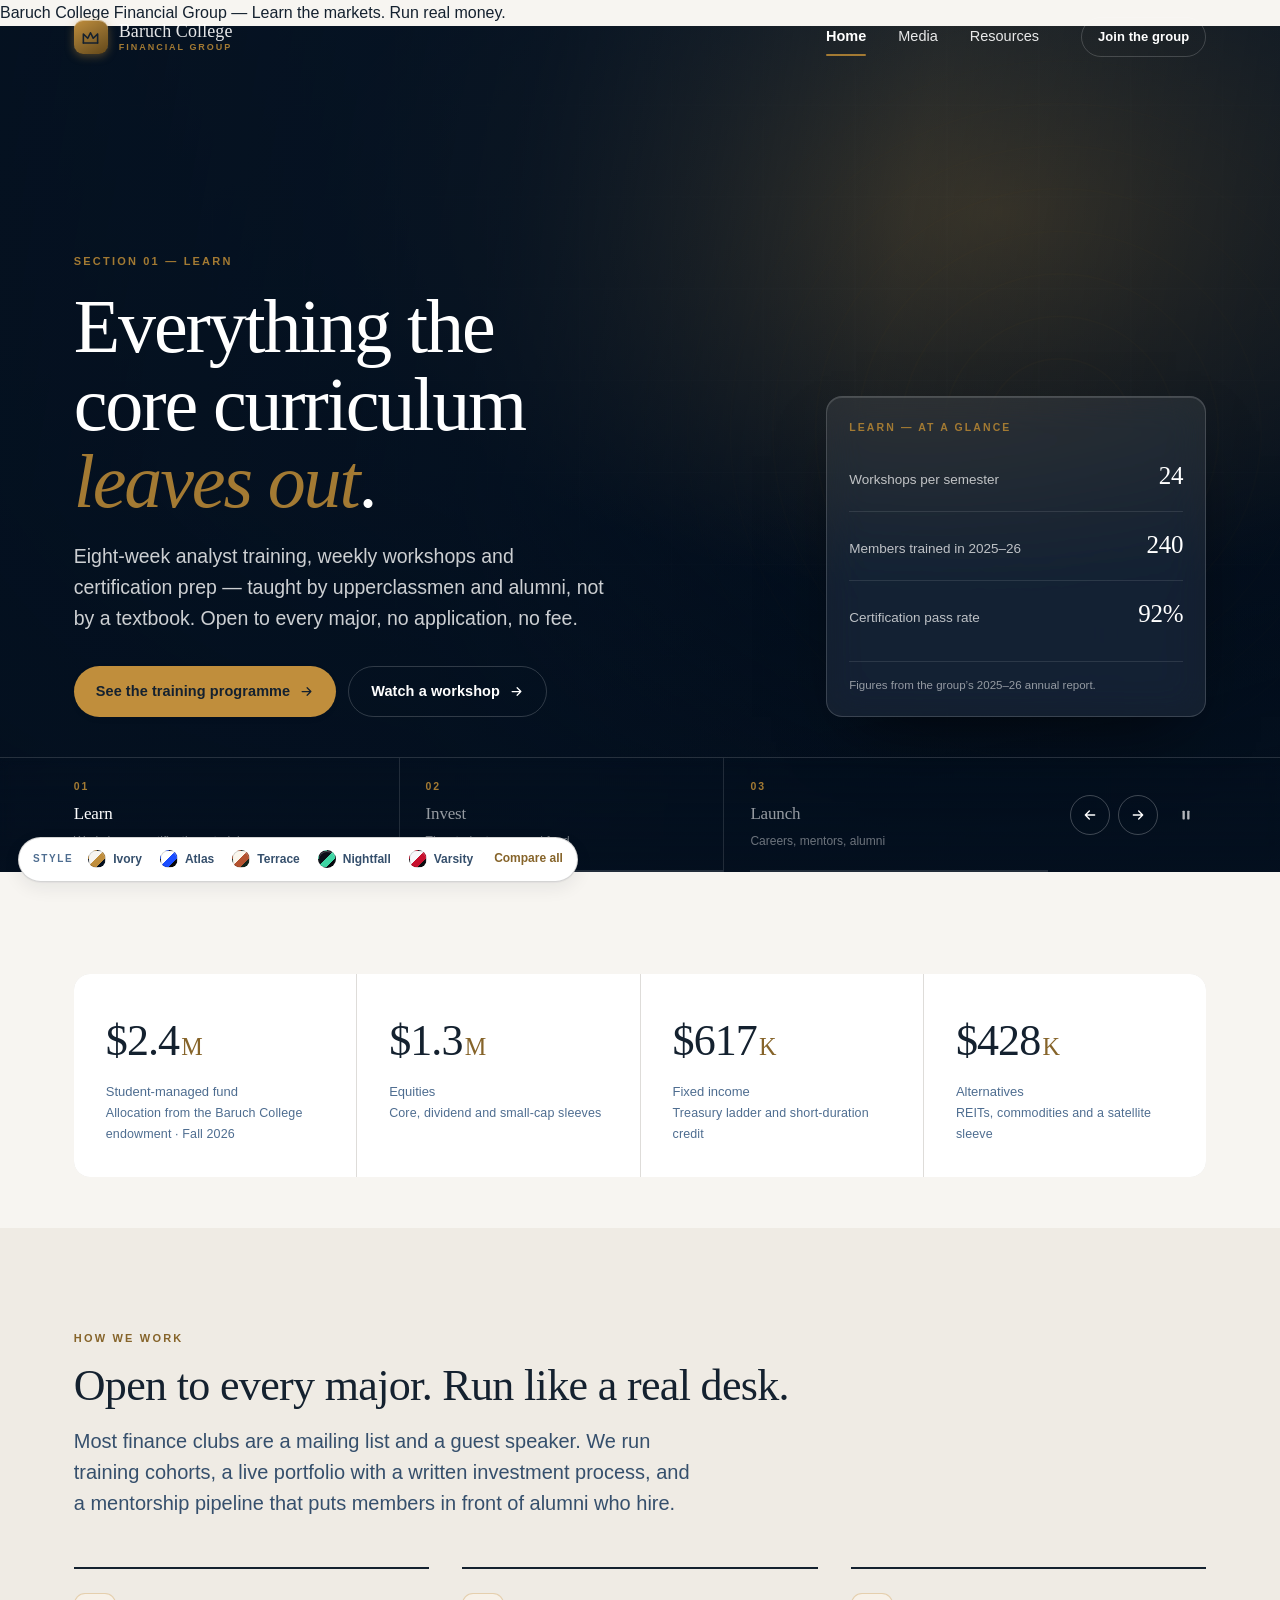
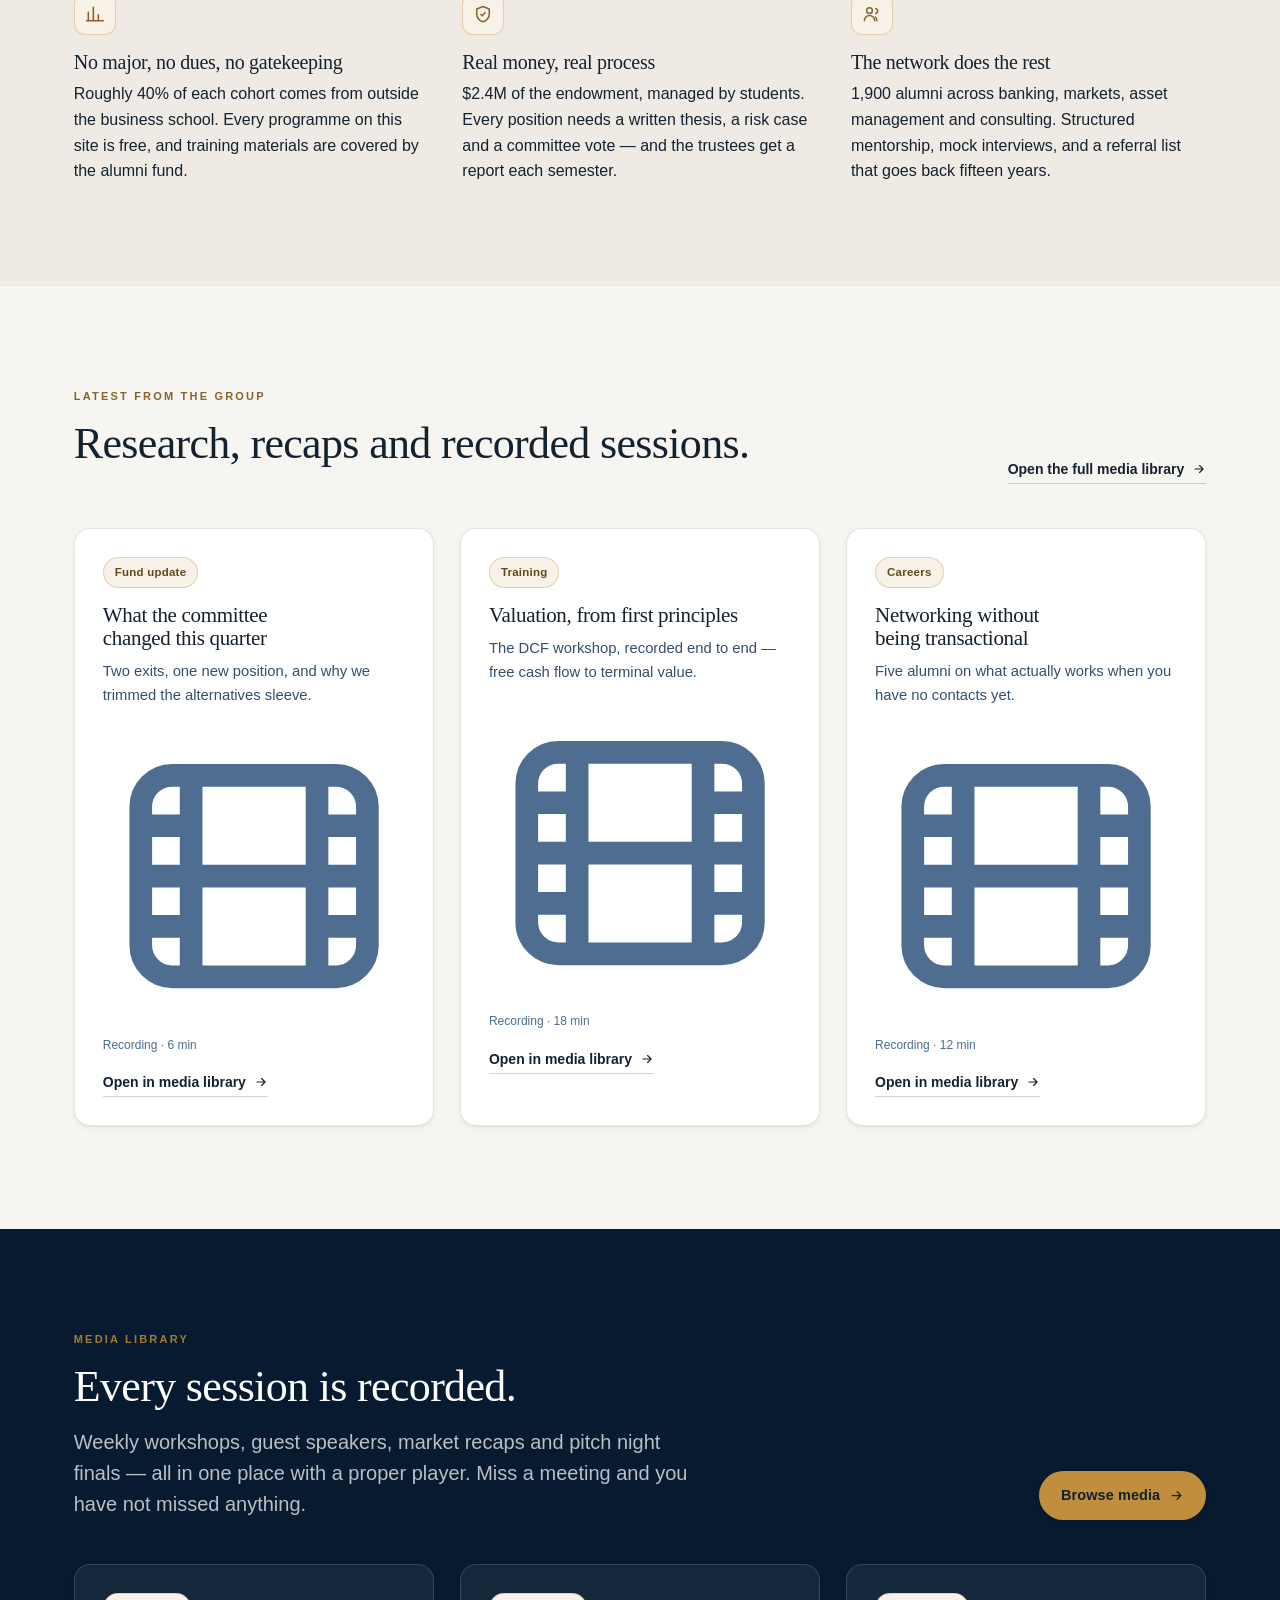
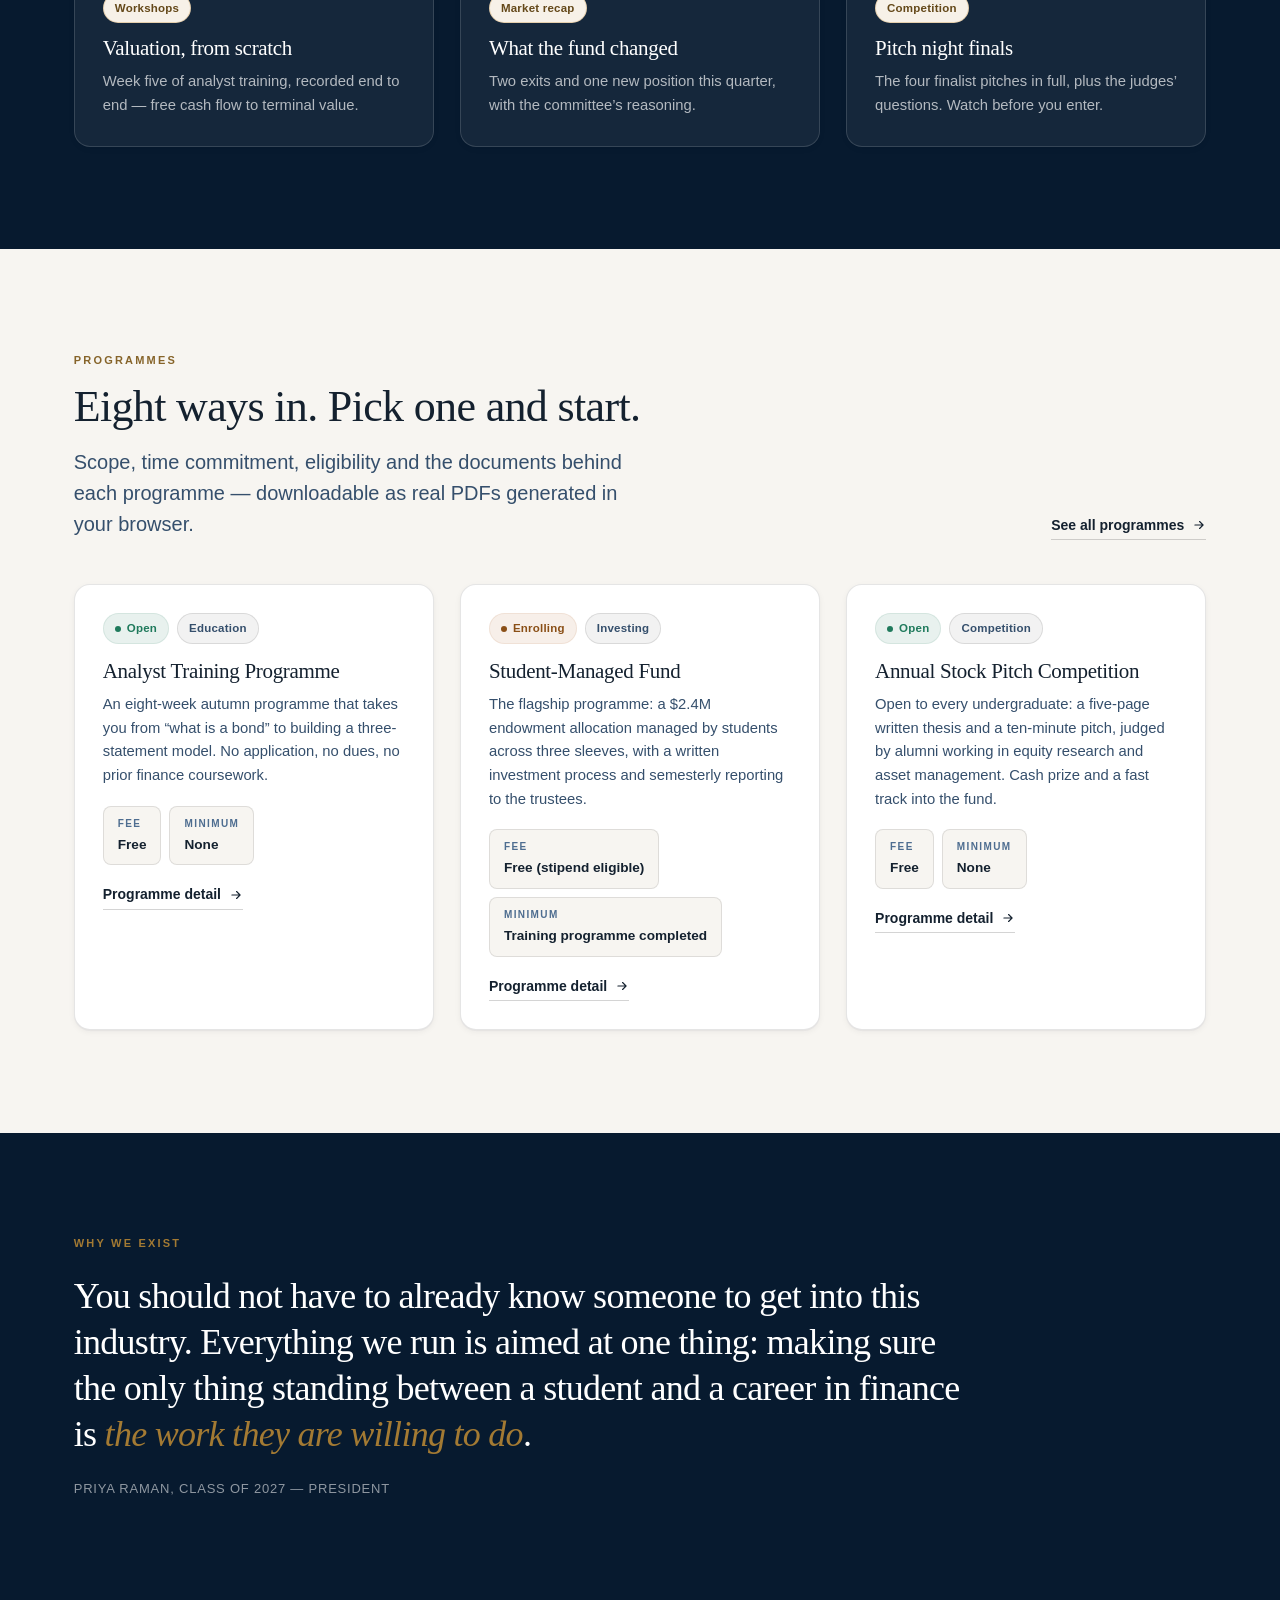
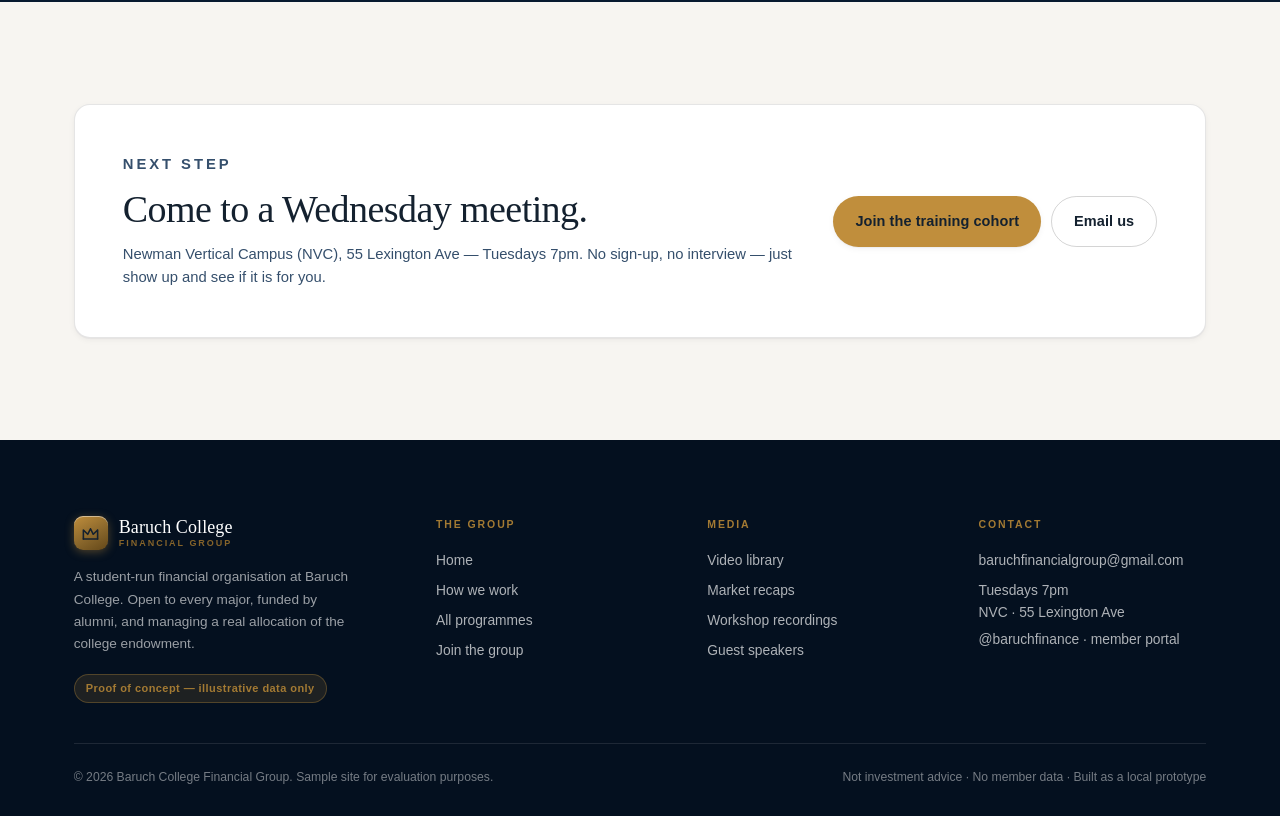
==== index.html @ 8c7b8c95 "Baruch College Financial Group — site + handoff docs Static site copied from ~/Desktop/financial-poc" ====
<!DOCTYPE html>
<html lang="en">
<head>
<meta charset="utf-8">
<meta name="viewport" content="width=device-width, initial-scale=1, viewport-fit=cover">
<title>Baruch College Financial Group — Learn the markets. Run real money.</title>Baruch College Financial Group — Learn the markets. Run real money.</title>
<meta name="description" content="A student-run financial group at Baruch College: analyst training, a $2.4M student-managed fund, a pitch competition and a 1,900-strong alumni network.">
<meta name="color-scheme" content="light dark">
<meta name="theme-color" content="#07101f">
<meta property="og:type" content="website">
<meta property="og:site_name" content="Baruch College Financial Group">
<meta property="og:title" content="Baruch College Financial Group — Learn the markets. Run real money.">
<meta property="og:description" content="A student-run financial group at Baruch College: analyst training, a $2.4M student-managed fund, a pitch competition and a 1,900-strong alumni network.">
<!-- TODO: make og:image / og:url absolute once you have a domain -->
<meta property="og:image" content="assets/og.jpg">
<meta name="twitter:card" content="summary_large_image">
<meta name="twitter:title" content="Baruch College Financial Group — Learn the markets. Run real money.">
<meta name="twitter:description" content="A student-run financial group at Baruch College: analyst training, a $2.4M student-managed fund, a pitch competition and a 1,900-strong alumni network.">
<meta name="twitter:image" content="assets/og.jpg">
<link rel="stylesheet" href="assets/css/styles.css">
<link rel="stylesheet" href="assets/css/themes.css">
<link rel="icon" href="assets/favicon.svg" type="image/svg+xml">
<script>
  /* Set the visual style before first paint so there is no flash. */
  (function () {
    try {
      var q = new URLSearchParams(location.search).get('theme');
      var s = localStorage.getItem('bcfg.theme');
      var ok = ['ivory', 'atlas', 'terrace', 'nightfall', 'varsity'];
      document.documentElement.dataset.theme = ok.indexOf(q) > -1 ? q : (ok.indexOf(s) > -1 ? s : 'ivory');
    } catch (e) { document.documentElement.dataset.theme = 'ivory'; }
  })();
</script>
</head>
<body data-page="home">
<a class="skip" href="#main">Skip to content</a>

<main id="main">
  <!-- ── Front-page carousel: three sections (Learn / Invest / Launch) ── -->
  <section id="heroCarousel" class="hero" aria-label="Featured sections"
           aria-roledescription="carousel"></section>

  <!-- ── The fund at a glance ── -->
  <section id="aumBand" class="section" style="padding-bottom:clamp(30px,4vw,54px)"
           aria-label="Student-managed fund">
    <noscript><div class="wrap"><p>Enable JavaScript to see the figures and interactive features.</p></div></noscript>
  </section>

  <!-- ── How we work ── -->
  <section class="section paper2" id="approach">
    <div class="wrap">
      <div class="section-head reveal">
        <p class="eyebrow">How we work</p>
        <h2>Open to every major. Run like a real desk.</h2>
        <p class="lede">Most finance clubs are a mailing list and a guest speaker. We run training cohorts, a live portfolio with a written investment process, and a mentorship pipeline that puts members in front of alumni who hire.</p>
      </div>

      <div class="feature-row">
        <article class="feature reveal d1">
          <span class="ico" aria-hidden="true">
            <svg viewBox="0 0 24 24" fill="none" stroke="currentColor" stroke-width="1.9" stroke-linecap="round" stroke-linejoin="round"><path d="M4 20V10M10 20V4M16 20v-7M22 20H2"/></svg>
          </span>
          <h3>No major, no dues, no gatekeeping</h3>
          <p>Roughly 40% of each cohort comes from outside the business school. Every programme on this site is free, and training materials are covered by the alumni fund.</p>
        </article>
        <article class="feature reveal d2">
          <span class="ico" aria-hidden="true">
            <svg viewBox="0 0 24 24" fill="none" stroke="currentColor" stroke-width="1.8" stroke-linejoin="round"><path d="M12 3l7.5 3v6c0 4.6-3.1 7.9-7.5 9.4C7.6 19.9 4.5 16.6 4.5 12V6z"/><path d="M9 12l2 2 4-4"/></svg>
          </span>
          <h3>Real money, real process</h3>
          <p>$2.4M of the endowment, managed by students. Every position needs a written thesis, a risk case and a committee vote — and the trustees get a report each semester.</p>
        </article>
        <article class="feature reveal d3">
          <span class="ico" aria-hidden="true">
            <svg viewBox="0 0 24 24" fill="none" stroke="currentColor" stroke-width="1.8" stroke-linecap="round" stroke-linejoin="round"><circle cx="9" cy="8" r="3.4"/><path d="M2.8 20a6.2 6.2 0 0 1 12.4 0"/><path d="M16.5 5.3a3.2 3.2 0 0 1 0 6.2M18 20a5.8 5.8 0 0 0-2-4.4"/></svg>
          </span>
          <h3>The network does the rest</h3>
          <p>1,900 alumni across banking, markets, asset management and consulting. Structured mentorship, mock interviews, and a referral list that goes back fifteen years.</p>
        </article>
      </div>
    </div>
  </section>

  <!-- ── Featured research + recordings ── -->
  <section class="section" id="insights">
    <div class="wrap">
      <div class="split-head">
        <div class="section-head">
          <p class="eyebrow">Latest from the group</p>
          <h2>Research, recaps and recorded sessions.</h2>
        </div>
        <a class="link-arrow" href="media.html">Open the full media library
          <svg viewBox="0 0 24 24" fill="none" stroke="currentColor" stroke-width="2" stroke-linecap="round" stroke-linejoin="round"><path d="M5 12h14M13 6l6 6-6 6"/></svg>
        </a>
      </div>
      <div class="grid g3" id="insightRail"></div>
    </div>
  </section>

  <!-- ── Media teaser ── -->
  <section class="section ink">
    <div class="wrap">
      <div class="split-head">
        <div class="section-head">
          <p class="eyebrow on-dark">Media library</p>
          <h2 style="color:#fff">Every session is recorded.</h2>
          <p class="lede" style="color:rgba(255,255,255,.72)">Weekly workshops, guest speakers, market recaps and pitch night finals — all in one place with a proper player. Miss a meeting and you have not missed anything.</p>
        </div>
        <a class="btn brass" href="media.html">Browse media
          <svg viewBox="0 0 24 24" fill="none" stroke="currentColor" stroke-width="2" stroke-linecap="round" stroke-linejoin="round"><path d="M5 12h14M13 6l6 6-6 6"/></svg>
        </a>
      </div>

      <div class="grid g3 reveal">
        <a class="card card-pad" href="media.html?tag=Workshop" style="background:rgba(255,255,255,.06);border-color:rgba(255,255,255,.14);color:#fff">
          <span class="pill">Workshops</span>
          <h3 style="color:#fff;margin-top:14px">Valuation, from scratch</h3>
          <p style="color:rgba(255,255,255,.68)">Week five of analyst training, recorded end to end — free cash flow to terminal value.</p>
        </a>
        <a class="card card-pad" href="media.html?tag=Market+Update" style="background:rgba(255,255,255,.06);border-color:rgba(255,255,255,.14);color:#fff">
          <span class="pill">Market recap</span>
          <h3 style="color:#fff;margin-top:14px">What the fund changed</h3>
          <p style="color:rgba(255,255,255,.68)">Two exits and one new position this quarter, with the committee’s reasoning.</p>
        </a>
        <a class="card card-pad" href="media.html?tag=Competition" style="background:rgba(255,255,255,.06);border-color:rgba(255,255,255,.14);color:#fff">
          <span class="pill">Competition</span>
          <h3 style="color:#fff;margin-top:14px">Pitch night finals</h3>
          <p style="color:rgba(255,255,255,.68)">The four finalist pitches in full, plus the judges’ questions. Watch before you enter.</p>
        </a>
      </div>
    </div>
  </section>

  <!-- ── Programmes teaser ── -->
  <section class="section">
    <div class="wrap">
      <div class="split-head">
        <div class="section-head">
          <p class="eyebrow">Programmes</p>
          <h2>Eight ways in. Pick one and start.</h2>
          <p class="lede">Scope, time commitment, eligibility and the documents behind each programme — downloadable as real PDFs generated in your browser.</p>
        </div>
        <a class="link-arrow" href="resources.html">See all programmes
          <svg viewBox="0 0 24 24" fill="none" stroke="currentColor" stroke-width="2" stroke-linecap="round" stroke-linejoin="round"><path d="M5 12h14M13 6l6 6-6 6"/></svg>
        </a>
      </div>
      <div class="grid g3" id="featuredPrograms"></div>
    </div>
  </section>

  <!-- ── Quote ── -->
  <section class="section ink">
    <div class="wrap reveal">
      <p class="eyebrow on-dark">Why we exist</p>
      <blockquote class="quote" style="margin:20px 0 0">
        You should not have to already know someone to get into this industry.
        Everything we run is aimed at one thing: making sure the only thing standing between
        a student and a career in finance is <em>the work they are willing to do</em>.
      </blockquote>
      <p class="attrib">Priya Raman, Class of 2027 — President</p>
    </div>
  </section>

  <!-- ── Final CTA ── -->
  <section class="section">
    <div class="wrap">
      <div class="card card-pad reveal" style="display:grid;grid-template-columns:minmax(0,1fr) auto;gap:28px;align-items:center;padding:clamp(28px,4vw,48px)">
        <div>
          <p class="eyebrow">Next step</p>
          <h2 style="font-size:clamp(26px,3.2vw,38px);margin-top:12px">Come to a Wednesday meeting.</h2>
          <p class="lede" style="margin-top:12px">Newman Vertical Campus (NVC), 55 Lexington Ave — Tuesdays 7pm. No sign-up, no interview — just show up and see if it is for you.</p>
        </div>
        <div style="display:flex;gap:10px;flex-wrap:wrap">
          <a class="btn brass" href="resources.html?id=analyst-training">Join the training cohort</a>
          <a class="btn ghost" href="mailto:baruchfinancialgroup@gmail.com">Email us</a>
        </div>
      </div>
    </div>
  </section>
</main>

<!-- Bundled so the page runs from file:// by double-click. Edit assets/js/*.js then run: node build.js -->
<script defer src="assets/js/bundle.js"></script>
</body>
</html>
---- assets/css/styles.css ----
/* ==========================================================================
   Baruch College Financial Group — design system
   Two token tiers: this file holds structure, themes.css holds the palette.
   Visual lineage: NB.com structure, Amara editorial tone, Aptus density.
   ========================================================================== */

:root {
  /* Font stacks — each theme picks one via --display */
  --stack-serif: "Iowan Old Style", "Palatino Linotype", Palatino, "Book Antiqua", "Hoefler Text", Georgia, "Times New Roman", serif;
  --stack-sans: -apple-system, BlinkMacSystemFont, "Segoe UI", Inter, Roboto, "Helvetica Neue", Arial, sans-serif;
  --sans: var(--stack-sans);
  --mono: ui-monospace, SFMono-Regular, "SF Mono", Menlo, Consolas, monospace;
  --display: var(--stack-serif);

  /* Layout */
  --pad: clamp(20px, 4.2vw, 56px);
  --maxw: 1240px;

  /* Motion */
  --ease: cubic-bezier(0.22, 1, 0.36, 1);
  --ease-in-out: cubic-bezier(0.65, 0, 0.35, 1);

  /* Structural defaults — colour comes from themes.css */
  --section-y: clamp(56px, 8vw, 112px);
  --hero-h: min(94vh, 860px);
  --border-w: 1px;
  --r-sm: 6px; --r-md: 10px; --r-lg: 16px; --r-xl: 24px;
  --h-weight: 500; --h-track: -0.015em; --eyebrow-track: 0.20em;
  --sh-1: none; --sh-2: none; --sh-3: none;
}

/* --------------------------------------------------------------- reset -- */
*,
*::before,
*::after { box-sizing: border-box; }

html { -webkit-text-size-adjust: 100%; scroll-behavior: smooth; }

body {
  margin: 0;
  background: var(--paper);
  color: var(--ink);
  font-family: var(--sans);
  font-size: 16px;
  line-height: 1.6;
  -webkit-font-smoothing: antialiased;
  -moz-osx-font-smoothing: grayscale;
  font-synthesis-weight: none;
}

body.no-scroll { overflow: hidden; }

img, svg, video, canvas { display: block; max-width: 100%; }
button, input, select, textarea { font: inherit; color: inherit; }
button { cursor: pointer; border: 0; background: none; }
a { color: inherit; text-decoration: none; }

h1, h2, h3, h4 {
  font-family: var(--display);
  font-weight: var(--h-weight);
  letter-spacing: var(--h-track);
  line-height: 1.1;
  margin: 0;
  text-wrap: balance;
}

p { margin: 0; text-wrap: pretty; }

:focus-visible {
  outline: 2px solid var(--accent);
  outline-offset: 3px;
  border-radius: 4px;
}

::selection { background: rgba(var(--accent-rgb), 0.30); color: var(--ink-strong); }

.nums, .stat, .count { font-variant-numeric: tabular-nums; }

/* ------------------------------------------------------------- helpers -- */
.wrap { width: 100%; max-width: var(--maxw); margin-inline: auto; padding-inline: var(--pad); }
.sr-only {
  position: absolute; width: 1px; height: 1px; padding: 0; margin: -1px;
  overflow: hidden; clip: rect(0 0 0 0); white-space: nowrap; border: 0;
}
.skip {
  position: absolute; left: 16px; top: -60px; z-index: 200;
  background: var(--btn-bg); color: var(--btn-fg); padding: 10px 16px; border-radius: var(--r-sm);
  transition: top 0.2s var(--ease);
}
.skip:focus { top: 16px; }

.eyebrow {
  font-size: 11px;
  font-weight: 700;
  letter-spacing: var(--eyebrow-track);
  text-transform: uppercase;
  color: var(--accent-text);
  font-family: var(--sans);
}
.eyebrow.on-dark { color: var(--accent-on-dark); }

.lede { font-size: clamp(17px, 1.6vw, 20px); color: var(--ink-2); line-height: 1.55; }
.muted { color: var(--ink-3); }
.tiny { font-size: 12.5px; letter-spacing: 0.01em; }

.section { padding-block: var(--section-y); }
.section.paper2 { background: var(--paper-2); }
.section.ink { background: var(--band-bg); color: var(--band-fg); }

.section-head { max-width: 720px; margin-bottom: clamp(28px, 4vw, 48px); }
.section-head h2 { font-size: clamp(28px, 3.6vw, 44px); margin: 14px 0 16px; }
.section-head .lede { max-width: 620px; }

.split-head {
  display: flex; align-items: flex-end; justify-content: space-between;
  gap: 28px; flex-wrap: wrap; margin-bottom: clamp(28px, 4vw, 44px);
}
.split-head .section-head { margin-bottom: 0; }

/* ------------------------------------------------------------- buttons -- */
.btn {
  --bg: var(--btn-bg);
  --fg: var(--btn-fg);
  display: inline-flex; align-items: center; justify-content: center; gap: 9px;
  background: var(--bg); color: var(--fg);
  padding: 13px 22px; border-radius: 999px;
  font-size: 14.5px; font-weight: 600; letter-spacing: 0.005em;
  white-space: nowrap;
  transition: transform 0.18s var(--ease), box-shadow 0.18s var(--ease),
    background-color 0.18s var(--ease), color 0.18s var(--ease), border-color 0.18s var(--ease);
  box-shadow: var(--sh-1);
}
.btn:hover { transform: translateY(-1.5px); box-shadow: var(--sh-2); --bg: var(--btn-bg-hover); }
.btn:active { transform: translateY(0) scale(0.99); }
.btn svg { width: 15px; height: 15px; flex: none; }

.btn.brass { --bg: var(--accent); --fg: var(--on-accent); }
.btn.brass:hover { --bg: var(--accent-hover); }
.btn.ghost { --bg: transparent; --fg: var(--ink-strong); border: 1px solid var(--line-2); box-shadow: none; }
.btn.ghost:hover { --bg: var(--tint); }
.btn.ghost-inv { --bg: transparent; --fg: #fff; border: 1px solid var(--line-inv); box-shadow: none; }
.btn.ghost-inv:hover { --bg: rgba(255, 255, 255, 0.12); }
.btn.sm { padding: 9px 16px; font-size: 13px; }
.btn.block { width: 100%; }
.btn[disabled] { opacity: 0.45; pointer-events: none; }

.link-arrow {
  display: inline-flex; align-items: center; gap: 8px;
  font-size: 14px; font-weight: 600; color: var(--ink-strong);
  border-bottom: 1px solid var(--line-2); padding-bottom: 3px;
  transition: gap 0.2s var(--ease), border-color 0.2s var(--ease), color 0.2s var(--ease);
}
.link-arrow:hover { gap: 12px; border-color: var(--accent); color: var(--accent-text); }
.link-arrow svg { width: 14px; height: 14px; }

/* -------------------------------------------------------------- header -- */
.header {
  position: sticky; top: 0; z-index: 90;
  background: var(--header-bg);
  backdrop-filter: saturate(180%) blur(14px);
  -webkit-backdrop-filter: saturate(180%) blur(14px);
  border-bottom: 1px solid transparent;
  transition: border-color 0.25s var(--ease), background-color 0.25s var(--ease),
    box-shadow 0.25s var(--ease);
}
.header.is-stuck { border-color: var(--line); box-shadow: var(--sh-1); }

/* transparent-over-hero variant (home) */
.header.over-hero {
  position: fixed; left: 0; right: 0;
  background: transparent; backdrop-filter: none; -webkit-backdrop-filter: none;
  border-bottom-color: transparent;
  color: #fff;
}
.header.over-hero .brand-name, .header.over-hero .nav-link { color: rgba(255, 255, 255, 0.9); }
.header.over-hero .nav-link:hover { color: #fff; }
.header.over-hero.is-stuck {
  position: fixed;
  background: var(--header-stuck);
  backdrop-filter: saturate(160%) blur(14px);
  -webkit-backdrop-filter: saturate(160%) blur(14px);
  border-bottom-color: rgba(255, 255, 255, 0.10);
  box-shadow: 0 10px 30px -18px rgba(0, 0, 0, 0.6);
}

.header-inner {
  display: flex; align-items: center; gap: 28px;
  height: 74px;
}

.brand { display: flex; align-items: center; gap: 11px; margin-right: auto; }
.brand-mark {
  width: 34px; height: 34px; flex: none;
  display: grid; place-items: center;
  border-radius: 9px;
  background: linear-gradient(150deg, var(--accent), var(--accent-text) 60%, var(--accent-ink));
  color: var(--on-accent);
  box-shadow: 0 2px 10px var(--accent-glow), inset 0 1px 0 rgba(255, 255, 255, 0.45);
}
.brand-mark svg { width: 19px; height: 19px; }
.brand-text { display: flex; flex-direction: column; line-height: 1; }
.brand-name {
  font-family: var(--display); font-size: 18px; letter-spacing: 0.005em; color: var(--ink-strong);
}
.brand-sub {
  font-size: 9px; letter-spacing: 0.22em; text-transform: uppercase;
  color: var(--accent-text); margin-top: 3px; font-weight: 700;
}
.header.over-hero .brand-sub { color: var(--accent-on-dark); }

.nav { display: flex; align-items: center; gap: 4px; }
.nav-link {
  position: relative;
  padding: 9px 14px; border-radius: 999px;
  font-size: 14.5px; font-weight: 500; color: var(--ink-2);
  transition: color 0.18s var(--ease), background-color 0.18s var(--ease);
}
.nav-link:hover { color: var(--ink-strong); background: var(--tint); }
.header.over-hero .nav-link:hover { background: rgba(255, 255, 255, 0.12); }
.nav-link.active { color: var(--ink-strong); font-weight: 600; }
.header.over-hero .nav-link.active { color: #fff; }
.nav-link.active::after {
  content: ""; position: absolute; left: 14px; right: 14px; bottom: 2px;
  height: 2px; border-radius: 2px; background: var(--accent);
}
.header.over-hero .nav-link.active::after { background: var(--accent-on-dark); }
.header-actions { display: flex; align-items: center; gap: 10px; }

.burger {
  display: none; width: 40px; height: 40px; border-radius: 10px;
  place-items: center; border: 1px solid var(--line);
  color: inherit;
}
.header.over-hero .burger { border-color: var(--line-inv); color: #fff; }
.burger svg { width: 19px; height: 19px; }

.mobile-nav {
  display: none; border-top: 1px solid var(--line);
  background: var(--paper);
  padding: 12px var(--pad) 22px;
}
.mobile-nav.open { display: block; }
.mobile-nav a {
  display: block; padding: 13px 2px; font-size: 17px; font-weight: 500;
  border-bottom: 1px solid var(--line); color: var(--ink-strong);
}
.mobile-nav a.active { color: var(--accent-text); }

/* ---------------------------------------------------------------- hero -- */
.hero {
  position: relative;
  min-height: var(--hero-h);
  display: flex; flex-direction: column; justify-content: flex-end;
  background: var(--hero-base);
  color: #fff;
  overflow: hidden;
  isolation: isolate;
}

.hero-slides { position: absolute; inset: 0; z-index: 0; }
.hero-slide {
  position: absolute; inset: 0;
  opacity: 0; visibility: hidden;
  transition: opacity 0.9s var(--ease), visibility 0.9s;
}
.hero-slide.is-active { opacity: 1; visibility: visible; }

/* copy layer sits in normal flow so the tabs pin to the bottom */
.hero-copies { position: relative; z-index: 2; flex: 1; display: flex; }
.hero-copies .hero-slide { display: flex; align-items: flex-end; }

.hero-art { position: absolute; inset: 0; overflow: hidden; }
.hero-art::after {
  content: ""; position: absolute; inset: 0;
  background:
    linear-gradient(100deg, rgba(var(--hero-scrim-rgb), 0.94) 0%, rgba(var(--hero-scrim-rgb), 0.80) 38%, rgba(var(--hero-scrim-rgb), 0.34) 66%, rgba(var(--hero-scrim-rgb), 0.60) 100%),
    linear-gradient(to top, rgba(var(--hero-scrim-rgb), 0.85), transparent 45%);
}
.hero-art .art-layer {
  position: absolute; inset: -4%;
  will-change: transform;
}
.hero-slide.is-active .art-layer { animation: kenburns 14s var(--ease-in-out) forwards; }
@keyframes kenburns {
  from { transform: scale(1.02) translate3d(0, 0, 0); }
  to { transform: scale(1.12) translate3d(-1.4%, -1.6%, 0); }
}

/* procedural art per slide */
.art-a {
  background: var(--art-a);
}
.art-b {
  background: var(--art-b);
}
.art-c {
  background: var(--art-c);
}
.art-grid {
  position: absolute; inset: 0; opacity: 0.5;
  background-image:
    linear-gradient(var(--art-grid-line) 1px, transparent 1px),
    linear-gradient(90deg, var(--art-grid-line) 1px, transparent 1px);
  background-size: 82px 82px;
  mask-image: radial-gradient(120% 90% at 70% 40%, #000 20%, transparent 78%);
  -webkit-mask-image: radial-gradient(120% 90% at 70% 40%, #000 20%, transparent 78%);
}
.art-rings {
  position: absolute; right: -6%; top: 50%; translate: 0 -50%;
  width: min(74vw, 760px); aspect-ratio: 1; opacity: 0.5;
}
.art-rings circle { fill: none; stroke: var(--art-ring); stroke-width: 1; }
.hero-slide.is-active .art-rings { animation: spin 90s linear infinite; }
@keyframes spin { to { rotate: 360deg; } }

.hero-inner {
  position: relative; z-index: 2;
  width: 100%; max-width: var(--maxw); margin-inline: auto;
  padding: 0 var(--pad) clamp(24px, 4vw, 40px);
  display: grid; grid-template-columns: minmax(0, 1.18fr) minmax(0, 0.82fr);
  gap: clamp(28px, 5vw, 72px);
  align-items: end;
}

.hero-copy { max-width: 640px; }
.hero-copy > * { opacity: 0; transform: translateY(18px); }
.hero-slide.is-active .hero-copy .h-anim { animation: rise 0.85s var(--ease) forwards; }
.h-anim { animation-fill-mode: both; }
.hero-slide.is-active .h-anim:nth-child(1) { animation-delay: 0.05s; }
.hero-slide.is-active .h-anim:nth-child(2) { animation-delay: 0.14s; }
.hero-slide.is-active .h-anim:nth-child(3) { animation-delay: 0.24s; }
.hero-slide.is-active .h-anim:nth-child(4) { animation-delay: 0.34s; }
@keyframes rise { to { opacity: 1; transform: translateY(0); } }

.hero h1 {
  font-size: clamp(38px, 6.1vw, 76px);
  margin: 18px 0 20px;
  letter-spacing: -0.028em;
  line-height: 1.02;
}
.hero h1 em { font-style: italic; color: var(--accent-on-dark); }
.hero-lede {
  font-size: clamp(16.5px, 1.62vw, 19.5px);
  color: rgba(255, 255, 255, 0.80);
  max-width: 540px; line-height: 1.6;
}
.hero-cta { display: flex; gap: 12px; flex-wrap: wrap; margin-top: 32px; }

/* hero stat card */
.hero-card {
  justify-self: end; width: min(100%, 380px);
  background: rgba(255, 255, 255, 0.075);
  border: 1px solid rgba(255, 255, 255, 0.16);
  border-radius: var(--r-lg);
  backdrop-filter: blur(18px) saturate(140%);
  -webkit-backdrop-filter: blur(18px) saturate(140%);
  box-shadow: 0 30px 70px -30px rgba(0, 0, 0, 0.7), inset 0 1px 0 rgba(255, 255, 255, 0.14);
  padding: 22px;
  opacity: 0; transform: translateY(24px);
}
.hero-slide.is-active .hero-card { animation: rise 0.9s var(--ease) 0.34s forwards; }
.hero-card-title {
  font-size: 10.5px; letter-spacing: 0.2em; text-transform: uppercase;
  font-weight: 700; color: var(--accent-on-dark); margin-bottom: 16px;
}
.kpis { display: grid; gap: 2px; }
.kpi {
  display: flex; align-items: baseline; justify-content: space-between; gap: 16px;
  padding: 13px 0; border-top: 1px solid rgba(255, 255, 255, 0.10);
}
.kpi:first-child { border-top: 0; padding-top: 4px; }
.kpi-label { font-size: 13.5px; color: rgba(255, 255, 255, 0.72); }
.kpi-val {
  font-family: var(--display); font-size: 25px; letter-spacing: -0.01em;
  font-variant-numeric: tabular-nums; color: #fff;
}
.kpi-val .suf { font-size: 14px; color: var(--accent-on-dark); margin-left: 2px; }
.hero-card-foot {
  margin-top: 14px; padding-top: 14px; border-top: 1px solid rgba(255, 255, 255, 0.10);
  font-size: 11.5px; color: rgba(255, 255, 255, 0.55);
}

/* hero tab bar (the 3 "sections") */
.hero-tabs {
  position: relative; z-index: 3;
  border-top: 1px solid rgba(255, 255, 255, 0.14);
  background: linear-gradient(to top, rgba(var(--hero-scrim-rgb), 0.66), rgba(var(--hero-scrim-rgb), 0.12));
  backdrop-filter: blur(6px);
  -webkit-backdrop-filter: blur(6px);
}
.hero-tabs-inner {
  width: 100%; max-width: var(--maxw); margin-inline: auto;
  padding: 0 var(--pad);
  display: grid; grid-template-columns: repeat(3, 1fr) auto;
  gap: 0; align-items: stretch;
}
.hero-tab {
  position: relative; text-align: left;
  padding: 20px 26px 20px 0;
  display: flex; flex-direction: column; gap: 5px;
  color: rgba(255, 255, 255, 0.58);
  transition: color 0.25s var(--ease);
}
.hero-tab + .hero-tab { padding-left: 26px; border-left: 1px solid rgba(255, 255, 255, 0.12); }
.hero-tab:hover { color: rgba(255, 255, 255, 0.92); }
.hero-tab.is-active { color: #fff; }
.hero-tab-num {
  font-size: 10.5px; letter-spacing: 0.18em; font-weight: 700;
  font-variant-numeric: tabular-nums; color: var(--accent-on-dark);
}
.hero-tab-label { font-family: var(--display); font-size: 17px; letter-spacing: -0.01em; }
.hero-tab-sub { font-size: 12px; color: rgba(255, 255, 255, 0.42); }
.hero-tab .bar {
  position: absolute; left: 0; right: 0; bottom: 0; height: 2px;
  background: rgba(255, 255, 255, 0.12); overflow: hidden;
}
.hero-tab + .hero-tab .bar { left: 26px; }
.hero-tab .bar i {
  display: block; height: 100%; width: 0; background: var(--accent-on-dark);
}
.hero.is-running .hero-tab.is-active .bar i {
  animation: fill var(--slide-duration, 8000ms) linear forwards;
}
.hero.is-paused .hero-tab.is-active .bar i { animation-play-state: paused; }
@keyframes fill { from { width: 0; } to { width: 100%; } }

.hero-nav { display: flex; align-items: center; gap: 8px; padding-left: 22px; }
.hero-arrow {
  width: 40px; height: 40px; border-radius: 999px;
  border: 1px solid rgba(255, 255, 255, 0.24); color: #fff;
  display: grid; place-items: center;
  transition: background-color 0.2s var(--ease), transform 0.2s var(--ease), border-color 0.2s;
}
.hero-arrow:hover { background: rgba(255, 255, 255, 0.16); transform: translateY(-1px); }
.hero-arrow svg { width: 16px; height: 16px; }
.hero-toggle { width: 40px; height: 40px; display: grid; place-items: center; color: rgba(255,255,255,.7); }
.hero-toggle:hover { color: #fff; }
.hero-toggle svg { width: 14px; height: 14px; }

.hero-spacer { height: 74px; }

/* --------------------------------------------------------------- cards -- */
.grid { display: grid; gap: clamp(16px, 2.2vw, 26px); }
.grid.g2 { grid-template-columns: repeat(2, minmax(0, 1fr)); }
.grid.g3 { grid-template-columns: repeat(3, minmax(0, 1fr)); }
.grid.g4 { grid-template-columns: repeat(4, minmax(0, 1fr)); }

.card {
  background: var(--surface);
  border: 1px solid var(--line);
  border-radius: var(--r-lg);
  box-shadow: var(--sh-1);
  overflow: hidden;
  transition: transform 0.25s var(--ease), box-shadow 0.25s var(--ease), border-color 0.25s var(--ease);
}
.card.hoverable:hover { transform: translateY(-3px); box-shadow: var(--sh-2); border-color: var(--line-2); }
.card-pad { padding: clamp(20px, 2.4vw, 28px); }
.card h3 { font-size: 21px; margin-bottom: 10px; }
.card p { color: var(--ink-2); font-size: 14.8px; }

.pill {
  display: inline-flex; align-items: center; gap: 6px;
  padding: 5px 11px; border-radius: 999px;
  font-size: 11.5px; font-weight: 600; letter-spacing: 0.02em;
  background: var(--accent-soft); color: var(--accent-ink); border: 1px solid var(--accent-border);
}
.pill.slate { background: var(--tint); color: var(--ink-2); border-color: var(--line); }
.pill.ok { background: var(--ok-soft); color: var(--ok); border-color: var(--ok-soft); }
.pill.warn { background: var(--warn-soft); color: var(--warn); border-color: var(--warn-soft); }
.pill .dot { width: 6px; height: 6px; border-radius: 999px; background: currentColor; }

.stat-band { display: grid; grid-template-columns: repeat(4, 1fr); gap: 1px; background: var(--line); border-radius: var(--r-lg); overflow: hidden; }
.stat-band .stat-cell { background: var(--surface); padding: clamp(20px, 2.6vw, 32px); }
.stat-cell .count { font-family: var(--display); font-size: clamp(30px, 3.6vw, 44px); letter-spacing: -0.02em; color: var(--ink-strong); }
.stat-cell .lbl { font-size: 13px; color: var(--ink-3); margin-top: 6px; }
.stat-cell .count .suffix { font-size: 0.55em; color: var(--accent-text); margin-left: 2px; }

.feature-row { display: grid; grid-template-columns: repeat(3, 1fr); gap: clamp(18px, 2.6vw, 34px); }
.feature { padding-top: 24px; border-top: 2px solid var(--btn-bg); }
.feature .ico {
  width: 42px; height: 42px; border-radius: 11px; display: grid; place-items: center;
  background: var(--accent-soft); color: var(--accent-text); margin-bottom: 16px;
  border: 1px solid var(--accent-border);
}
.feature .ico svg { width: 20px; height: 20px; }
.feature h3 { font-size: 20px; margin-bottom: 8px; }

.quote {
  font-family: var(--display); font-size: clamp(22px, 2.9vw, 36px); line-height: 1.28;
  letter-spacing: -0.02em; max-width: 900px;
}
.quote em { color: var(--accent-on-dark); font-style: italic; }
.attrib { margin-top: 22px; font-size: 13px; letter-spacing: 0.06em; text-transform: uppercase; color: rgba(255,255,255,.55); }

/* ------------------------------------------------------------ reveal --- */
.reveal { opacity: 0; transform: translateY(20px); }
.reveal.in { opacity: 1; transform: none; transition: opacity 0.7s var(--ease), transform 0.7s var(--ease); }
.reveal.in.d1 { transition-delay: 0.07s; }
.reveal.in.d2 { transition-delay: 0.14s; }
.reveal.in.d3 { transition-delay: 0.21s; }
.reveal.in.d4 { transition-delay: 0.28s; }

/* ============================================================== MEDIA == */
.page-head { padding-top: clamp(40px, 6vw, 72px); padding-bottom: clamp(24px, 3vw, 36px); }
.page-head h1 { font-size: clamp(34px, 4.6vw, 58px); margin: 14px 0 16px; letter-spacing: -0.025em; }
.page-head .lede { max-width: 680px; }
.crumbs { font-size: 12px; letter-spacing: 0.1em; text-transform: uppercase; color: var(--ink-3); }
.crumbs b { color: var(--accent-text); }

.toolbar {
  display: flex; align-items: center; gap: 12px; flex-wrap: wrap;
  padding: 14px 0; border-top: 1px solid var(--line); border-bottom: 1px solid var(--line);
  position: sticky; top: 74px; z-index: 40;
  background: var(--header-bg);
  backdrop-filter: blur(10px); -webkit-backdrop-filter: blur(10px);
}
.search-box {
  display: flex; align-items: center; gap: 9px;
  background: var(--surface); border: 1px solid var(--line-2);
  border-radius: 999px; padding: 9px 16px; min-width: 250px; flex: 1 1 240px;
  transition: border-color 0.2s var(--ease), box-shadow 0.2s var(--ease);
}
.search-box:focus-within { border-color: var(--accent); box-shadow: var(--focus-ring); }
.search-box svg { width: 16px; height: 16px; color: var(--ink-3); flex: none; }
.search-box input { border: 0; background: none; outline: none; width: 100%; font-size: 14.5px; }
.search-box input::placeholder { color: var(--ink-3); }

.chips { display: flex; gap: 7px; flex-wrap: wrap; }
.chip {
  padding: 8px 14px; border-radius: 999px; font-size: 13px; font-weight: 500;
  border: 1px solid var(--line-2); color: var(--ink-2); background: transparent;
  transition: all 0.18s var(--ease); white-space: nowrap;
}
.chip:hover { border-color: var(--accent); color: var(--ink-strong); }
.chip.is-on { background: var(--btn-bg); border-color: var(--btn-bg); color: var(--btn-fg); }

.select {
  appearance: none; -webkit-appearance: none;
  border: 1px solid var(--line-2); background: var(--surface) url("data:image/svg+xml;utf8,<svg xmlns='http://www.w3.org/2000/svg' viewBox='0 0 24 24' fill='none' stroke='%2374849a' stroke-width='2.4' stroke-linecap='round'><path d='M6 9l6 6 6-6'/></svg>") no-repeat right 12px center / 14px;
  padding: 10px 36px 10px 14px; border-radius: 999px; font-size: 13.5px;
  cursor: pointer; transition: border-color 0.2s var(--ease);
}
.select:hover { border-color: var(--accent); }

.toolbar-right { margin-left: auto; display: flex; align-items: center; gap: 10px; }
.storage-meter { display: flex; align-items: center; gap: 9px; font-size: 12px; color: var(--ink-3); }
.storage-meter .track { width: 84px; height: 5px; border-radius: 999px; background: var(--line-2); overflow: hidden; }
.storage-meter .track i { display: block; height: 100%; width: 0; background: var(--accent); transition: width 0.4s var(--ease); }

/* dropzone */
.dropzone {
  margin-top: 26px;
  border: 1.5px dashed var(--line-2); border-radius: var(--r-lg);
  background: var(--dropzone-bg);
  padding: 26px; display: flex; align-items: center; gap: 20px; flex-wrap: wrap;
  transition: border-color 0.2s var(--ease), background-color 0.2s var(--ease), transform 0.2s var(--ease);
}
.dropzone.dragging {
  border-color: var(--accent); background: var(--accent-soft);
  transform: scale(1.004);
}
.dropzone .dz-ico {
  width: 52px; height: 52px; border-radius: 14px; flex: none; display: grid; place-items: center;
  background: var(--accent); color: var(--on-accent);
}
.dropzone .dz-ico svg { width: 24px; height: 24px; }
.dropzone .dz-body { flex: 1 1 260px; }
.dropzone strong { font-family: var(--display); font-size: 19px; font-weight: 500; }
.dropzone p { font-size: 13.5px; color: var(--ink-3); margin-top: 3px; }
.dropzone .dz-actions { display: flex; gap: 10px; flex-wrap: wrap; }

/* media grid */
.media-grid {
  display: grid; gap: clamp(18px, 2.2vw, 26px);
  grid-template-columns: repeat(auto-fill, minmax(292px, 1fr));
  margin-top: 32px;
}
.v-card {
  background: var(--surface); border: 1px solid var(--line); border-radius: var(--r-lg);
  overflow: hidden; box-shadow: var(--sh-1); text-align: left;
  transition: transform 0.26s var(--ease), box-shadow 0.26s var(--ease), border-color 0.26s var(--ease);
  display: flex; flex-direction: column;
  animation: cardIn 0.5s var(--ease) both;
}
@keyframes cardIn { from { opacity: 0; transform: translateY(14px) scale(0.985); } }
.v-card:hover { transform: translateY(-4px); box-shadow: var(--sh-2); border-color: var(--line-2); }
.v-thumb {
  position: relative; aspect-ratio: 16 / 9; background: var(--player-1); overflow: hidden;
}
.v-thumb img { width: 100%; height: 100%; object-fit: cover; }
.v-thumb .fallback {
  position: absolute; inset: 0; display: grid; place-items: center;
  font-family: var(--display); font-size: 40px; color: rgba(255,255,255,.22);
}
.v-thumb .scrim {
  position: absolute; inset: 0;
  background: linear-gradient(to top, rgba(4,16,31,.65), transparent 55%);
}
.v-play {
  position: absolute; inset: 0; display: grid; place-items: center;
  opacity: 0; transition: opacity 0.25s var(--ease);
}
.v-card:hover .v-play, .v-card:focus-visible .v-play { opacity: 1; }
.v-play .ring {
  width: 54px; height: 54px; border-radius: 999px; display: grid; place-items: center;
  background: rgba(255, 255, 255, 0.92); color: #0b0f17; /* white disc */
  box-shadow: 0 8px 24px rgba(0,0,0,.3);
  backdrop-filter: blur(4px);
}
.v-play .ring svg { width: 18px; height: 18px; margin-left: 2px; }
.v-badge {
  position: absolute; top: 11px; left: 11px; z-index: 2;
  font-size: 10.5px; font-weight: 700; letter-spacing: 0.08em; text-transform: uppercase;
  padding: 5px 9px; border-radius: 6px;
  background: rgba(4, 16, 31, 0.72); color: #fff; backdrop-filter: blur(6px);
  border: 1px solid rgba(255,255,255,.14);
}
.v-badge.local { background: rgba(47, 125, 99, 0.85); }
.v-badge.yt { background: rgba(204, 0, 0, 0.85); }
.v-dur {
  position: absolute; right: 11px; bottom: 11px; z-index: 2;
  font-size: 11.5px; font-variant-numeric: tabular-nums; font-weight: 600;
  padding: 4px 8px; border-radius: 6px; background: rgba(4,16,31,.78); color: #fff;
}
.v-body { padding: 16px 18px 18px; display: flex; flex-direction: column; gap: 9px; flex: 1; }
.v-body h3 { font-size: 17.5px; line-height: 1.28; }
.v-meta { display: flex; align-items: center; gap: 8px; font-size: 12px; color: var(--ink-3); flex-wrap: wrap; }
.v-desc { font-size: 13.5px; color: var(--ink-2); flex: 1; }
.v-foot { display: flex; align-items: center; justify-content: space-between; gap: 10px; padding-top: 12px; border-top: 1px solid var(--line); margin-top: 2px; }
.icon-btn {
  width: 34px; height: 34px; border-radius: 9px; display: grid; place-items: center;
  color: var(--ink-3); border: 1px solid transparent;
  transition: all 0.18s var(--ease);
}
.icon-btn:hover { background: var(--tint-2); color: var(--ink-strong); }
.icon-btn.danger:hover { background: rgba(176,58,58,.10); color: var(--danger); border-color: rgba(176,58,58,.2); }
.icon-btn svg { width: 16px; height: 16px; }

.empty {
  grid-column: 1 / -1; text-align: center; padding: 70px 24px;
  border: 1.5px dashed var(--line-2); border-radius: var(--r-lg); color: var(--ink-3);
}
.empty h3 { font-size: 22px; color: var(--ink); margin-bottom: 8px; }

/* ------------------------------------------------------------- player -- */
.player-overlay {
  position: fixed; inset: 0; z-index: 150;
  background: rgba(4, 16, 31, 0.82);
  backdrop-filter: blur(16px); -webkit-backdrop-filter: blur(16px);
  display: grid; place-items: center;
  padding: clamp(12px, 3vw, 40px);
  opacity: 0; visibility: hidden; transition: opacity 0.3s var(--ease), visibility 0.3s;
}
.player-overlay.open { opacity: 1; visibility: visible; }
.player-shell {
  width: min(1320px, 100%); max-height: 100%;
  display: grid; grid-template-columns: minmax(0, 1fr) 320px;
  background: var(--player-2); border: 1px solid rgba(255,255,255,.12);
  border-radius: var(--r-xl); overflow: hidden;
  box-shadow: var(--sh-3);
  transform: translateY(14px) scale(0.99);
  transition: transform 0.35s var(--ease);
}
.player-overlay.open .player-shell { transform: none; }

.player-main { display: flex; flex-direction: column; min-width: 0; background: var(--player-1); }
.player-stage { position: relative; background: #000; aspect-ratio: 16 / 9; }
.player-stage .yt-frame { position: absolute; inset: 0; width: 100%; height: 100%; border: 0; display: none; background: #000; }
.player-stage video { width: 100%; height: 100%; object-fit: contain; background: #000; cursor: pointer; }

.big-play {
  position: absolute; inset: 0; display: grid; place-items: center; z-index: 5;
  background: radial-gradient(circle at 50% 50%, rgba(0,0,0,.34), transparent 62%);
  transition: opacity 0.28s var(--ease), visibility 0.28s;
}
.big-play.hide { opacity: 0; visibility: hidden; }
.big-play .ring {
  width: 84px; height: 84px; border-radius: 999px; display: grid; place-items: center;
  background: rgba(255,255,255,.94); color: #0b0f17; /* white disc */
  box-shadow: 0 18px 50px rgba(0,0,0,.5);
  transition: transform 0.25s var(--ease), background-color 0.2s;
}
.big-play:hover .ring { transform: scale(1.07); background: #fff; }
.big-play .ring svg { width: 26px; height: 26px; margin-left: 4px; }

.buffering {
  position: absolute; inset: 0; display: none; place-items: center; z-index: 6; pointer-events: none;
}
.buffering.on { display: grid; }
.spinner {
  width: 44px; height: 44px; border-radius: 999px;
  border: 2.5px solid rgba(255,255,255,.22); border-top-color: var(--accent-on-dark);
  animation: spin 0.8s linear infinite;
}

.player-ctrl {
  background: linear-gradient(to top, var(--player-1), var(--player-3));
  padding: 12px 16px 14px; color: #fff;
  display: flex; flex-direction: column; gap: 10px;
}
.scrub-row { display: flex; align-items: center; gap: 12px; }
.time { font-size: 12.5px; font-variant-numeric: tabular-nums; color: rgba(255,255,255,.72); min-width: 42px; }
.time.right { text-align: right; }

.scrub {
  position: relative; flex: 1; height: 18px; display: flex; align-items: center; cursor: pointer;
}
.scrub .rail {
  position: relative; width: 100%; height: 4px; border-radius: 999px;
  background: rgba(255,255,255,.20); overflow: hidden;
  transition: height 0.15s var(--ease);
}
.scrub:hover .rail { height: 6px; }
.scrub .buf { position: absolute; inset: 0 auto 0 0; width: 0; background: rgba(255,255,255,.24); }
.scrub .fill { position: absolute; inset: 0 auto 0 0; width: 0; background: var(--accent-on-dark); }
.scrub .knob {
  position: absolute; top: 50%; left: 0; width: 12px; height: 12px; margin-left: -6px;
  border-radius: 999px; background: #fff; translate: 0 -50%;
  box-shadow: 0 2px 8px rgba(0,0,0,.5);
  opacity: 0; transition: opacity 0.15s var(--ease), transform 0.15s var(--ease);
}
.scrub:hover .knob, .scrub.dragging .knob { opacity: 1; }
.scrub.dragging .knob { transform: scale(1.2); }

.ctrl-row { display: flex; align-items: center; gap: 6px; }
.pbtn {
  width: 38px; height: 38px; border-radius: 9px; display: grid; place-items: center;
  color: rgba(255,255,255,.86); transition: background-color 0.16s var(--ease), color 0.16s;
}
.pbtn:hover { background: rgba(255,255,255,.12); color: #fff; }
.pbtn svg { width: 17px; height: 17px; }
.pbtn.wide { width: auto; padding: 0 11px; font-size: 12.5px; font-weight: 600; gap: 6px; }
.pbtn.wide svg { width: 14px; height: 14px; }
.vol-wrap { display: flex; align-items: center; gap: 2px; }
.vol {
  -webkit-appearance: none; appearance: none; width: 0; height: 4px; border-radius: 999px;
  background: rgba(255,255,255,.24); outline: none; cursor: pointer;
  transition: width 0.22s var(--ease), opacity 0.2s;
  opacity: 0; margin-right: 0;
}
.vol-wrap:hover .vol, .vol:focus-visible { width: 76px; opacity: 1; margin: 0 8px 0 4px; }
.vol::-webkit-slider-thumb {
  -webkit-appearance: none; width: 11px; height: 11px; border-radius: 999px; background: #fff;
  box-shadow: 0 1px 4px rgba(0,0,0,.5);
}
.vol::-moz-range-thumb { width: 11px; height: 11px; border: 0; border-radius: 999px; background: #fff; }
.ctrl-spacer { margin-left: auto; }

.player-titlebar {
  padding: 14px 18px; border-top: 1px solid rgba(255,255,255,.09);
  display: flex; align-items: flex-start; gap: 14px; background: var(--player-2); color: #fff;
}
.player-titlebar h2 { font-size: 19px; margin-bottom: 4px; }
.player-titlebar .v-meta { color: rgba(255,255,255,.55); }
.player-titlebar .close-x { margin-left: auto; flex: none; }

.player-side {
  border-left: 1px solid rgba(255,255,255,.10); background: var(--player-3); color: #fff;
  display: flex; flex-direction: column; min-height: 0;
}
.player-side header {
  padding: 16px 18px 12px; border-bottom: 1px solid rgba(255,255,255,.09);
  display: flex; align-items: baseline; justify-content: space-between;
}
.player-side header h3 { font-size: 15px; letter-spacing: 0.01em; }
.player-side header span { font-size: 11.5px; color: rgba(255,255,255,.45); }
.playlist { overflow-y: auto; padding: 8px; display: flex; flex-direction: column; gap: 4px; }
.pl-item {
  display: grid; grid-template-columns: 76px minmax(0, 1fr); gap: 11px; align-items: center;
  padding: 8px; border-radius: var(--r-md); text-align: left;
  transition: background-color 0.16s var(--ease);
  color: rgba(255,255,255,.86);
}
.pl-item:hover { background: rgba(255,255,255,.07); }
.pl-item.is-current { background: rgba(var(--accent-rgb), 0.16); color: #fff; }
.pl-item .pt {
  position: relative; aspect-ratio: 16/9; border-radius: 6px; overflow: hidden; background: var(--player-1);
}
.pl-item .pt img { width: 100%; height: 100%; object-fit: cover; }
.pl-item .pt .fallback { position: absolute; inset: 0; display: grid; place-items: center; font-size: 15px; color: rgba(255,255,255,.3); font-family: var(--display); }
.pl-item h4 { font-size: 13.2px; font-weight: 600; line-height: 1.3; font-family: var(--sans); margin: 0 0 3px; }
.pl-item .s { font-size: 11px; color: rgba(255,255,255,.45); font-variant-numeric: tabular-nums; }
.pl-item.is-current .s { color: var(--accent-on-dark); }
.playlist::-webkit-scrollbar { width: 8px; }
.playlist::-webkit-scrollbar-thumb { background: rgba(255,255,255,.16); border-radius: 99px; }

/* ========================================================== RESOURCES == */
.res-layout {
  display: grid; grid-template-columns: 268px minmax(0, 1fr);
  gap: clamp(24px, 3.4vw, 48px); align-items: start;
  padding-bottom: clamp(56px, 8vw, 100px);
}
.filter-rail { position: sticky; top: 96px; display: flex; flex-direction: column; gap: 22px; }
.rail-group h4 {
  font-family: var(--sans); font-size: 11px; letter-spacing: 0.16em; text-transform: uppercase;
  color: var(--ink-3); font-weight: 700; margin-bottom: 11px;
}
.rail-list { display: flex; flex-direction: column; gap: 2px; }
.rail-item {
  display: flex; align-items: center; justify-content: space-between; gap: 10px;
  padding: 9px 12px; border-radius: 8px; font-size: 14px; color: var(--ink-2);
  text-align: left; transition: all 0.16s var(--ease); width: 100%;
}
.rail-item:hover { background: var(--tint); color: var(--ink-strong); }
.rail-item.is-on { background: var(--btn-bg); color: var(--btn-fg); font-weight: 600; }
.rail-item .n {
  font-size: 11.5px; font-variant-numeric: tabular-nums; color: var(--ink-3);
  background: var(--tint-2); padding: 1px 7px; border-radius: 999px;
}
.rail-item.is-on .n { background: rgba(255,255,255,.18); color: #fff; }

.rail-note {
  padding: 16px; border-radius: var(--r-md); background: var(--accent-soft);
  border: 1px solid var(--accent-border);
}
.rail-note p { font-size: 12.8px; color: var(--accent-ink); line-height: 1.5; }
.rail-note strong { display: block; font-family: var(--display); font-size: 15.5px; color: var(--accent-ink); margin-bottom: 5px; font-weight: 500; }

.res-head { display: flex; align-items: baseline; justify-content: space-between; gap: 16px; flex-wrap: wrap; margin-bottom: 18px; }
.res-head .count-lbl { font-size: 13.5px; color: var(--ink-3); }

.program-list { display: flex; flex-direction: column; gap: 14px; }
.program {
  background: var(--surface); border: 1px solid var(--line); border-radius: var(--r-lg);
  box-shadow: var(--sh-1); overflow: hidden;
  transition: border-color 0.22s var(--ease), box-shadow 0.22s var(--ease), transform 0.22s var(--ease);
  animation: cardIn 0.45s var(--ease) both;
}
.program:hover { border-color: var(--line-2); box-shadow: var(--sh-2); }
.program-main {
  display: grid; grid-template-columns: minmax(0, 1fr) auto; gap: 22px;
  padding: clamp(20px, 2.4vw, 26px); align-items: start; width: 100%; text-align: left;
}
.program h3 { font-size: 22px; margin: 11px 0 9px; letter-spacing: -0.015em; }
.program .summary { font-size: 14.6px; color: var(--ink-2); max-width: 74ch; }
.program .meta-row { display: flex; gap: 10px; flex-wrap: wrap; margin-top: 14px; }
.meta-item {
  display: flex; flex-direction: column; gap: 2px;
  padding: 9px 14px; border-radius: 8px; background: var(--paper); border: 1px solid var(--line);
}
.meta-item .k { font-size: 10px; letter-spacing: 0.14em; text-transform: uppercase; color: var(--ink-3); font-weight: 700; }
.meta-item .v { font-size: 13.6px; font-weight: 600; color: var(--ink-strong); font-variant-numeric: tabular-nums; }
.program-side { display: flex; flex-direction: column; align-items: flex-end; gap: 12px; }
.chev {
  width: 36px; height: 36px; border-radius: 999px; border: 1px solid var(--line-2);
  display: grid; place-items: center; color: var(--ink-2);
  transition: transform 0.3s var(--ease), background-color 0.2s, color 0.2s;
}
.program.open .chev { transform: rotate(180deg); background: var(--btn-bg); color: var(--btn-fg); border-color: var(--btn-bg); }
.chev svg { width: 15px; height: 15px; }

.program-detail {
  display: grid; grid-template-rows: 0fr; transition: grid-template-rows 0.42s var(--ease);
  border-top: 1px solid transparent;
}
.program.open .program-detail { grid-template-rows: 1fr; border-top-color: var(--line); }
.program-detail > div { overflow: hidden; }
.detail-inner { padding: clamp(22px, 2.6vw, 30px); background: var(--wash); }

.detail-grid { display: grid; grid-template-columns: minmax(0, 1.25fr) minmax(0, 0.75fr); gap: clamp(22px, 3vw, 40px); }
.detail-block + .detail-block { margin-top: 26px; }
.detail-block h4 {
  font-family: var(--sans); font-size: 11px; letter-spacing: 0.16em; text-transform: uppercase;
  color: var(--ink-3); font-weight: 700; margin-bottom: 11px;
}
.hl-list { list-style: none; padding: 0; margin: 0; display: grid; gap: 9px; }
.hl-list li { display: grid; grid-template-columns: 18px 1fr; gap: 10px; font-size: 14.3px; color: var(--ink-2); }
.hl-list svg { width: 17px; height: 17px; color: var(--ok); margin-top: 3px; }

.timeline { list-style: none; padding: 0; margin: 0; display: grid; gap: 0; }
.timeline li { display: grid; grid-template-columns: 18px 1fr; gap: 12px; padding-bottom: 16px; position: relative; }
.timeline li:not(:last-child)::before {
  content: ""; position: absolute; left: 8px; top: 18px; bottom: 0; width: 1px; background: var(--line-2);
}
.timeline .dot {
  width: 17px; height: 17px; border-radius: 999px; border: 1.5px solid var(--accent);
  background: var(--surface); display: grid; place-items: center; z-index: 1;
}
.timeline .dot i { width: 6px; height: 6px; border-radius: 999px; background: var(--accent); }
.timeline strong { display: block; font-size: 13.8px; color: var(--ink-strong); }
.timeline span { font-size: 13px; color: var(--ink-3); }

.doc-list { display: grid; gap: 8px; }
.doc {
  display: flex; align-items: center; gap: 12px; width: 100%; text-align: left;
  padding: 11px 13px; border-radius: var(--r-md); border: 1px solid var(--line);
  background: var(--surface); transition: all 0.18s var(--ease);
}
.doc:hover { border-color: var(--accent); background: var(--accent-soft); transform: translateX(2px); }
.doc .ft {
  width: 34px; height: 34px; border-radius: 8px; flex: none; display: grid; place-items: center;
  font-size: 9.5px; font-weight: 800; letter-spacing: 0.04em;
  background: var(--btn-bg); color: var(--btn-fg);
}
.doc .ft.ft-pdf { background: #b0342e; }
.doc .ft.ft-xls { background: #217346; }
.doc .ft.ft-doc { background: #1c4472; }
.doc .ft.ft-txt { background: #5c6b7f; }
.doc .nm { font-size: 13.6px; font-weight: 600; line-height: 1.3; }
.doc .sz { font-size: 11.5px; color: var(--ink-3); margin-top: 2px; }
.doc .dl { margin-left: auto; color: var(--ink-3); }
.doc .dl svg { width: 16px; height: 16px; }
.doc:hover .dl { color: var(--ink-strong); }

.faq { display: grid; gap: 0; }
.faq-item { border-top: 1px solid var(--line); }
.faq-item:first-child { border-top: 0; }
.faq-q {
  display: flex; align-items: center; justify-content: space-between; gap: 14px; width: 100%;
  text-align: left; padding: 14px 0; font-size: 14.6px; font-weight: 600; color: var(--ink-strong);
}
.faq-q svg { width: 15px; height: 15px; color: var(--ink-3); transition: transform 0.28s var(--ease); flex: none; }
.faq-item.open .faq-q svg { transform: rotate(45deg); }
.faq-a { display: grid; grid-template-rows: 0fr; transition: grid-template-rows 0.34s var(--ease); }
.faq-item.open .faq-a { grid-template-rows: 1fr; }
.faq-a > div { overflow: hidden; }
.faq-a p { font-size: 14px; color: var(--ink-2); padding-bottom: 15px; max-width: 70ch; }

.detail-cta { display: flex; gap: 10px; flex-wrap: wrap; margin-top: 26px; padding-top: 22px; border-top: 1px solid var(--line); }

/* -------------------------------------------------------------- modal -- */
.modal-scrim {
  position: fixed; inset: 0; z-index: 160; background: rgba(4,16,31,.6);
  backdrop-filter: blur(8px); -webkit-backdrop-filter: blur(8px);
  display: grid; place-items: center; padding: var(--pad);
  opacity: 0; visibility: hidden; transition: opacity 0.28s var(--ease), visibility 0.28s;
}
.modal-scrim.open { opacity: 1; visibility: visible; }
.modal {
  width: min(560px, 100%); background: var(--surface); border-radius: var(--r-lg);
  box-shadow: var(--sh-3); padding: 28px; transform: translateY(12px); transition: transform 0.3s var(--ease);
}
.modal-scrim.open .modal { transform: none; }
.modal h3 { font-size: 24px; margin-bottom: 8px; }
.modal p { color: var(--ink-2); font-size: 14.5px; }
.modal-actions { display: flex; gap: 10px; justify-content: flex-end; margin-top: 24px; }

.field { display: grid; gap: 7px; margin-top: 18px; }
.field label { font-size: 12px; font-weight: 700; letter-spacing: 0.1em; text-transform: uppercase; color: var(--ink-3); }
.field input, .field select, .field textarea {
  width: 100%; padding: 11px 14px; border-radius: var(--r-md);
  border: 1px solid var(--line-2); background: var(--paper); outline: none;
  transition: border-color 0.18s var(--ease), box-shadow 0.18s var(--ease);
}
.field input:focus, .field select:focus, .field textarea:focus {
  border-color: var(--accent); box-shadow: var(--focus-ring); background: var(--surface);
}

/* -------------------------------------------------------------- toast -- */
.toasts {
  position: fixed; right: 20px; bottom: 20px; z-index: 200;
  display: flex; flex-direction: column; gap: 10px; align-items: flex-end;
  /* never let a transient toast swallow a click on the content behind it */
  pointer-events: none;
}
.toast {
  display: flex; align-items: flex-start; gap: 11px;
  background: var(--toast-bg); color: #fff; padding: 13px 16px; border-radius: var(--r-md);
  box-shadow: var(--sh-3); font-size: 13.8px; max-width: 360px;
  border: 1px solid rgba(255,255,255,.12);
  animation: toastIn 0.34s var(--ease) both;
}
.toast.out { animation: toastOut 0.3s var(--ease) forwards; }
@keyframes toastIn { from { opacity: 0; transform: translateY(10px) scale(.97); } }
@keyframes toastOut { to { opacity: 0; transform: translateX(20px) scale(.97); } }
.toast svg { width: 17px; height: 17px; flex: none; margin-top: 1px; color: var(--accent-on-dark); }
.toast.err svg { color: #ff9b9b; }
.toast b { display: block; font-weight: 600; margin-bottom: 1px; }
.toast span { color: rgba(255,255,255,.68); font-size: 12.6px; }

/* ------------------------------------------------------------- footer -- */
.footer {
  background: var(--footer-bg); color: rgba(255,255,255,.72);
  padding: clamp(48px, 6vw, 76px) 0 28px;
}
.footer-grid {
  display: grid; grid-template-columns: 1.4fr repeat(3, 1fr); gap: clamp(24px, 3.4vw, 48px);
  padding-bottom: 40px; border-bottom: 1px solid rgba(255,255,255,.10);
}
.footer .brand-name { color: #fff; }
.footer-about p { font-size: 13.6px; line-height: 1.65; margin-top: 16px; max-width: 38ch; color: rgba(255,255,255,.6); }
.footer h5 {
  font-family: var(--sans); font-size: 10.5px; letter-spacing: 0.18em; text-transform: uppercase;
  color: var(--accent-on-dark); font-weight: 700; margin: 0 0 14px;
}
.footer ul { list-style: none; padding: 0; margin: 0; display: grid; gap: 2px; }
.footer li a {
  /* inline-flex + min-height keeps every link a >=28px touch target (WCAG 2.2 AA) */
  display: inline-flex; align-items: center; min-height: 28px;
  font-size: 13.8px; color: rgba(255,255,255,.68); transition: color 0.18s;
}
.footer li a:hover { color: #fff; }
.footer-base {
  display: flex; justify-content: space-between; gap: 20px; flex-wrap: wrap;
  padding-top: 24px; font-size: 12.2px; color: rgba(255,255,255,.45);
}
.poc-flag {
  display: inline-flex; align-items: center; gap: 7px;
  padding: 5px 11px; border-radius: 999px;
  background: rgba(var(--accent-rgb), 0.14); border: 1px solid rgba(var(--accent-rgb), 0.32); color: var(--accent-on-dark);
  font-size: 11px; font-weight: 600; letter-spacing: 0.04em;
}

/* --------------------------------------------------------- responsive -- */
@media (max-width: 1080px) {
  .hero { min-height: auto; padding-top: 132px; }
  .hero-copies { flex: 0 0 auto; }
  .hero-copies .hero-slide {
    position: relative; inset: auto; display: none;
    opacity: 1; visibility: visible;
  }
  .hero-copies .hero-slide.is-active { display: flex; }
  .hero-inner { grid-template-columns: 1fr; align-items: center; }
  .hero-card { justify-self: start; width: min(100%, 420px); }
  .player-shell { grid-template-columns: minmax(0, 1fr); }
  .player-side { display: none; }
  .res-layout { grid-template-columns: 1fr; }
  .filter-rail { position: static; }
  .rail-list { flex-direction: row; flex-wrap: wrap; }
  .rail-item { width: auto; }
}

@media (max-width: 860px) {
  .nav, .header-actions .btn { display: none; }
  .burger { display: grid; }
  .grid.g3, .grid.g4, .feature-row { grid-template-columns: 1fr 1fr; }
  .detail-grid { grid-template-columns: 1fr; }
  .stat-band { grid-template-columns: 1fr 1fr; }
  .footer-grid { grid-template-columns: 1fr 1fr; }
  .hero-tab-sub { display: none; }
  .program-main { grid-template-columns: 1fr; }
  .program-side { flex-direction: row; align-items: center; justify-content: space-between; }
}

@media (max-width: 620px) {
  .grid.g2, .grid.g3, .grid.g4, .feature-row { grid-template-columns: 1fr; }
  .hero-tabs-inner { grid-template-columns: repeat(3, 1fr); }
  .hero-tab { padding: 14px 12px 14px 0; }
  .hero-tab + .hero-tab { padding-left: 12px; }
  .hero-tab-label { font-size: 13.5px; }
  .hero-tab + .hero-tab .bar { left: 12px; }
  .hero-nav { display: none; }
  .toolbar { top: 74px; }
  .toasts { left: 16px; right: 16px; align-items: stretch; }
  .footer-grid { grid-template-columns: 1fr; }
}

/* --------------------------------------------------- motion/contrast --- */
@media (prefers-reduced-motion: reduce) {
  html { scroll-behavior: auto; }
  *, *::before, *::after {
    animation-duration: 0.001ms !important;
    animation-iteration-count: 1 !important;
    transition-duration: 0.001ms !important;
  }
  .hero-slide.is-active .art-layer { animation: none; }
  .reveal { opacity: 1; transform: none; }
}

@media print {
  .header, .hero-tabs, .toasts, .player-overlay, .modal-scrim, .footer, .theme-dock { display: none !important; }
  body { background: #fff; }
}

/* ============================================================ theme dock == */
.theme-dock {
  position: fixed; left: 18px; bottom: 18px; z-index: 120;
  display: flex; align-items: center; gap: 10px;
  padding: 7px 14px 7px 14px;
  background: var(--surface);
  border: 1px solid var(--line-2);
  border-radius: 999px;
  box-shadow: var(--sh-2);
}
.dock-label {
  font-size: 10px; font-weight: 700; letter-spacing: 0.16em; text-transform: uppercase;
  color: var(--ink-3); white-space: nowrap;
}
.dock-swatches { display: flex; align-items: center; gap: 2px; }
.sw {
  display: flex; align-items: center; gap: 7px;
  padding: 4px 10px 4px 4px; border-radius: 999px;
  border: 1px solid transparent;
  transition: background-color 0.18s var(--ease), border-color 0.18s var(--ease), transform 0.18s var(--ease);
}
.sw:hover { background: var(--tint); transform: translateY(-1px); }
.sw.is-on { border-color: var(--accent); background: var(--accent-soft); }
.sw-chip {
  width: 18px; height: 18px; border-radius: 999px; flex: none;
  border: 1px solid var(--line-2);
  box-shadow: inset 0 1px 0 rgba(255,255,255,.28);
}
.sw-name { font-size: 12px; font-weight: 600; color: var(--ink-2); white-space: nowrap; }
.sw.is-on .sw-name { color: var(--accent-text); }
.dock-link {
  display: inline-flex; align-items: center; min-height: 26px;
  font-size: 12px; font-weight: 600; color: var(--accent-text);
  border-bottom: 1px solid transparent; white-space: nowrap;
}
.dock-link:hover { border-bottom-color: var(--accent-text); }

/* ========================================================= theme gallery == */
.theme-gallery {
  display: grid; gap: clamp(22px, 3vw, 38px);
  grid-template-columns: repeat(2, minmax(0, 1fr));
  margin-top: clamp(24px, 3vw, 40px);
}
.theme-card {
  background: var(--surface); border: 1px solid var(--line);
  border-radius: var(--r-lg); overflow: hidden; box-shadow: var(--sh-1);
  transition: box-shadow 0.25s var(--ease), border-color 0.25s var(--ease), transform 0.25s var(--ease);
}
.theme-card:hover { box-shadow: var(--sh-2); transform: translateY(-2px); }
.theme-card.is-current { border-color: var(--accent); box-shadow: 0 0 0 2px var(--accent-soft), var(--sh-2); }
.frame-wrap {
  position: relative; overflow: hidden; background: var(--paper-2);
  border-bottom: 1px solid var(--line);
}
.frame-wrap iframe { display: block; border: 0; transform-origin: 0 0; pointer-events: none; }
.frame-hit { position: absolute; inset: 0; z-index: 2; }
.theme-info { padding: clamp(18px, 2.2vw, 24px); }
.theme-info-head { display: flex; align-items: center; justify-content: space-between; gap: 12px; }
.theme-info h3 { font-size: 20px; }
.theme-info p { font-size: 13.8px; color: var(--ink-2); margin-top: 10px; }
.swatch-row { display: flex; gap: 7px; margin-top: 16px; }
.swatch-dot {
  width: 22px; height: 22px; border-radius: 7px;
  border: 1px solid var(--line-2);
}
.theme-actions { display: flex; gap: 9px; flex-wrap: wrap; margin-top: 18px; }

@media (max-width: 1000px) { .theme-gallery { grid-template-columns: 1fr; } }
@media (max-width: 900px) {
  .sw-name { display: none; }
  .sw { padding: 4px; }
  .theme-dock { left: 12px; bottom: 12px; gap: 8px; padding: 6px 12px; }
}
@media (max-width: 620px) {
  .dock-label { display: none; }
  .theme-dock { padding: 6px 10px; }
}
---- assets/css/themes.css ----
/* ==========================================================================
   themes.css — GENERATED by tools/build-themes.mjs. Do not edit by hand.
   Run `node tools/build-themes.mjs` after changing the seeds there.
   Every text/background pair below is contrast-checked against WCAG AA.
   ========================================================================== */

/* ── Ivory & Navy — light ─────────────────────────────────────────── */
:root,
[data-theme="ivory"] {

  --paper: #F7F5F1;
  --paper-2: #EFEBE4;

  --surface: #FFFFFF;
  --surface-2: #e8e4dd;

  --hero-base: #04101F;

  --navy-950: #04101F;
  --navy-900: #071A2F;
  --navy-800: #203144;
  --navy-700: #3e4c5d;
  --navy-600: #6d5a36;
  --navy-400: #3f3d33;

  --band-bg: #071A2F;

  --footer-bg: #04101F;

  --toast-bg: #06172a;

  --dropzone-bg: linear-gradient(180deg, rgba(255, 255, 255, 0.75), rgba(255, 255, 255, 0.35));

  --wash: linear-gradient(180deg, rgba(239, 235, 228, 0.7), transparent);

  --ink: #14212F;
  --ink-strong: #14212F;
  --ink-2: #354f6c;
  --ink-3: #4e6d90;

  --accent: #C08E3C;
  --accent-hover: #a97d35;
  --accent-text: #86642a;
  --accent-ink: #644819;
  --accent-soft: #f7f1e8;
  --accent-border: rgba(192, 142, 60, 0.34);

  --on-accent: #14212F;

  --accent-on-dark: #a37a33;
  --accent-glow: rgba(192, 142, 60, 0.4);
  --accent-rgb: 192, 142, 60;

  --brass-500: #86642a;
  --brass-400: #C08E3C;
  --brass-300: #a37a33;
  --brass-050: #f7f1e8;

  --btn-bg: #14212F;
  --btn-fg: #FFFFFF;
  --btn-bg-hover: #3a3932;

  --tint: rgba(0, 0, 0, 0.05);
  --tint-2: rgba(0, 0, 0, 0.07);

  --focus-ring: 0 0 0 3px rgba(192, 142, 60, 0.28);

  --line: rgba(0, 0, 0, 0.1);
  --line-2: rgba(0, 0, 0, 0.17);
  --line-inv: rgba(255, 255, 255, 0.18);

  --band-fg: #FFFFFF;

  --ok: #1F7A5C;
  --ok-soft: rgba(31, 122, 92, 0.10);

  --warn: #8A4F16;
  --warn-soft: rgba(176, 102, 42, 0.10);

  --danger: #B03A3A;

  --header-bg: rgba(247, 245, 241, 0.86);
  --header-stuck: rgba(4, 16, 31, 0.9);

  --hero-scrim-rgb: 4, 16, 31;

  --art-a: radial-gradient(1100px 620px at 78% 22%, rgba(192, 142, 60, 0.42), transparent 62%), radial-gradient(900px 700px at 12% 88%, rgba(7, 26, 47, 0.9), transparent 66%), linear-gradient(160deg, #16283b 0%, #04101F 55%, #030a14 100%);
  --art-b: radial-gradient(1000px 640px at 70% 78%, rgba(192, 142, 60, 0.34), transparent 62%), radial-gradient(820px 620px at 22% 14%, rgba(217, 187, 138, 0.26), transparent 60%), linear-gradient(200deg, #04101F 0%, #112337 48%, #030b16 100%);
  --art-c: radial-gradient(950px 700px at 30% 26%, rgba(208, 170, 109, 0.42), transparent 64%), radial-gradient(760px 560px at 86% 84%, rgba(192, 142, 60, 0.34), transparent 62%), linear-gradient(140deg, #030d19 0%, #253548 52%, #04101F 100%);
  --art-ring: rgba(163, 122, 51, 0.32);
  --art-grid-line: rgba(255, 255, 255, 0.055);

  --player-1: #04101F;
  --player-2: #061524;
  --player-3: #071A2F;

  --display: var(--stack-serif);

  --h-weight: 500;
  --h-track: -0.015em;

  --eyebrow-track: 0.20em;

  --r-sm: 6px;
  --r-md: 10px;
  --r-lg: 16px;
  --r-xl: 24px;

  --border-w: 1px;

  --sh-1: 0 1px 1px rgba(7, 26, 47, 0.04), 0 2px 6px rgba(7, 26, 47, 0.05);
  --sh-2: 0 1px 1px rgba(7, 26, 47, 0.04), 0 6px 18px rgba(7, 26, 47, 0.07), 0 18px 40px -24px rgba(7, 26, 47, 0.22);
  --sh-3: 0 2px 4px rgba(4, 16, 31, 0.18), 0 24px 60px -12px rgba(4, 16, 31, 0.45);

  --section-y: clamp(56px, 8vw, 112px);

  --hero-h: min(94vh, 860px);
}

/* ── Atlas — light ─────────────────────────────────────────── */
[data-theme="atlas"] {

  --paper: #FFFFFF;
  --paper-2: #F4F4F5;

  --surface: #FFFFFF;
  --surface-2: #ededee;

  --hero-base: #08080A;

  --navy-950: #08080A;
  --navy-900: #101014;
  --navy-800: #28282c;
  --navy-700: #454548;
  --navy-600: #163295;
  --navy-400: #13225b;

  --band-bg: #101014;

  --footer-bg: #08080A;

  --toast-bg: #0e0e12;

  --dropzone-bg: linear-gradient(180deg, rgba(255, 255, 255, 0.75), rgba(255, 255, 255, 0.35));

  --wash: linear-gradient(180deg, rgba(244, 244, 245, 0.7), transparent);

  --ink: #0B0B0C;
  --ink-strong: #0B0B0C;
  --ink-2: #515167;
  --ink-3: #6e6e81;

  --accent: #1B4DFF;
  --accent-hover: #1844e0;
  --accent-text: #3461f7;
  --accent-ink: #0539e3;
  --accent-soft: #e4eaff;
  --accent-border: rgba(27, 77, 255, 0.34);

  --on-accent: #FFFFFF;

  --accent-on-dark: #496fe9;
  --accent-glow: rgba(27, 77, 255, 0.4);
  --accent-rgb: 27, 77, 255;

  --brass-500: #3461f7;
  --brass-400: #1B4DFF;
  --brass-300: #496fe9;
  --brass-050: #e4eaff;

  --btn-bg: #0B0B0C;
  --btn-fg: #FFFFFF;
  --btn-bg-hover: #0f1a41;

  --tint: rgba(0, 0, 0, 0.05);
  --tint-2: rgba(0, 0, 0, 0.07);

  --focus-ring: 0 0 0 3px rgba(27, 77, 255, 0.28);

  --line: rgba(0, 0, 0, 0.1);
  --line-2: rgba(0, 0, 0, 0.17);
  --line-inv: rgba(255, 255, 255, 0.18);

  --band-fg: #FFFFFF;

  --ok: #1F7A5C;
  --ok-soft: rgba(31, 122, 92, 0.10);

  --warn: #8A4F16;
  --warn-soft: rgba(176, 102, 42, 0.10);

  --danger: #B03A3A;

  --header-bg: rgba(255, 255, 255, 0.86);
  --header-stuck: rgba(8, 8, 10, 0.9);

  --hero-scrim-rgb: 8, 8, 10;

  --art-a: radial-gradient(1100px 620px at 78% 22%, rgba(27, 77, 255, 0.42), transparent 62%), radial-gradient(900px 700px at 12% 88%, rgba(16, 16, 20, 0.9), transparent 66%), linear-gradient(160deg, #1e1e22 0%, #08080A 55%, #050507 100%);
  --art-b: radial-gradient(1000px 640px at 70% 78%, rgba(27, 77, 255, 0.34), transparent 62%), radial-gradient(820px 620px at 22% 14%, rgba(118, 148, 255, 0.26), transparent 60%), linear-gradient(200deg, #08080A 0%, #1a1a1d 48%, #060607 100%);
  --art-c: radial-gradient(950px 700px at 30% 26%, rgba(84, 122, 255, 0.42), transparent 64%), radial-gradient(760px 560px at 86% 84%, rgba(27, 77, 255, 0.34), transparent 62%), linear-gradient(140deg, #060608 0%, #2d2d30 52%, #08080A 100%);
  --art-ring: rgba(73, 111, 233, 0.32);
  --art-grid-line: rgba(255, 255, 255, 0.055);

  --player-1: #0A0A0C;
  --player-2: #101014;
  --player-3: #17171C;

  --display: var(--stack-sans);

  --h-weight: 620;
  --h-track: -0.022em;

  --eyebrow-track: 0.16em;

  --r-sm: 2px;
  --r-md: 2px;
  --r-lg: 2px;
  --r-xl: 3px;

  --border-w: 1px;

  --sh-1: none;
  --sh-2: 0 0 0 1px rgba(0, 0, 0, 0.1);
  --sh-3: 0 20px 50px -20px rgba(0, 0, 0, 0.45);

  --section-y: clamp(48px, 6vw, 88px);

  --hero-h: min(88vh, 800px);
}

/* ── Terrace — light ─────────────────────────────────────────── */
[data-theme="terrace"] {

  --paper: #FBF6EC;
  --paper-2: #F3EADB;

  --surface: #FFFDF8;
  --surface-2: #ece3d4;

  --hero-base: #13251B;

  --navy-950: #13251B;
  --navy-900: #1B332A;
  --navy-800: #32473f;
  --navy-700: #4d6059;
  --navy-600: #6f442d;
  --navy-400: #493c2c;

  --band-bg: #1B332A;

  --footer-bg: #13251B;

  --toast-bg: #182e26;

  --dropzone-bg: linear-gradient(180deg, rgba(255, 255, 255, 0.75), rgba(255, 255, 255, 0.35));

  --wash: linear-gradient(180deg, rgba(243, 234, 219, 0.7), transparent);

  --ink: #241F1A;
  --ink-strong: #241F1A;
  --ink-2: #684527;
  --ink-3: #8d613a;

  --accent: #B4522F;
  --accent-hover: #9e4829;
  --accent-text: #ab4f2e;
  --accent-ink: #81361a;
  --accent-soft: #f6e8e0;
  --accent-border: rgba(180, 82, 47, 0.34);

  --on-accent: #FFFFFF;

  --accent-on-dark: #cf6d4a;
  --accent-glow: rgba(180, 82, 47, 0.4);
  --accent-rgb: 180, 82, 47;

  --brass-500: #ab4f2e;
  --brass-400: #B4522F;
  --brass-300: #cf6d4a;
  --brass-050: #f6e8e0;

  --btn-bg: #241F1A;
  --btn-fg: #FFFFFF;
  --btn-bg-hover: #442a1f;

  --tint: rgba(0, 0, 0, 0.05);
  --tint-2: rgba(0, 0, 0, 0.07);

  --focus-ring: 0 0 0 3px rgba(180, 82, 47, 0.28);

  --line: rgba(0, 0, 0, 0.1);
  --line-2: rgba(0, 0, 0, 0.17);
  --line-inv: rgba(255, 255, 255, 0.18);

  --band-fg: #FFFFFF;

  --ok: #1F7A5C;
  --ok-soft: rgba(31, 122, 92, 0.10);

  --warn: #8A4F16;
  --warn-soft: rgba(176, 102, 42, 0.10);

  --danger: #B03A3A;

  --header-bg: rgba(251, 246, 236, 0.86);
  --header-stuck: rgba(19, 37, 27, 0.9);

  --hero-scrim-rgb: 19, 37, 27;

  --art-a: radial-gradient(1100px 620px at 78% 22%, rgba(180, 82, 47, 0.42), transparent 62%), radial-gradient(900px 700px at 12% 88%, rgba(27, 51, 42, 0.9), transparent 66%), linear-gradient(160deg, #293f37 0%, #13251B 55%, #0c1812 100%);
  --art-b: radial-gradient(1000px 640px at 70% 78%, rgba(180, 82, 47, 0.34), transparent 62%), radial-gradient(820px 620px at 22% 14%, rgba(210, 151, 130, 0.26), transparent 60%), linear-gradient(200deg, #13251B 0%, #243b33 48%, #0d1a13 100%);
  --art-c: radial-gradient(950px 700px at 30% 26%, rgba(199, 125, 99, 0.42), transparent 64%), radial-gradient(760px 560px at 86% 84%, rgba(180, 82, 47, 0.34), transparent 62%), linear-gradient(140deg, #0f1e16 0%, #364b44 52%, #13251B 100%);
  --art-ring: rgba(207, 109, 74, 0.32);
  --art-grid-line: rgba(255, 255, 255, 0.055);

  --player-1: #0E1B14;
  --player-2: #13251B;
  --player-3: #1A3025;

  --display: var(--stack-serif);

  --h-weight: 500;
  --h-track: -0.012em;

  --eyebrow-track: 0.22em;

  --r-sm: 3px;
  --r-md: 4px;
  --r-lg: 6px;
  --r-xl: 10px;

  --border-w: 1px;

  --sh-1: none;
  --sh-2: 0 0 0 1px rgba(0, 0, 0, 0.1);
  --sh-3: 0 20px 50px -20px rgba(0, 0, 0, 0.45);

  --section-y: clamp(60px, 8vw, 116px);

  --hero-h: min(90vh, 820px);
}

/* ── Nightfall — dark ─────────────────────────────────────────── */
[data-theme="nightfall"] {

  --paper: #0B0F17;
  --paper-2: #0E1420;

  --surface: #141B28;
  --surface-2: #202633;

  --hero-base: #05070C;

  --navy-950: #05070C;
  --navy-900: #101725;
  --navy-800: #232a36;
  --navy-700: #3b414c;
  --navy-600: #256d5e;
  --navy-400: #2c8a71;

  --band-bg: #101725;

  --footer-bg: #05070C;

  --toast-bg: #1B2432;

  --dropzone-bg: linear-gradient(180deg, rgba(255, 255, 255, 0.045), rgba(255, 255, 255, 0.015));

  --wash: linear-gradient(180deg, rgba(14, 20, 32, 0.5), transparent);

  --ink: #E9EEF6;
  --ink-strong: #e9eef6;
  --ink-2: #8ea7ca;
  --ink-3: #798596;

  --accent: #3ED6A4;
  --accent-hover: #59dcb1;
  --accent-text: #24b283;
  --accent-ink: #1cbd87;
  --accent-soft: #122b2b;
  --accent-border: rgba(62, 214, 164, 0.42);

  --on-accent: #0A0A0C;

  --accent-on-dark: #24b283;
  --accent-glow: rgba(62, 214, 164, 0.4);
  --accent-rgb: 62, 214, 164;

  --brass-500: #24b283;
  --brass-400: #3ED6A4;
  --brass-300: #24b283;
  --brass-050: #122b2b;

  --btn-bg: #E9EEF6;
  --btn-fg: #0B0F17;
  --btn-bg-hover: #FFFFFF;

  --tint: rgba(255, 255, 255, 0.06);
  --tint-2: rgba(255, 255, 255, 0.09);

  --focus-ring: 0 0 0 3px rgba(62, 214, 164, 0.28);

  --line: rgba(255, 255, 255, 0.12);
  --line-2: rgba(255, 255, 255, 0.2);
  --line-inv: rgba(255, 255, 255, 0.18);

  --band-fg: #FFFFFF;

  --ok: #4ADE9B;
  --ok-soft: rgba(74, 222, 155, 0.14);

  --warn: #F0B24A;
  --warn-soft: rgba(240, 178, 74, 0.14);

  --danger: #FF8A8A;

  --header-bg: rgba(11, 15, 23, 0.82);
  --header-stuck: rgba(5, 7, 12, 0.9);

  --hero-scrim-rgb: 5, 7, 12;

  --art-a: radial-gradient(1100px 620px at 78% 22%, rgba(62, 214, 164, 0.42), transparent 62%), radial-gradient(900px 700px at 12% 88%, rgba(16, 23, 37, 0.9), transparent 66%), linear-gradient(160deg, #1e2532 0%, #05070C 55%, #030508 100%);
  --art-b: radial-gradient(1000px 640px at 70% 78%, rgba(62, 214, 164, 0.34), transparent 62%), radial-gradient(820px 620px at 22% 14%, rgba(139, 230, 200, 0.26), transparent 60%), linear-gradient(200deg, #05070C 0%, #1a202e 48%, #040508 100%);
  --art-c: radial-gradient(950px 700px at 30% 26%, rgba(110, 224, 187, 0.42), transparent 64%), radial-gradient(760px 560px at 86% 84%, rgba(62, 214, 164, 0.34), transparent 62%), linear-gradient(140deg, #04060a 0%, #2d333f 52%, #05070C 100%);
  --art-ring: rgba(36, 178, 131, 0.32);
  --art-grid-line: rgba(255, 255, 255, 0.05);

  --player-1: #05070C;
  --player-2: #0A0F18;
  --player-3: #101725;

  --display: var(--stack-sans);

  --h-weight: 640;
  --h-track: -0.02em;

  --eyebrow-track: 0.18em;

  --r-sm: 8px;
  --r-md: 14px;
  --r-lg: 20px;
  --r-xl: 28px;

  --border-w: 1px;

  --sh-1: 0 1px 0 rgba(255, 255, 255, 0.03), 0 10px 30px -18px rgba(0, 0, 0, 0.9);
  --sh-2: 0 0 0 1px rgba(62, 214, 164, 0.1), 0 18px 50px -22px rgba(0, 0, 0, 0.95);
  --sh-3: 0 2px 6px rgba(0, 0, 0, 0.5), 0 30px 70px -16px rgba(0, 0, 0, 0.8);

  --section-y: clamp(56px, 7vw, 104px);

  --hero-h: min(92vh, 840px);
}

/* ── Varsity — light ─────────────────────────────────────────── */
[data-theme="varsity"] {

  --paper: #F7F7FA;
  --paper-2: #EFEFF4;

  --surface: #FFFFFF;
  --surface-2: #e8e8ed;

  --hero-base: #0C0C10;

  --navy-950: #0C0C10;
  --navy-900: #17171F;
  --navy-800: #2e2e35;
  --navy-700: #4a4a50;
  --navy-600: #781327;
  --navy-400: #4c1524;

  --band-bg: #17171F;

  --footer-bg: #0C0C10;

  --toast-bg: #15151c;

  --dropzone-bg: linear-gradient(180deg, rgba(255, 255, 255, 0.75), rgba(255, 255, 255, 0.35));

  --wash: linear-gradient(180deg, rgba(239, 239, 244, 0.7), transparent);

  --ink: #14142E;
  --ink-strong: #14142E;
  --ink-2: #4a4a84;
  --ink-3: #6767a2;

  --accent: #C8102E;
  --accent-hover: #b00e28;
  --accent-text: #d51a33;
  --accent-ink: #a10c20;
  --accent-soft: #f8e2e6;
  --accent-border: rgba(200, 16, 46, 0.34);

  --on-accent: #FFFFFF;

  --accent-on-dark: #e53049;
  --accent-glow: rgba(200, 16, 46, 0.4);
  --accent-rgb: 200, 16, 46;

  --brass-500: #d51a33;
  --brass-400: #C8102E;
  --brass-300: #e53049;
  --brass-050: #f8e2e6;

  --btn-bg: #14142E;
  --btn-fg: #FFFFFF;
  --btn-bg-hover: #3c132e;

  --tint: rgba(0, 0, 0, 0.05);
  --tint-2: rgba(0, 0, 0, 0.07);

  --focus-ring: 0 0 0 3px rgba(200, 16, 46, 0.28);

  --line: rgba(0, 0, 0, 0.1);
  --line-2: rgba(0, 0, 0, 0.17);
  --line-inv: rgba(255, 255, 255, 0.18);

  --band-fg: #FFFFFF;

  --ok: #1F7A5C;
  --ok-soft: rgba(31, 122, 92, 0.10);

  --warn: #8A4F16;
  --warn-soft: rgba(176, 102, 42, 0.10);

  --danger: #B03A3A;

  --header-bg: rgba(247, 247, 250, 0.86);
  --header-stuck: rgba(12, 12, 16, 0.9);

  --hero-scrim-rgb: 12, 12, 16;

  --art-a: radial-gradient(1100px 620px at 78% 22%, rgba(200, 16, 46, 0.42), transparent 62%), radial-gradient(900px 700px at 12% 88%, rgba(23, 23, 31, 0.9), transparent 66%), linear-gradient(160deg, #25252c 0%, #0C0C10 55%, #08080a 100%);
  --art-b: radial-gradient(1000px 640px at 70% 78%, rgba(200, 16, 46, 0.34), transparent 62%), radial-gradient(820px 620px at 22% 14%, rgba(222, 112, 130, 0.26), transparent 60%), linear-gradient(200deg, #0C0C10 0%, #202028 48%, #08080b 100%);
  --art-c: radial-gradient(950px 700px at 30% 26%, rgba(214, 76, 98, 0.42), transparent 64%), radial-gradient(760px 560px at 86% 84%, rgba(200, 16, 46, 0.34), transparent 62%), linear-gradient(140deg, #0a0a0d 0%, #33333a 52%, #0C0C10 100%);
  --art-ring: rgba(229, 48, 73, 0.32);
  --art-grid-line: rgba(255, 255, 255, 0.055);

  --player-1: #0C0C10;
  --player-2: #141419;
  --player-3: #1C1C24;

  --display: var(--stack-sans);

  --h-weight: 700;
  --h-track: -0.028em;

  --eyebrow-track: 0.14em;

  --r-sm: 10px;
  --r-md: 16px;
  --r-lg: 24px;
  --r-xl: 32px;

  --border-w: 1px;

  --sh-1: 0 2px 0 rgba(20, 20, 46, 0.1), 0 6px 14px -6px rgba(20, 20, 46, 0.18);
  --sh-2: 0 4px 0 rgba(20, 20, 46, 0.1), 0 16px 34px -14px rgba(20, 20, 46, 0.34);
  --sh-3: 0 4px 0 rgba(0, 0, 0, 0.35), 0 26px 60px -14px rgba(0, 0, 0, 0.5);

  --section-y: clamp(56px, 7vw, 104px);

  --hero-h: min(92vh, 850px);
}

/* Shape/border tweaks that token values alone cannot express. */
[data-theme="atlas"] .card,
[data-theme="atlas"] .program,
[data-theme="atlas"] .v-card { border-width: var(--border-w); }
[data-theme="atlas"] .card.hoverable:hover,
[data-theme="atlas"] .program:hover { transform: translateY(-2px); }
[data-theme="atlas"] .stat-band { background: var(--line); }
[data-theme="atlas"] .btn { box-shadow: none; }

[data-theme="terrace"] .card,
[data-theme="terrace"] .program { box-shadow: none; border-color: var(--line-2); }
[data-theme="terrace"] .feature { border-top-width: 1px; }

[data-theme="nightfall"] .card,
[data-theme="nightfall"] .program,
[data-theme="nightfall"] .v-card { border-color: var(--line); }
[data-theme="nightfall"] img { filter: none; }

[data-theme="varsity"] .feature { border-top-width: 3px; }
[data-theme="varsity"] .eyebrow { letter-spacing: var(--eyebrow-track); }
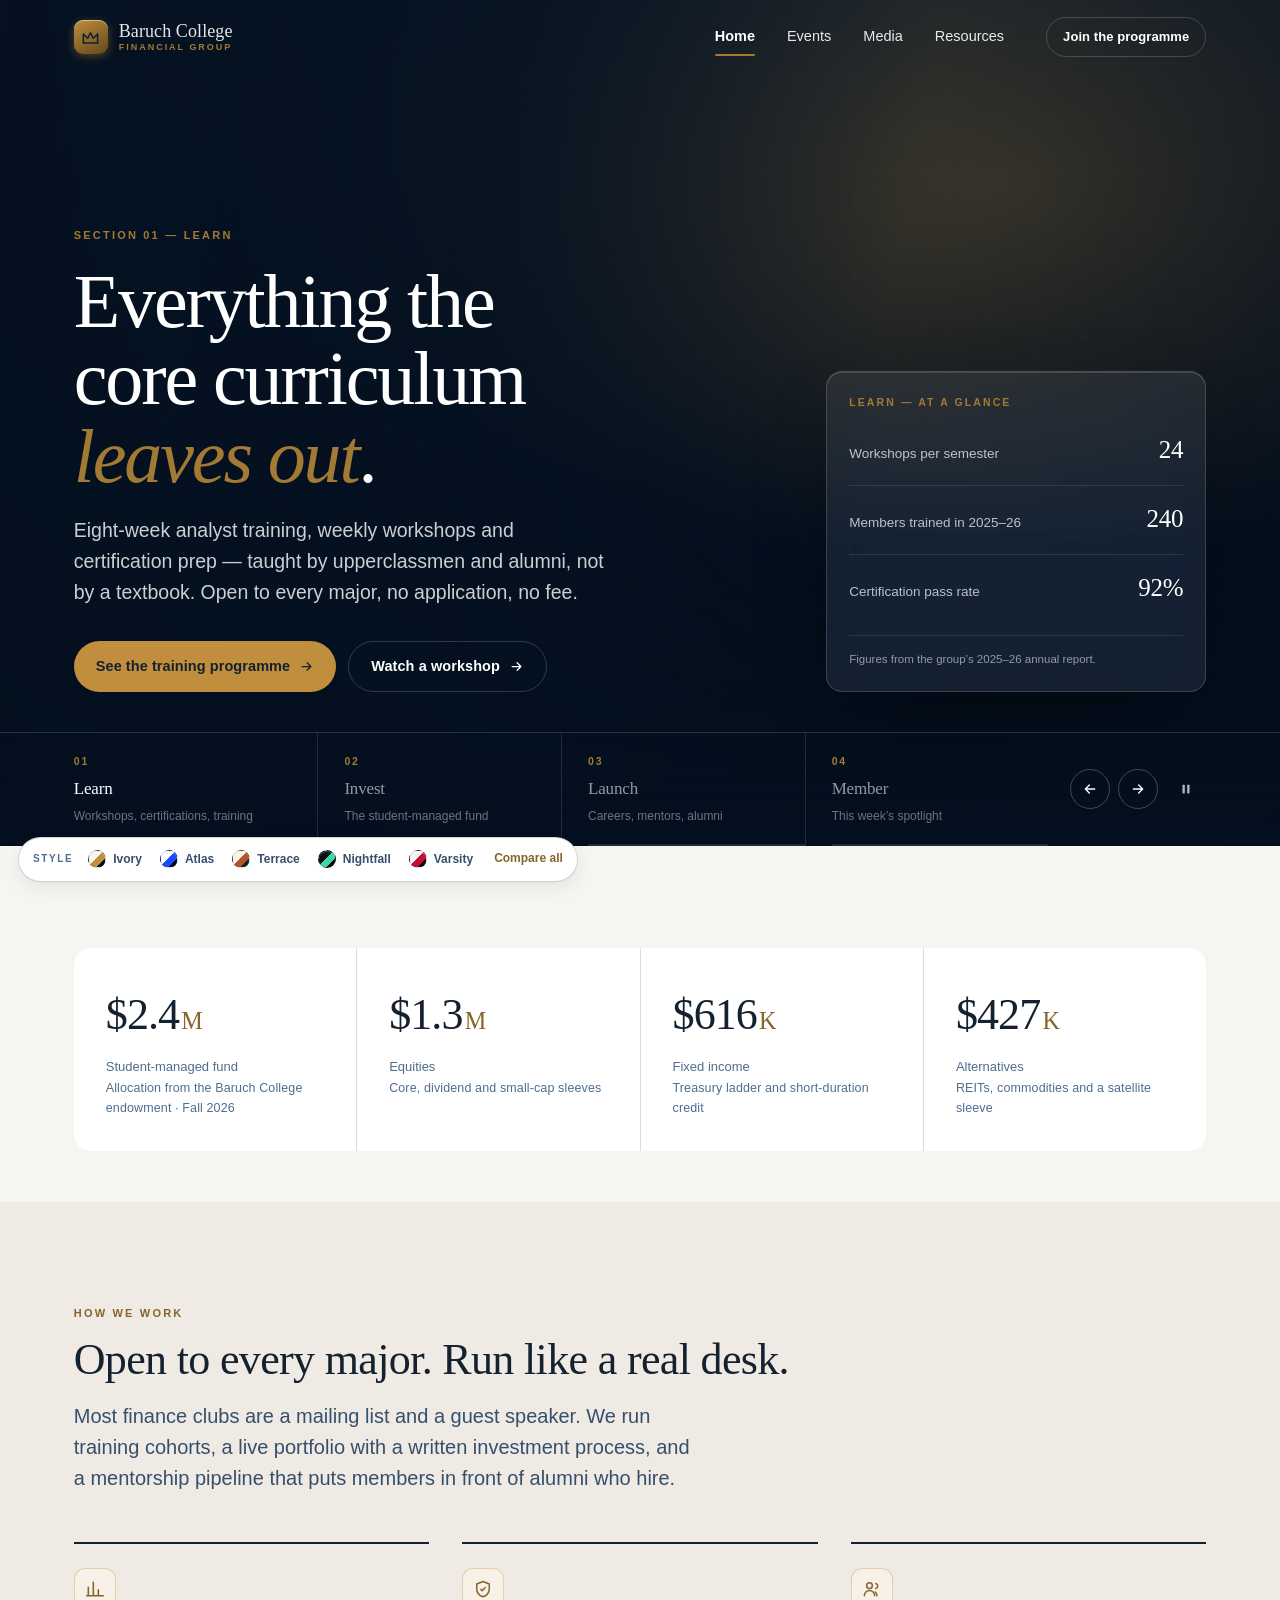
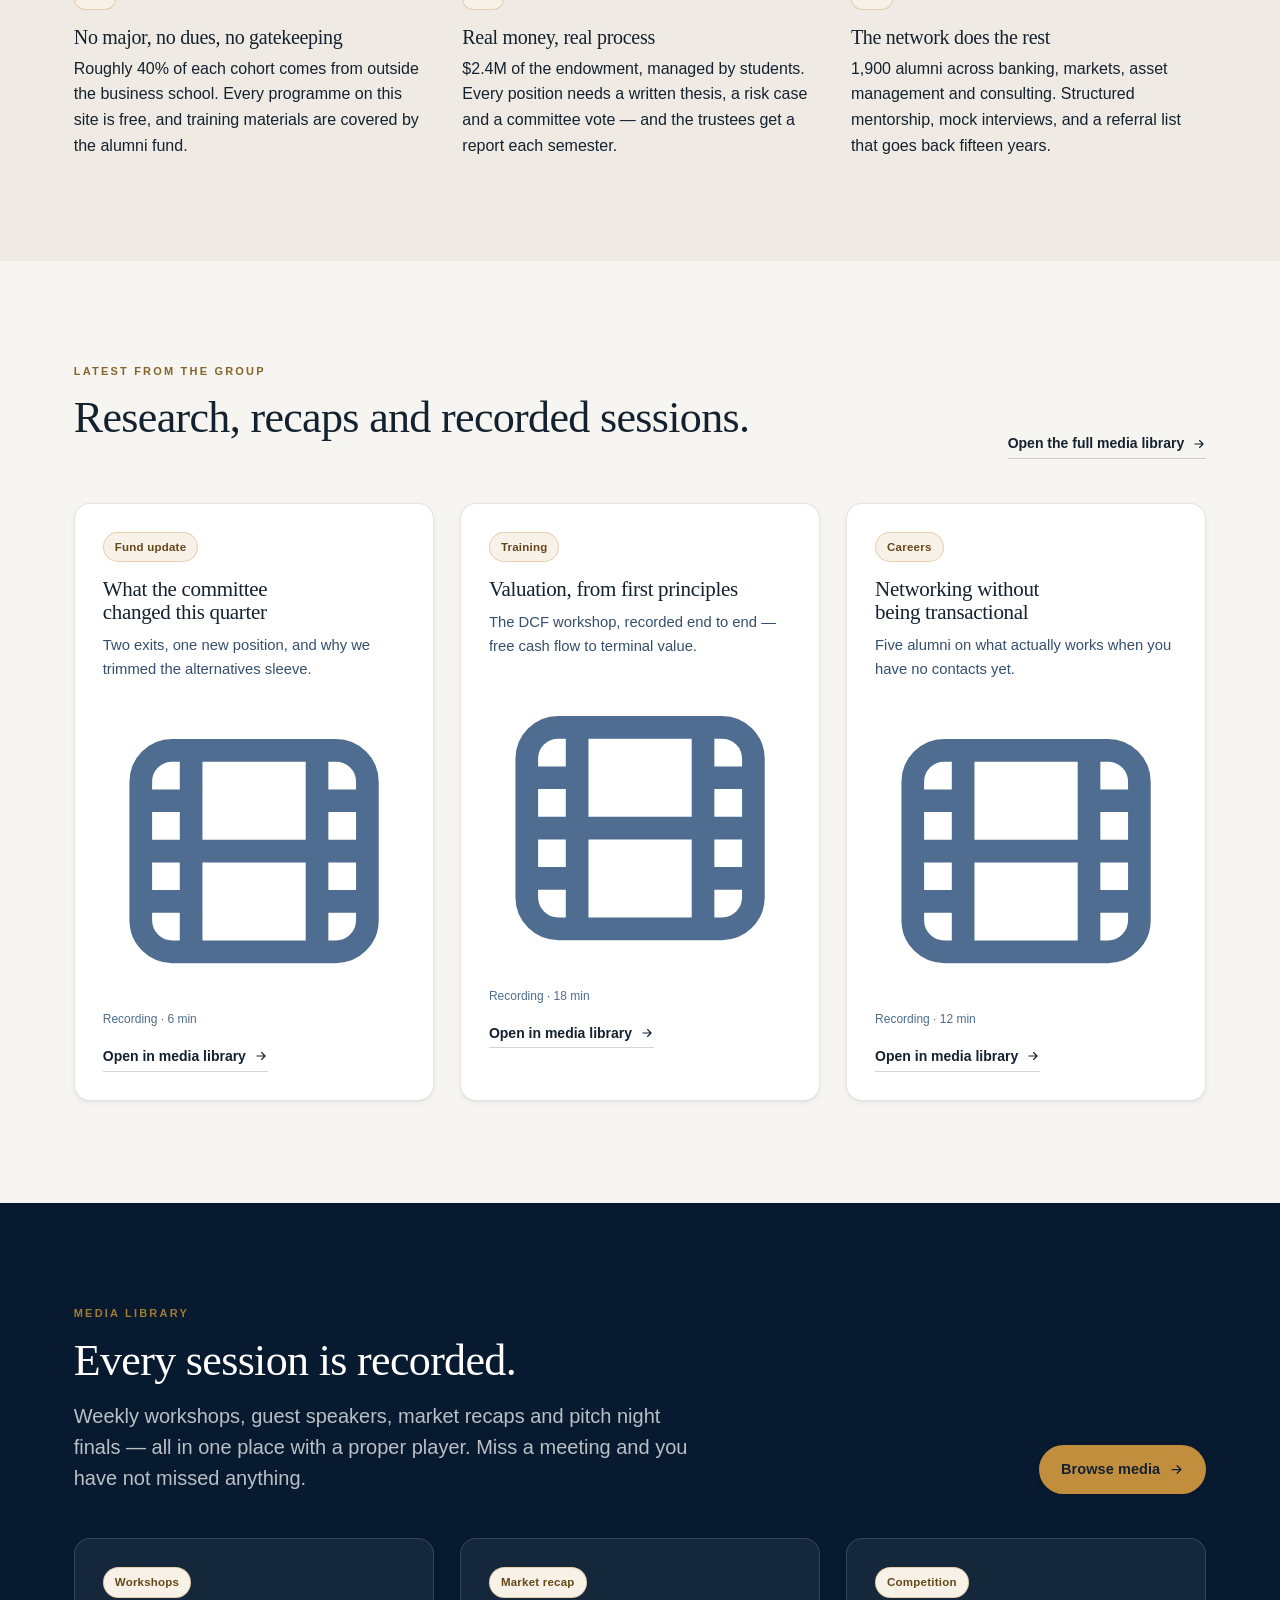
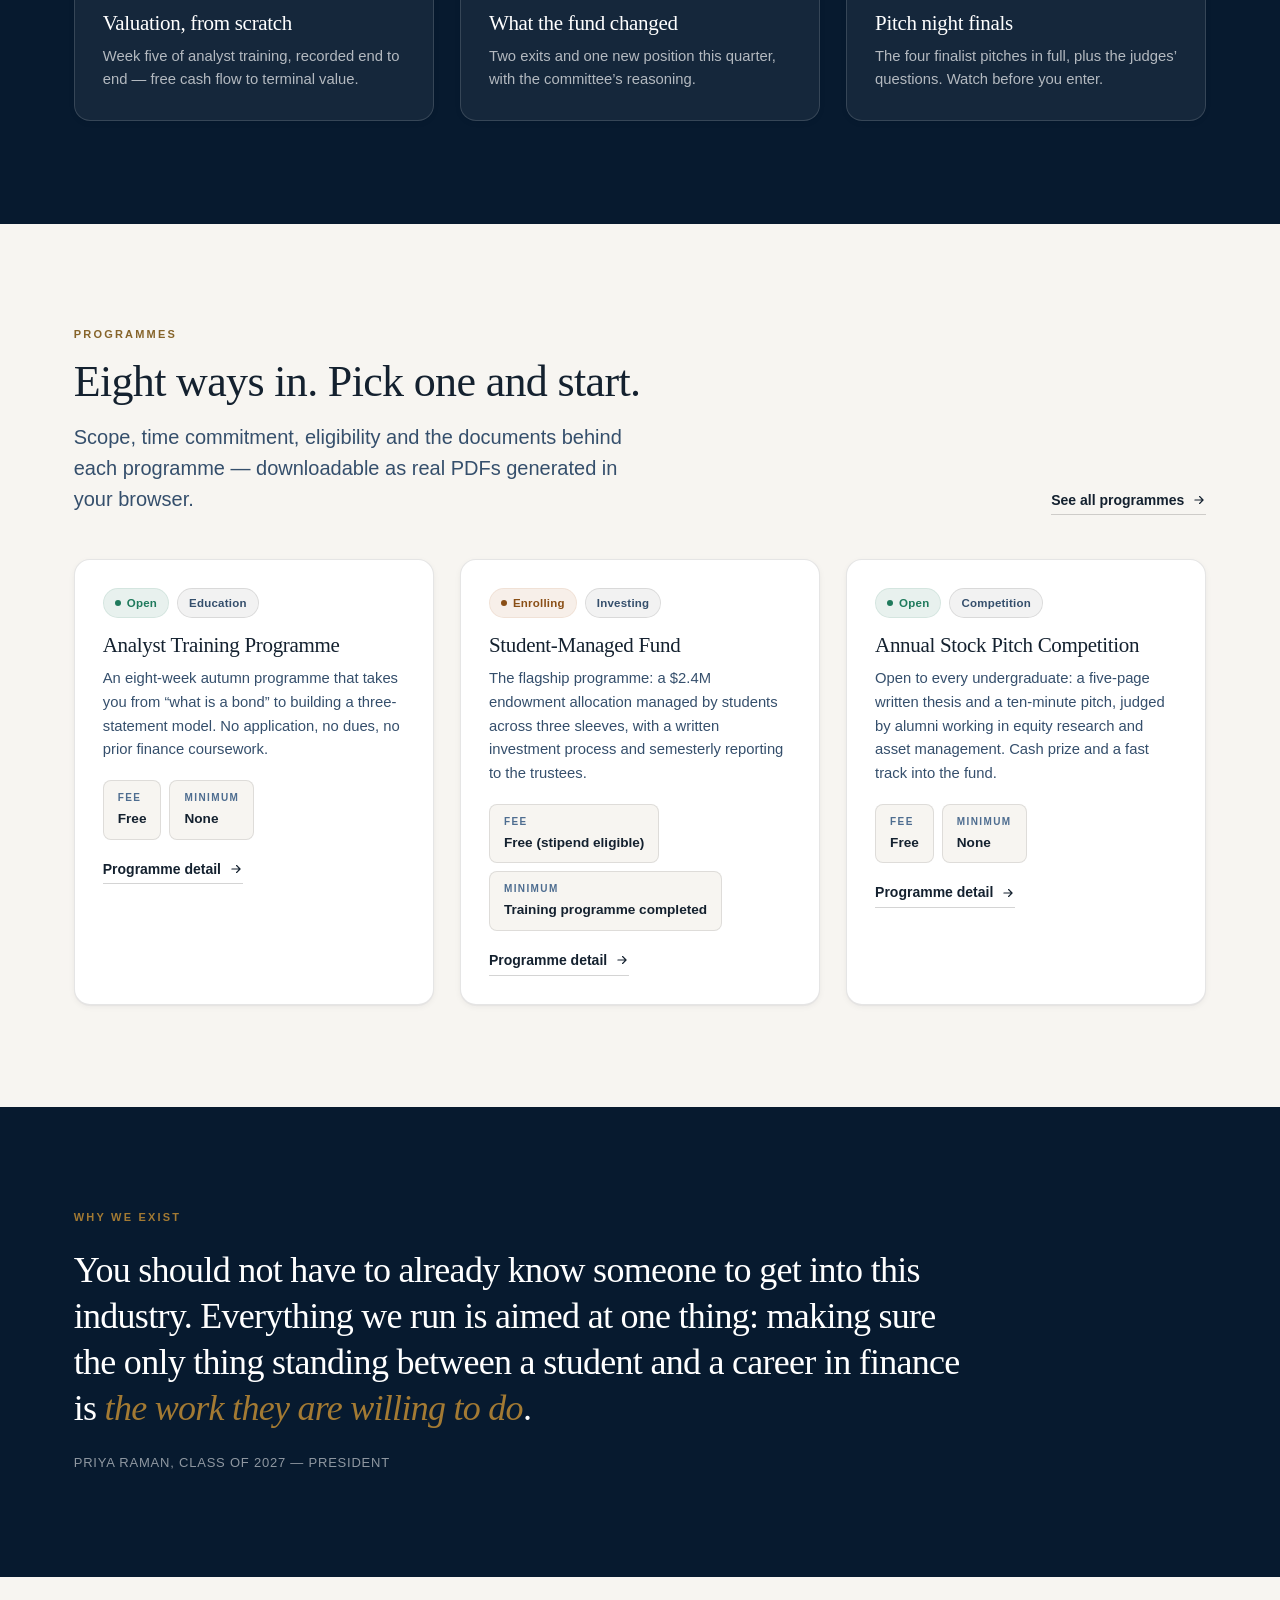
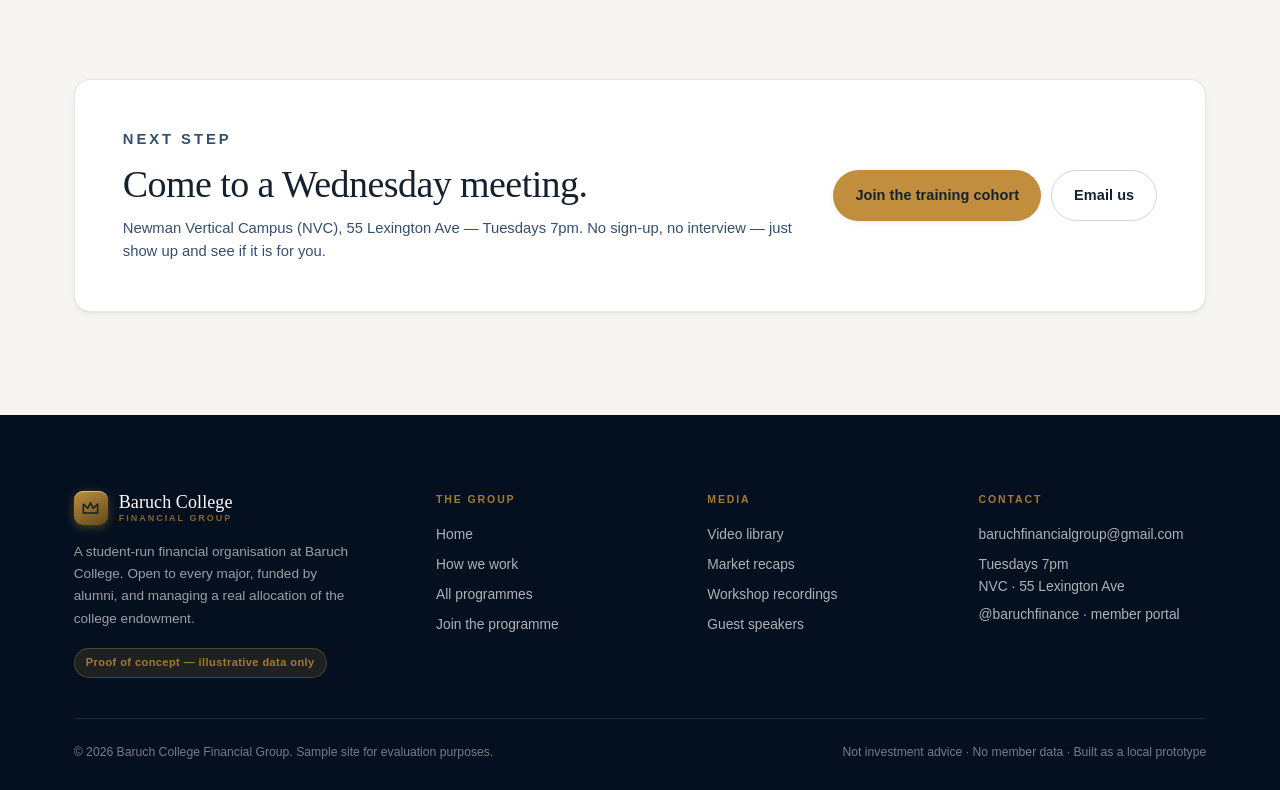
==== commit a8c675ba: "Add Member of the Week slide, Events calendar tab, and copy updates - Hero carousel: 4th 'Member of " ====
--- a/index.html
+++ b/index.html
@@ -3,7 +3,7 @@
 <head>
 <meta charset="utf-8">
 <meta name="viewport" content="width=device-width, initial-scale=1, viewport-fit=cover">
-<title>Baruch College Financial Group — Learn the markets. Run real money.</title>Baruch College Financial Group — Learn the markets. Run real money.</title>
+<title>Baruch College Financial Group — Learn the markets. Run real money.</title>
 <meta name="description" content="A student-run financial group at Baruch College: analyst training, a $2.4M student-managed fund, a pitch competition and a 1,900-strong alumni network.">
 <meta name="color-scheme" content="light dark">
 <meta name="theme-color" content="#07101f">
--- a/assets/css/styles.css
+++ b/assets/css/styles.css
@@ -74,7 +74,7 @@
 
 ::selection { background: rgba(var(--accent-rgb), 0.30); color: var(--ink-strong); }
 
-.nums, .stat, .count { font-variant-numeric: tabular-nums; }
+.stat, .count { font-variant-numeric: tabular-nums; }
 
 /* ------------------------------------------------------------- helpers -- */
 .wrap { width: 100%; max-width: var(--maxw); margin-inline: auto; padding-inline: var(--pad); }
@@ -380,6 +380,20 @@
   font-size: 11.5px; color: rgba(255, 255, 255, 0.55);
 }
 
+/* hero member-of-the-week card (photo + blurb instead of the figure grid) */
+.hero-member { padding: 0; overflow: hidden; }
+.hero-member .member-photo {
+  aspect-ratio: 16 / 10; background: var(--hero-base); overflow: hidden;
+}
+.hero-member .member-photo img { width: 100%; height: 100%; object-fit: cover; display: block; }
+.hero-member .member-body { padding: 18px 20px 20px; }
+.hero-member .hero-card-title { margin-bottom: 10px; }
+.member-name { color: #fff; font-family: var(--display); font-size: 24px; letter-spacing: -0.01em; margin: 0; }
+.member-role { color: rgba(255, 255, 255, 0.62); font-size: 13px; margin-top: 3px; }
+.member-points { list-style: none; margin: 15px 0 0; padding: 0; display: grid; gap: 9px; }
+.member-points li { display: flex; gap: 10px; align-items: flex-start; color: rgba(255, 255, 255, 0.85); font-size: 13.5px; line-height: 1.45; }
+.member-points svg { width: 15px; height: 15px; color: var(--accent-on-dark); flex: none; margin-top: 2.5px; }
+
 /* hero tab bar (the 3 "sections") */
 .hero-tabs {
   position: relative; z-index: 3;
@@ -391,7 +405,7 @@
 .hero-tabs-inner {
   width: 100%; max-width: var(--maxw); margin-inline: auto;
   padding: 0 var(--pad);
-  display: grid; grid-template-columns: repeat(3, 1fr) auto;
+  display: grid; grid-template-columns: repeat(4, 1fr) auto;
   gap: 0; align-items: stretch;
 }
 .hero-tab {
@@ -437,13 +451,9 @@
 .hero-toggle:hover { color: #fff; }
 .hero-toggle svg { width: 14px; height: 14px; }
 
-.hero-spacer { height: 74px; }
-
 /* --------------------------------------------------------------- cards -- */
 .grid { display: grid; gap: clamp(16px, 2.2vw, 26px); }
-.grid.g2 { grid-template-columns: repeat(2, minmax(0, 1fr)); }
 .grid.g3 { grid-template-columns: repeat(3, minmax(0, 1fr)); }
-.grid.g4 { grid-template-columns: repeat(4, minmax(0, 1fr)); }
 
 .card {
   background: var(--surface);
@@ -543,31 +553,7 @@
 .select:hover { border-color: var(--accent); }
 
 .toolbar-right { margin-left: auto; display: flex; align-items: center; gap: 10px; }
-.storage-meter { display: flex; align-items: center; gap: 9px; font-size: 12px; color: var(--ink-3); }
-.storage-meter .track { width: 84px; height: 5px; border-radius: 999px; background: var(--line-2); overflow: hidden; }
-.storage-meter .track i { display: block; height: 100%; width: 0; background: var(--accent); transition: width 0.4s var(--ease); }
-
-/* dropzone */
-.dropzone {
-  margin-top: 26px;
-  border: 1.5px dashed var(--line-2); border-radius: var(--r-lg);
-  background: var(--dropzone-bg);
-  padding: 26px; display: flex; align-items: center; gap: 20px; flex-wrap: wrap;
-  transition: border-color 0.2s var(--ease), background-color 0.2s var(--ease), transform 0.2s var(--ease);
-}
-.dropzone.dragging {
-  border-color: var(--accent); background: var(--accent-soft);
-  transform: scale(1.004);
-}
-.dropzone .dz-ico {
-  width: 52px; height: 52px; border-radius: 14px; flex: none; display: grid; place-items: center;
-  background: var(--accent); color: var(--on-accent);
-}
-.dropzone .dz-ico svg { width: 24px; height: 24px; }
-.dropzone .dz-body { flex: 1 1 260px; }
-.dropzone strong { font-family: var(--display); font-size: 19px; font-weight: 500; }
-.dropzone p { font-size: 13.5px; color: var(--ink-3); margin-top: 3px; }
-.dropzone .dz-actions { display: flex; gap: 10px; flex-wrap: wrap; }
+
 
 /* media grid */
 .media-grid {
@@ -615,7 +601,6 @@
   background: rgba(4, 16, 31, 0.72); color: #fff; backdrop-filter: blur(6px);
   border: 1px solid rgba(255,255,255,.14);
 }
-.v-badge.local { background: rgba(47, 125, 99, 0.85); }
 .v-badge.yt { background: rgba(204, 0, 0, 0.85); }
 .v-dur {
   position: absolute; right: 11px; bottom: 11px; z-index: 2;
@@ -626,15 +611,7 @@
 .v-body h3 { font-size: 17.5px; line-height: 1.28; }
 .v-meta { display: flex; align-items: center; gap: 8px; font-size: 12px; color: var(--ink-3); flex-wrap: wrap; }
 .v-desc { font-size: 13.5px; color: var(--ink-2); flex: 1; }
-.v-foot { display: flex; align-items: center; justify-content: space-between; gap: 10px; padding-top: 12px; border-top: 1px solid var(--line); margin-top: 2px; }
-.icon-btn {
-  width: 34px; height: 34px; border-radius: 9px; display: grid; place-items: center;
-  color: var(--ink-3); border: 1px solid transparent;
-  transition: all 0.18s var(--ease);
-}
-.icon-btn:hover { background: var(--tint-2); color: var(--ink-strong); }
-.icon-btn.danger:hover { background: rgba(176,58,58,.10); color: var(--danger); border-color: rgba(176,58,58,.2); }
-.icon-btn svg { width: 16px; height: 16px; }
+
 
 .empty {
   grid-column: 1 / -1; text-align: center; padding: 70px 24px;
@@ -665,86 +642,16 @@
 
 .player-main { display: flex; flex-direction: column; min-width: 0; background: var(--player-1); }
 .player-stage { position: relative; background: #000; aspect-ratio: 16 / 9; }
-.player-stage .yt-frame { position: absolute; inset: 0; width: 100%; height: 100%; border: 0; display: none; background: #000; }
-.player-stage video { width: 100%; height: 100%; object-fit: contain; background: #000; cursor: pointer; }
-
-.big-play {
-  position: absolute; inset: 0; display: grid; place-items: center; z-index: 5;
-  background: radial-gradient(circle at 50% 50%, rgba(0,0,0,.34), transparent 62%);
-  transition: opacity 0.28s var(--ease), visibility 0.28s;
-}
-.big-play.hide { opacity: 0; visibility: hidden; }
-.big-play .ring {
-  width: 84px; height: 84px; border-radius: 999px; display: grid; place-items: center;
-  background: rgba(255,255,255,.94); color: #0b0f17; /* white disc */
-  box-shadow: 0 18px 50px rgba(0,0,0,.5);
-  transition: transform 0.25s var(--ease), background-color 0.2s;
-}
-.big-play:hover .ring { transform: scale(1.07); background: #fff; }
-.big-play .ring svg { width: 26px; height: 26px; margin-left: 4px; }
-
-.buffering {
-  position: absolute; inset: 0; display: none; place-items: center; z-index: 6; pointer-events: none;
-}
-.buffering.on { display: grid; }
-.spinner {
-  width: 44px; height: 44px; border-radius: 999px;
-  border: 2.5px solid rgba(255,255,255,.22); border-top-color: var(--accent-on-dark);
-  animation: spin 0.8s linear infinite;
-}
-
-.player-ctrl {
-  background: linear-gradient(to top, var(--player-1), var(--player-3));
-  padding: 12px 16px 14px; color: #fff;
-  display: flex; flex-direction: column; gap: 10px;
-}
-.scrub-row { display: flex; align-items: center; gap: 12px; }
-.time { font-size: 12.5px; font-variant-numeric: tabular-nums; color: rgba(255,255,255,.72); min-width: 42px; }
-.time.right { text-align: right; }
-
-.scrub {
-  position: relative; flex: 1; height: 18px; display: flex; align-items: center; cursor: pointer;
-}
-.scrub .rail {
-  position: relative; width: 100%; height: 4px; border-radius: 999px;
-  background: rgba(255,255,255,.20); overflow: hidden;
-  transition: height 0.15s var(--ease);
-}
-.scrub:hover .rail { height: 6px; }
-.scrub .buf { position: absolute; inset: 0 auto 0 0; width: 0; background: rgba(255,255,255,.24); }
-.scrub .fill { position: absolute; inset: 0 auto 0 0; width: 0; background: var(--accent-on-dark); }
-.scrub .knob {
-  position: absolute; top: 50%; left: 0; width: 12px; height: 12px; margin-left: -6px;
-  border-radius: 999px; background: #fff; translate: 0 -50%;
-  box-shadow: 0 2px 8px rgba(0,0,0,.5);
-  opacity: 0; transition: opacity 0.15s var(--ease), transform 0.15s var(--ease);
-}
-.scrub:hover .knob, .scrub.dragging .knob { opacity: 1; }
-.scrub.dragging .knob { transform: scale(1.2); }
-
-.ctrl-row { display: flex; align-items: center; gap: 6px; }
+.player-stage .yt-frame { position: absolute; inset: 0; width: 100%; height: 100%; border: 0; display: block; background: #000; }
+
+
 .pbtn {
   width: 38px; height: 38px; border-radius: 9px; display: grid; place-items: center;
   color: rgba(255,255,255,.86); transition: background-color 0.16s var(--ease), color 0.16s;
 }
 .pbtn:hover { background: rgba(255,255,255,.12); color: #fff; }
 .pbtn svg { width: 17px; height: 17px; }
-.pbtn.wide { width: auto; padding: 0 11px; font-size: 12.5px; font-weight: 600; gap: 6px; }
-.pbtn.wide svg { width: 14px; height: 14px; }
-.vol-wrap { display: flex; align-items: center; gap: 2px; }
-.vol {
-  -webkit-appearance: none; appearance: none; width: 0; height: 4px; border-radius: 999px;
-  background: rgba(255,255,255,.24); outline: none; cursor: pointer;
-  transition: width 0.22s var(--ease), opacity 0.2s;
-  opacity: 0; margin-right: 0;
-}
-.vol-wrap:hover .vol, .vol:focus-visible { width: 76px; opacity: 1; margin: 0 8px 0 4px; }
-.vol::-webkit-slider-thumb {
-  -webkit-appearance: none; width: 11px; height: 11px; border-radius: 999px; background: #fff;
-  box-shadow: 0 1px 4px rgba(0,0,0,.5);
-}
-.vol::-moz-range-thumb { width: 11px; height: 11px; border: 0; border-radius: 999px; background: #fff; }
-.ctrl-spacer { margin-left: auto; }
+
 
 .player-titlebar {
   padding: 14px 18px; border-top: 1px solid rgba(255,255,255,.09);
@@ -752,7 +659,6 @@
 }
 .player-titlebar h2 { font-size: 19px; margin-bottom: 4px; }
 .player-titlebar .v-meta { color: rgba(255,255,255,.55); }
-.player-titlebar .close-x { margin-left: auto; flex: none; }
 
 .player-side {
   border-left: 1px solid rgba(255,255,255,.10); background: var(--player-3); color: #fff;
@@ -820,6 +726,22 @@
 .res-head .count-lbl { font-size: 13.5px; color: var(--ink-3); }
 
 .program-list { display: flex; flex-direction: column; gap: 14px; }
+
+/* ---------------------------------------------------------- event cards --
+   The Events tab reuses the Resources layout (filter rail + list) but each
+   result is a compact card with a date block rather than an accordion.      */
+.event-card { display: flex; gap: 18px; padding: 20px; align-items: stretch; }
+.event-date {
+  flex: none; width: 66px; min-height: 74px;
+  display: flex; flex-direction: column; align-items: center; justify-content: center;
+  background: var(--tint); border: 1px solid var(--line); border-radius: var(--r-md);
+}
+.event-day { font-family: var(--display); font-size: 28px; line-height: 1; color: var(--ink-strong); }
+.event-month { font-size: 11px; letter-spacing: 0.14em; font-weight: 700; color: var(--accent-text); margin-top: 5px; }
+.event-body { min-width: 0; flex: 1; }
+.event-body h3 { font-size: 19px; line-height: 1.25; margin-bottom: 0; }
+.event-meta { display: flex; flex-wrap: wrap; gap: 4px 12px; font-size: 13px; color: var(--ink-2); margin-top: 7px; }
+.event-desc { font-size: 14px; color: var(--ink-2); margin-top: 10px; }
 .program {
   background: var(--surface); border: 1px solid var(--line); border-radius: var(--r-lg);
   box-shadow: var(--sh-1); overflow: hidden;
@@ -895,7 +817,6 @@
 .doc .ft.ft-pdf { background: #b0342e; }
 .doc .ft.ft-xls { background: #217346; }
 .doc .ft.ft-doc { background: #1c4472; }
-.doc .ft.ft-txt { background: #5c6b7f; }
 .doc .nm { font-size: 13.6px; font-weight: 600; line-height: 1.3; }
 .doc .sz { font-size: 11.5px; color: var(--ink-3); margin-top: 2px; }
 .doc .dl { margin-left: auto; color: var(--ink-3); }
@@ -1023,7 +944,7 @@
 @media (max-width: 860px) {
   .nav, .header-actions .btn { display: none; }
   .burger { display: grid; }
-  .grid.g3, .grid.g4, .feature-row { grid-template-columns: 1fr 1fr; }
+  .grid.g3, .feature-row { grid-template-columns: 1fr 1fr; }
   .detail-grid { grid-template-columns: 1fr; }
   .stat-band { grid-template-columns: 1fr 1fr; }
   .footer-grid { grid-template-columns: 1fr 1fr; }
@@ -1033,8 +954,8 @@
 }
 
 @media (max-width: 620px) {
-  .grid.g2, .grid.g3, .grid.g4, .feature-row { grid-template-columns: 1fr; }
-  .hero-tabs-inner { grid-template-columns: repeat(3, 1fr); }
+  .grid.g3, .feature-row { grid-template-columns: 1fr; }
+  .hero-tabs-inner { grid-template-columns: repeat(4, 1fr); }
   .hero-tab { padding: 14px 12px 14px 0; }
   .hero-tab + .hero-tab { padding-left: 12px; }
   .hero-tab-label { font-size: 13.5px; }
--- a/assets/css/themes.css
+++ b/assets/css/themes.css
@@ -12,24 +12,14 @@
   --paper-2: #EFEBE4;
 
   --surface: #FFFFFF;
-  --surface-2: #e8e4dd;
 
   --hero-base: #04101F;
 
-  --navy-950: #04101F;
-  --navy-900: #071A2F;
-  --navy-800: #203144;
-  --navy-700: #3e4c5d;
-  --navy-600: #6d5a36;
-  --navy-400: #3f3d33;
-
   --band-bg: #071A2F;
 
   --footer-bg: #04101F;
 
   --toast-bg: #06172a;
-
-  --dropzone-bg: linear-gradient(180deg, rgba(255, 255, 255, 0.75), rgba(255, 255, 255, 0.35));
 
   --wash: linear-gradient(180deg, rgba(239, 235, 228, 0.7), transparent);
 
@@ -51,11 +41,6 @@
   --accent-glow: rgba(192, 142, 60, 0.4);
   --accent-rgb: 192, 142, 60;
 
-  --brass-500: #86642a;
-  --brass-400: #C08E3C;
-  --brass-300: #a37a33;
-  --brass-050: #f7f1e8;
-
   --btn-bg: #14212F;
   --btn-fg: #FFFFFF;
   --btn-bg-hover: #3a3932;
@@ -76,8 +61,6 @@
 
   --warn: #8A4F16;
   --warn-soft: rgba(176, 102, 42, 0.10);
-
-  --danger: #B03A3A;
 
   --header-bg: rgba(247, 245, 241, 0.86);
   --header-stuck: rgba(4, 16, 31, 0.9);
@@ -124,24 +107,14 @@
   --paper-2: #F4F4F5;
 
   --surface: #FFFFFF;
-  --surface-2: #ededee;
 
   --hero-base: #08080A;
 
-  --navy-950: #08080A;
-  --navy-900: #101014;
-  --navy-800: #28282c;
-  --navy-700: #454548;
-  --navy-600: #163295;
-  --navy-400: #13225b;
-
   --band-bg: #101014;
 
   --footer-bg: #08080A;
 
   --toast-bg: #0e0e12;
-
-  --dropzone-bg: linear-gradient(180deg, rgba(255, 255, 255, 0.75), rgba(255, 255, 255, 0.35));
 
   --wash: linear-gradient(180deg, rgba(244, 244, 245, 0.7), transparent);
 
@@ -163,11 +136,6 @@
   --accent-glow: rgba(27, 77, 255, 0.4);
   --accent-rgb: 27, 77, 255;
 
-  --brass-500: #3461f7;
-  --brass-400: #1B4DFF;
-  --brass-300: #496fe9;
-  --brass-050: #e4eaff;
-
   --btn-bg: #0B0B0C;
   --btn-fg: #FFFFFF;
   --btn-bg-hover: #0f1a41;
@@ -188,8 +156,6 @@
 
   --warn: #8A4F16;
   --warn-soft: rgba(176, 102, 42, 0.10);
-
-  --danger: #B03A3A;
 
   --header-bg: rgba(255, 255, 255, 0.86);
   --header-stuck: rgba(8, 8, 10, 0.9);
@@ -236,24 +202,14 @@
   --paper-2: #F3EADB;
 
   --surface: #FFFDF8;
-  --surface-2: #ece3d4;
 
   --hero-base: #13251B;
 
-  --navy-950: #13251B;
-  --navy-900: #1B332A;
-  --navy-800: #32473f;
-  --navy-700: #4d6059;
-  --navy-600: #6f442d;
-  --navy-400: #493c2c;
-
   --band-bg: #1B332A;
 
   --footer-bg: #13251B;
 
   --toast-bg: #182e26;
-
-  --dropzone-bg: linear-gradient(180deg, rgba(255, 255, 255, 0.75), rgba(255, 255, 255, 0.35));
 
   --wash: linear-gradient(180deg, rgba(243, 234, 219, 0.7), transparent);
 
@@ -275,11 +231,6 @@
   --accent-glow: rgba(180, 82, 47, 0.4);
   --accent-rgb: 180, 82, 47;
 
-  --brass-500: #ab4f2e;
-  --brass-400: #B4522F;
-  --brass-300: #cf6d4a;
-  --brass-050: #f6e8e0;
-
   --btn-bg: #241F1A;
   --btn-fg: #FFFFFF;
   --btn-bg-hover: #442a1f;
@@ -300,8 +251,6 @@
 
   --warn: #8A4F16;
   --warn-soft: rgba(176, 102, 42, 0.10);
-
-  --danger: #B03A3A;
 
   --header-bg: rgba(251, 246, 236, 0.86);
   --header-stuck: rgba(19, 37, 27, 0.9);
@@ -348,24 +297,14 @@
   --paper-2: #0E1420;
 
   --surface: #141B28;
-  --surface-2: #202633;
 
   --hero-base: #05070C;
 
-  --navy-950: #05070C;
-  --navy-900: #101725;
-  --navy-800: #232a36;
-  --navy-700: #3b414c;
-  --navy-600: #256d5e;
-  --navy-400: #2c8a71;
-
   --band-bg: #101725;
 
   --footer-bg: #05070C;
 
   --toast-bg: #1B2432;
-
-  --dropzone-bg: linear-gradient(180deg, rgba(255, 255, 255, 0.045), rgba(255, 255, 255, 0.015));
 
   --wash: linear-gradient(180deg, rgba(14, 20, 32, 0.5), transparent);
 
@@ -387,11 +326,6 @@
   --accent-glow: rgba(62, 214, 164, 0.4);
   --accent-rgb: 62, 214, 164;
 
-  --brass-500: #24b283;
-  --brass-400: #3ED6A4;
-  --brass-300: #24b283;
-  --brass-050: #122b2b;
-
   --btn-bg: #E9EEF6;
   --btn-fg: #0B0F17;
   --btn-bg-hover: #FFFFFF;
@@ -412,8 +346,6 @@
 
   --warn: #F0B24A;
   --warn-soft: rgba(240, 178, 74, 0.14);
-
-  --danger: #FF8A8A;
 
   --header-bg: rgba(11, 15, 23, 0.82);
   --header-stuck: rgba(5, 7, 12, 0.9);
@@ -460,24 +392,14 @@
   --paper-2: #EFEFF4;
 
   --surface: #FFFFFF;
-  --surface-2: #e8e8ed;
 
   --hero-base: #0C0C10;
 
-  --navy-950: #0C0C10;
-  --navy-900: #17171F;
-  --navy-800: #2e2e35;
-  --navy-700: #4a4a50;
-  --navy-600: #781327;
-  --navy-400: #4c1524;
-
   --band-bg: #17171F;
 
   --footer-bg: #0C0C10;
 
   --toast-bg: #15151c;
-
-  --dropzone-bg: linear-gradient(180deg, rgba(255, 255, 255, 0.75), rgba(255, 255, 255, 0.35));
 
   --wash: linear-gradient(180deg, rgba(239, 239, 244, 0.7), transparent);
 
@@ -499,11 +421,6 @@
   --accent-glow: rgba(200, 16, 46, 0.4);
   --accent-rgb: 200, 16, 46;
 
-  --brass-500: #d51a33;
-  --brass-400: #C8102E;
-  --brass-300: #e53049;
-  --brass-050: #f8e2e6;
-
   --btn-bg: #14142E;
   --btn-fg: #FFFFFF;
   --btn-bg-hover: #3c132e;
@@ -524,8 +441,6 @@
 
   --warn: #8A4F16;
   --warn-soft: rgba(176, 102, 42, 0.10);
-
-  --danger: #B03A3A;
 
   --header-bg: rgba(247, 247, 250, 0.86);
   --header-stuck: rgba(12, 12, 16, 0.9);
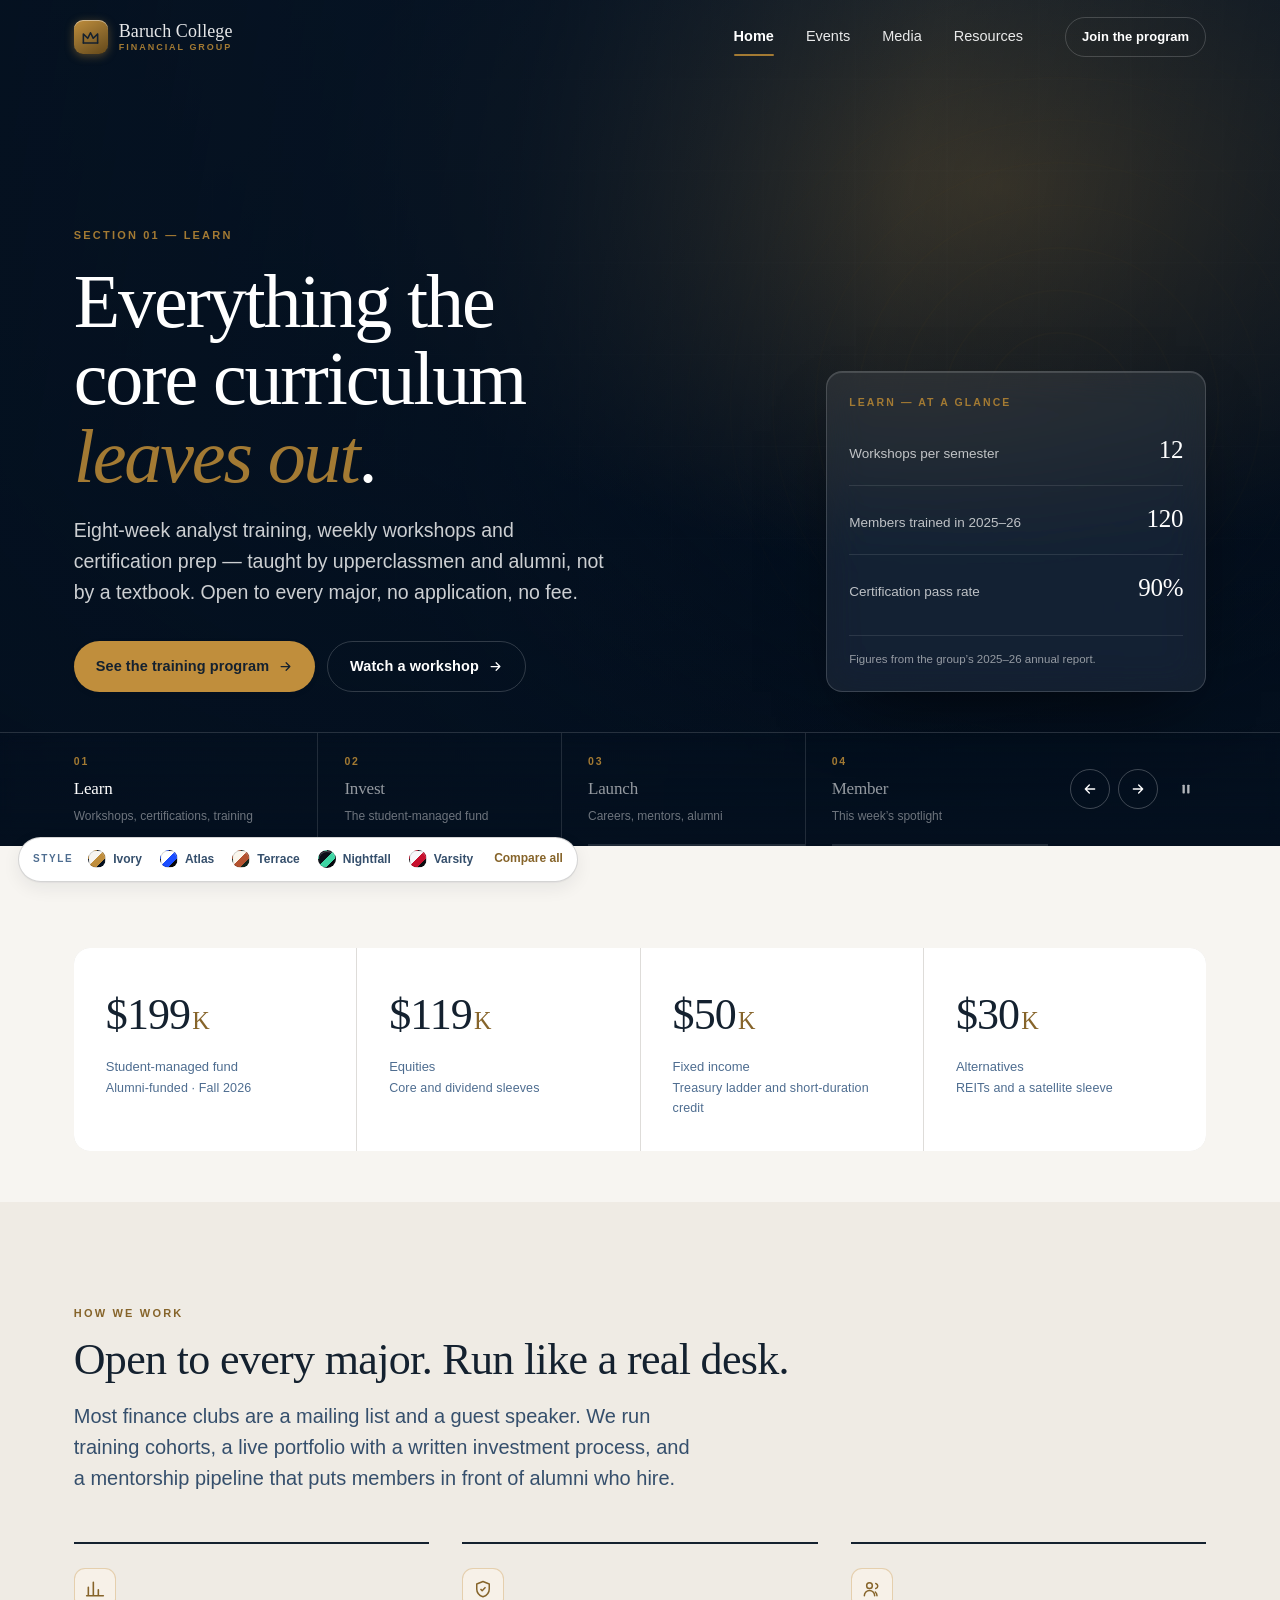
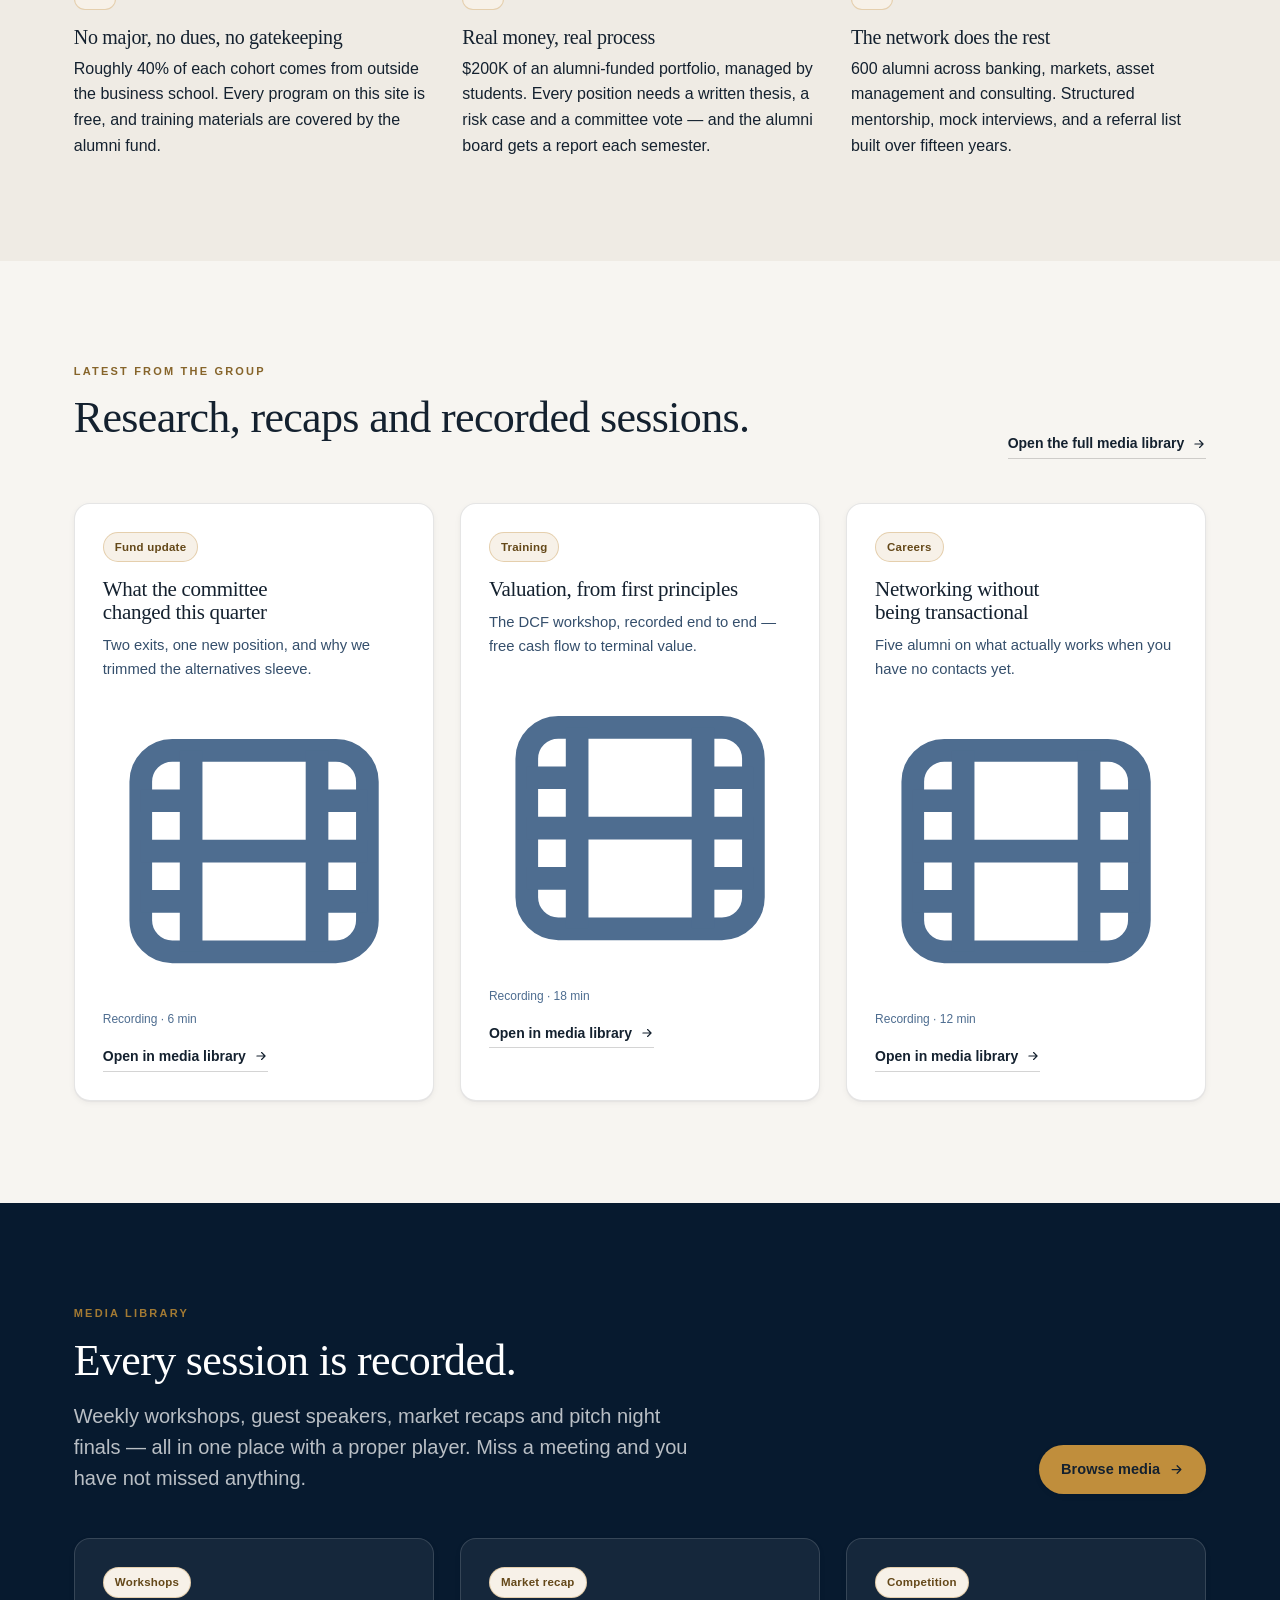
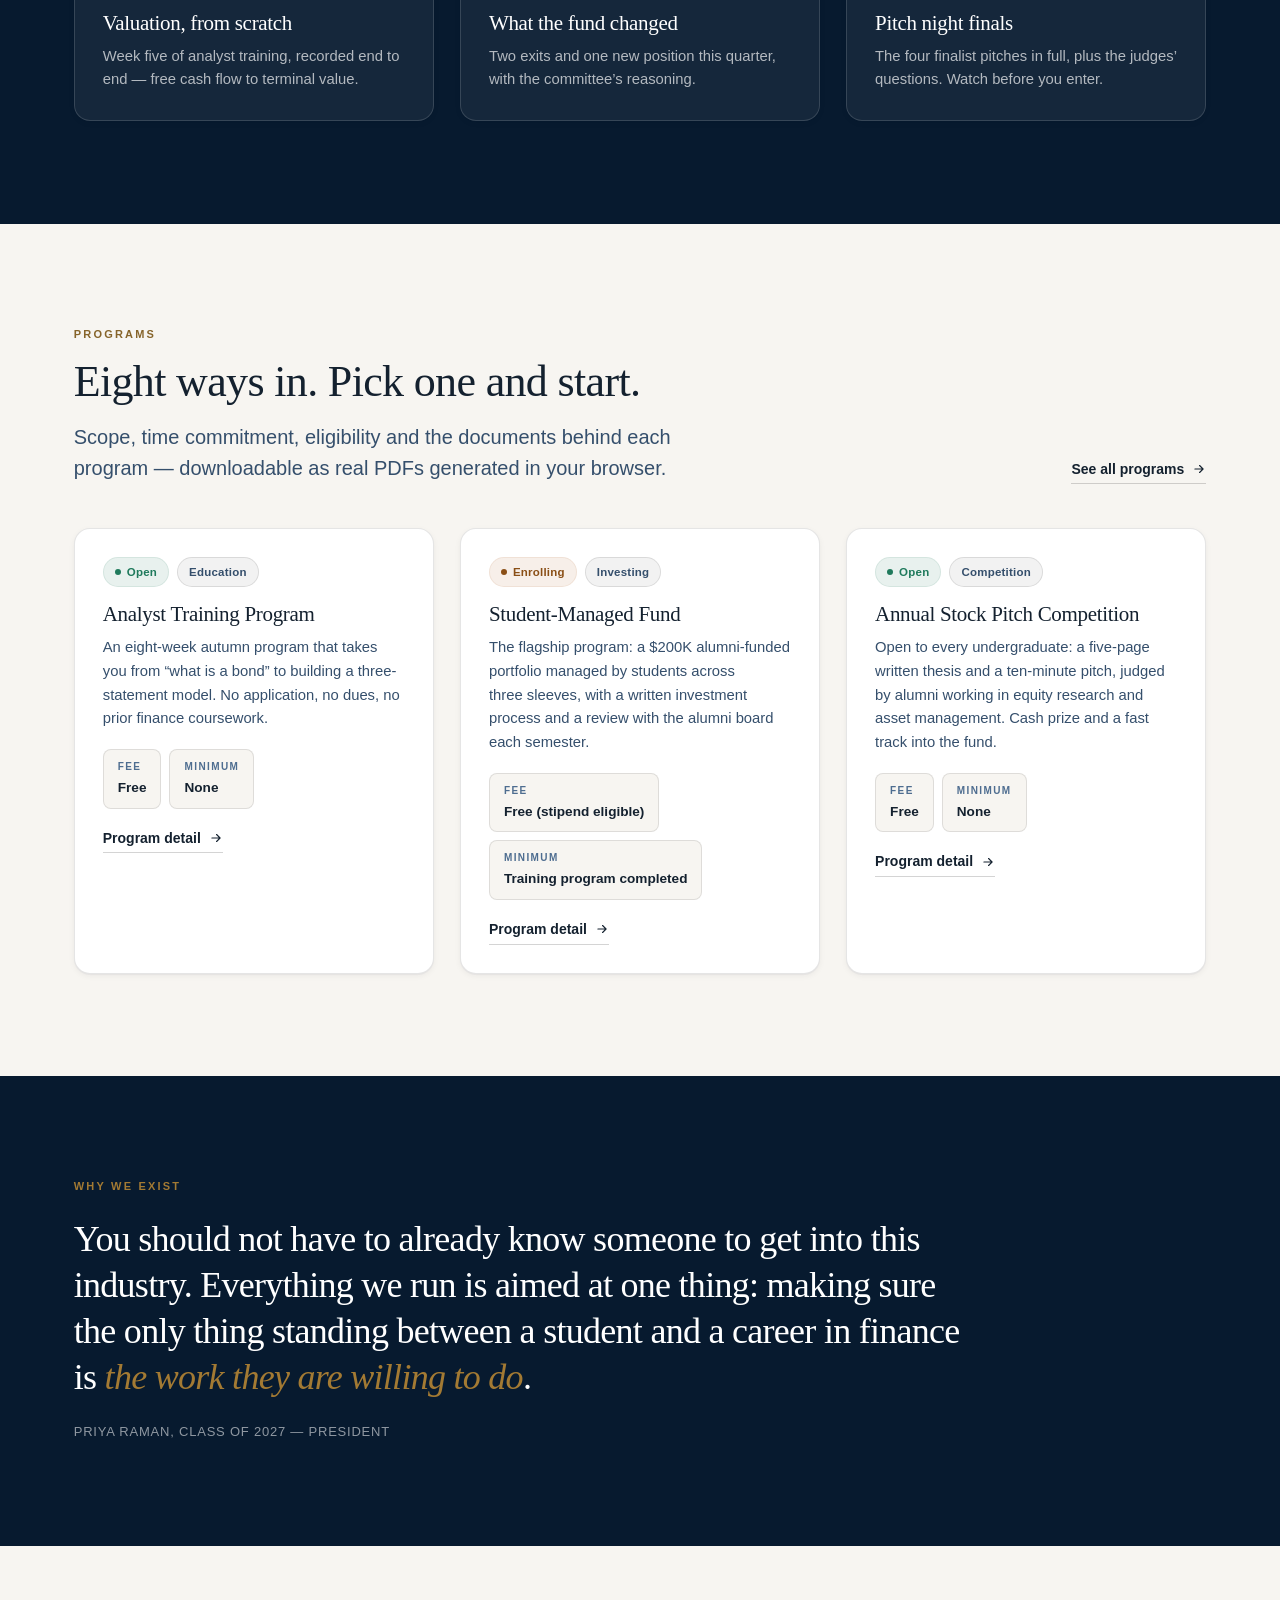
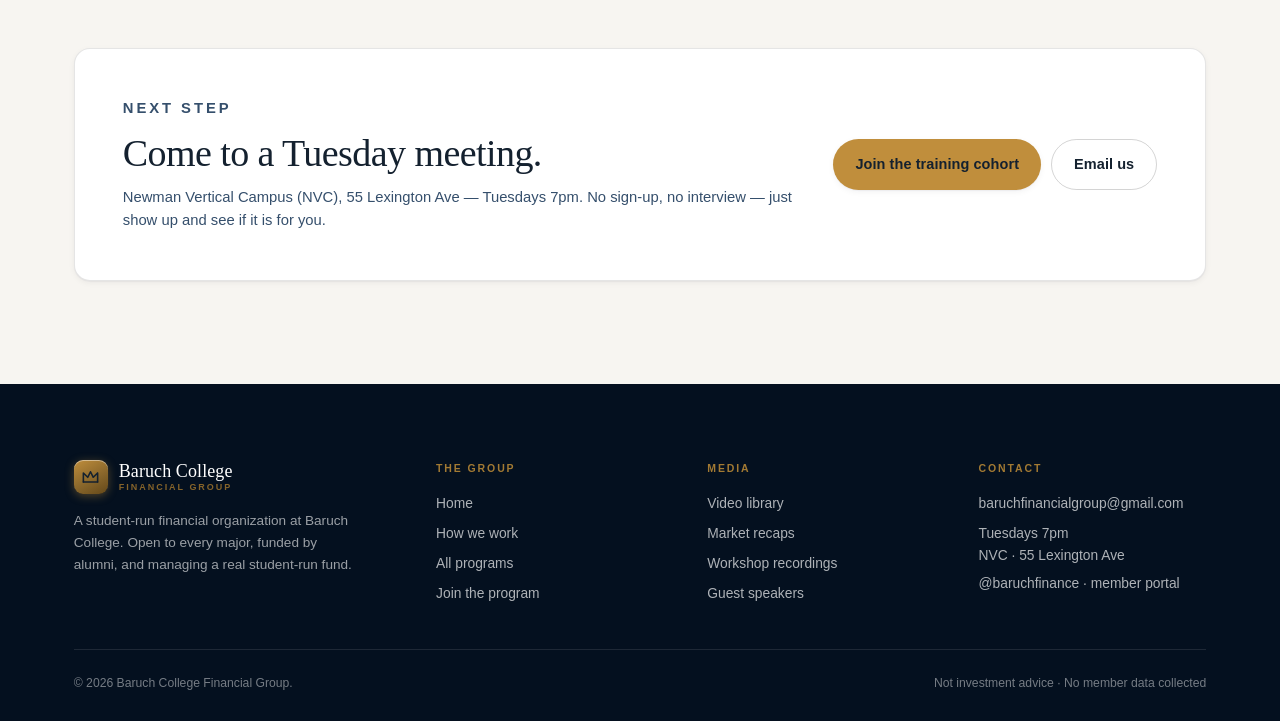
==== commit 78138306: "American spelling, spell-check, and believability pass - programme->program (and organisation/enrolm" ====
--- a/index.html
+++ b/index.html
@@ -4,18 +4,18 @@
 <meta charset="utf-8">
 <meta name="viewport" content="width=device-width, initial-scale=1, viewport-fit=cover">
 <title>Baruch College Financial Group — Learn the markets. Run real money.</title>
-<meta name="description" content="A student-run financial group at Baruch College: analyst training, a $2.4M student-managed fund, a pitch competition and a 1,900-strong alumni network.">
+<meta name="description" content="A student-run financial group at Baruch College: analyst training, a $200K student-managed fund, a pitch competition and a 600-strong alumni network.">
 <meta name="color-scheme" content="light dark">
 <meta name="theme-color" content="#07101f">
 <meta property="og:type" content="website">
 <meta property="og:site_name" content="Baruch College Financial Group">
 <meta property="og:title" content="Baruch College Financial Group — Learn the markets. Run real money.">
-<meta property="og:description" content="A student-run financial group at Baruch College: analyst training, a $2.4M student-managed fund, a pitch competition and a 1,900-strong alumni network.">
+<meta property="og:description" content="A student-run financial group at Baruch College: analyst training, a $200K student-managed fund, a pitch competition and a 600-strong alumni network.">
 <!-- TODO: make og:image / og:url absolute once you have a domain -->
 <meta property="og:image" content="assets/og.jpg">
 <meta name="twitter:card" content="summary_large_image">
 <meta name="twitter:title" content="Baruch College Financial Group — Learn the markets. Run real money.">
-<meta name="twitter:description" content="A student-run financial group at Baruch College: analyst training, a $2.4M student-managed fund, a pitch competition and a 1,900-strong alumni network.">
+<meta name="twitter:description" content="A student-run financial group at Baruch College: analyst training, a $200K student-managed fund, a pitch competition and a 600-strong alumni network.">
 <meta name="twitter:image" content="assets/og.jpg">
 <link rel="stylesheet" href="assets/css/styles.css">
 <link rel="stylesheet" href="assets/css/themes.css">
@@ -36,7 +36,7 @@
 <a class="skip" href="#main">Skip to content</a>
 
 <main id="main">
-  <!-- ── Front-page carousel: three sections (Learn / Invest / Launch) ── -->
+  <!-- ── Front-page carousel: four sections (Learn / Invest / Launch / Member) ── -->
   <section id="heroCarousel" class="hero" aria-label="Featured sections"
            aria-roledescription="carousel"></section>
 
@@ -61,21 +61,21 @@
             <svg viewBox="0 0 24 24" fill="none" stroke="currentColor" stroke-width="1.9" stroke-linecap="round" stroke-linejoin="round"><path d="M4 20V10M10 20V4M16 20v-7M22 20H2"/></svg>
           </span>
           <h3>No major, no dues, no gatekeeping</h3>
-          <p>Roughly 40% of each cohort comes from outside the business school. Every programme on this site is free, and training materials are covered by the alumni fund.</p>
+          <p>Roughly 40% of each cohort comes from outside the business school. Every program on this site is free, and training materials are covered by the alumni fund.</p>
         </article>
         <article class="feature reveal d2">
           <span class="ico" aria-hidden="true">
             <svg viewBox="0 0 24 24" fill="none" stroke="currentColor" stroke-width="1.8" stroke-linejoin="round"><path d="M12 3l7.5 3v6c0 4.6-3.1 7.9-7.5 9.4C7.6 19.9 4.5 16.6 4.5 12V6z"/><path d="M9 12l2 2 4-4"/></svg>
           </span>
           <h3>Real money, real process</h3>
-          <p>$2.4M of the endowment, managed by students. Every position needs a written thesis, a risk case and a committee vote — and the trustees get a report each semester.</p>
+          <p>$200K of an alumni-funded portfolio, managed by students. Every position needs a written thesis, a risk case and a committee vote — and the alumni board gets a report each semester.</p>
         </article>
         <article class="feature reveal d3">
           <span class="ico" aria-hidden="true">
             <svg viewBox="0 0 24 24" fill="none" stroke="currentColor" stroke-width="1.8" stroke-linecap="round" stroke-linejoin="round"><circle cx="9" cy="8" r="3.4"/><path d="M2.8 20a6.2 6.2 0 0 1 12.4 0"/><path d="M16.5 5.3a3.2 3.2 0 0 1 0 6.2M18 20a5.8 5.8 0 0 0-2-4.4"/></svg>
           </span>
           <h3>The network does the rest</h3>
-          <p>1,900 alumni across banking, markets, asset management and consulting. Structured mentorship, mock interviews, and a referral list that goes back fifteen years.</p>
+          <p>600 alumni across banking, markets, asset management and consulting. Structured mentorship, mock interviews, and a referral list built over fifteen years.</p>
         </article>
       </div>
     </div>
@@ -131,16 +131,16 @@
     </div>
   </section>
 
-  <!-- ── Programmes teaser ── -->
+  <!-- ── Programs teaser ── -->
   <section class="section">
     <div class="wrap">
       <div class="split-head">
         <div class="section-head">
-          <p class="eyebrow">Programmes</p>
+          <p class="eyebrow">Programs</p>
           <h2>Eight ways in. Pick one and start.</h2>
-          <p class="lede">Scope, time commitment, eligibility and the documents behind each programme — downloadable as real PDFs generated in your browser.</p>
+          <p class="lede">Scope, time commitment, eligibility and the documents behind each program — downloadable as real PDFs generated in your browser.</p>
         </div>
-        <a class="link-arrow" href="resources.html">See all programmes
+        <a class="link-arrow" href="resources.html">See all programs
           <svg viewBox="0 0 24 24" fill="none" stroke="currentColor" stroke-width="2" stroke-linecap="round" stroke-linejoin="round"><path d="M5 12h14M13 6l6 6-6 6"/></svg>
         </a>
       </div>
@@ -167,7 +167,7 @@
       <div class="card card-pad reveal" style="display:grid;grid-template-columns:minmax(0,1fr) auto;gap:28px;align-items:center;padding:clamp(28px,4vw,48px)">
         <div>
           <p class="eyebrow">Next step</p>
-          <h2 style="font-size:clamp(26px,3.2vw,38px);margin-top:12px">Come to a Wednesday meeting.</h2>
+          <h2 style="font-size:clamp(26px,3.2vw,38px);margin-top:12px">Come to a Tuesday meeting.</h2>
           <p class="lede" style="margin-top:12px">Newman Vertical Campus (NVC), 55 Lexington Ave — Tuesdays 7pm. No sign-up, no interview — just show up and see if it is for you.</p>
         </div>
         <div style="display:flex;gap:10px;flex-wrap:wrap">
--- a/assets/css/styles.css
+++ b/assets/css/styles.css
@@ -914,12 +914,6 @@
 .footer-base {
   display: flex; justify-content: space-between; gap: 20px; flex-wrap: wrap;
   padding-top: 24px; font-size: 12.2px; color: rgba(255,255,255,.45);
-}
-.poc-flag {
-  display: inline-flex; align-items: center; gap: 7px;
-  padding: 5px 11px; border-radius: 999px;
-  background: rgba(var(--accent-rgb), 0.14); border: 1px solid rgba(var(--accent-rgb), 0.32); color: var(--accent-on-dark);
-  font-size: 11px; font-weight: 600; letter-spacing: 0.04em;
 }
 
 /* --------------------------------------------------------- responsive -- */
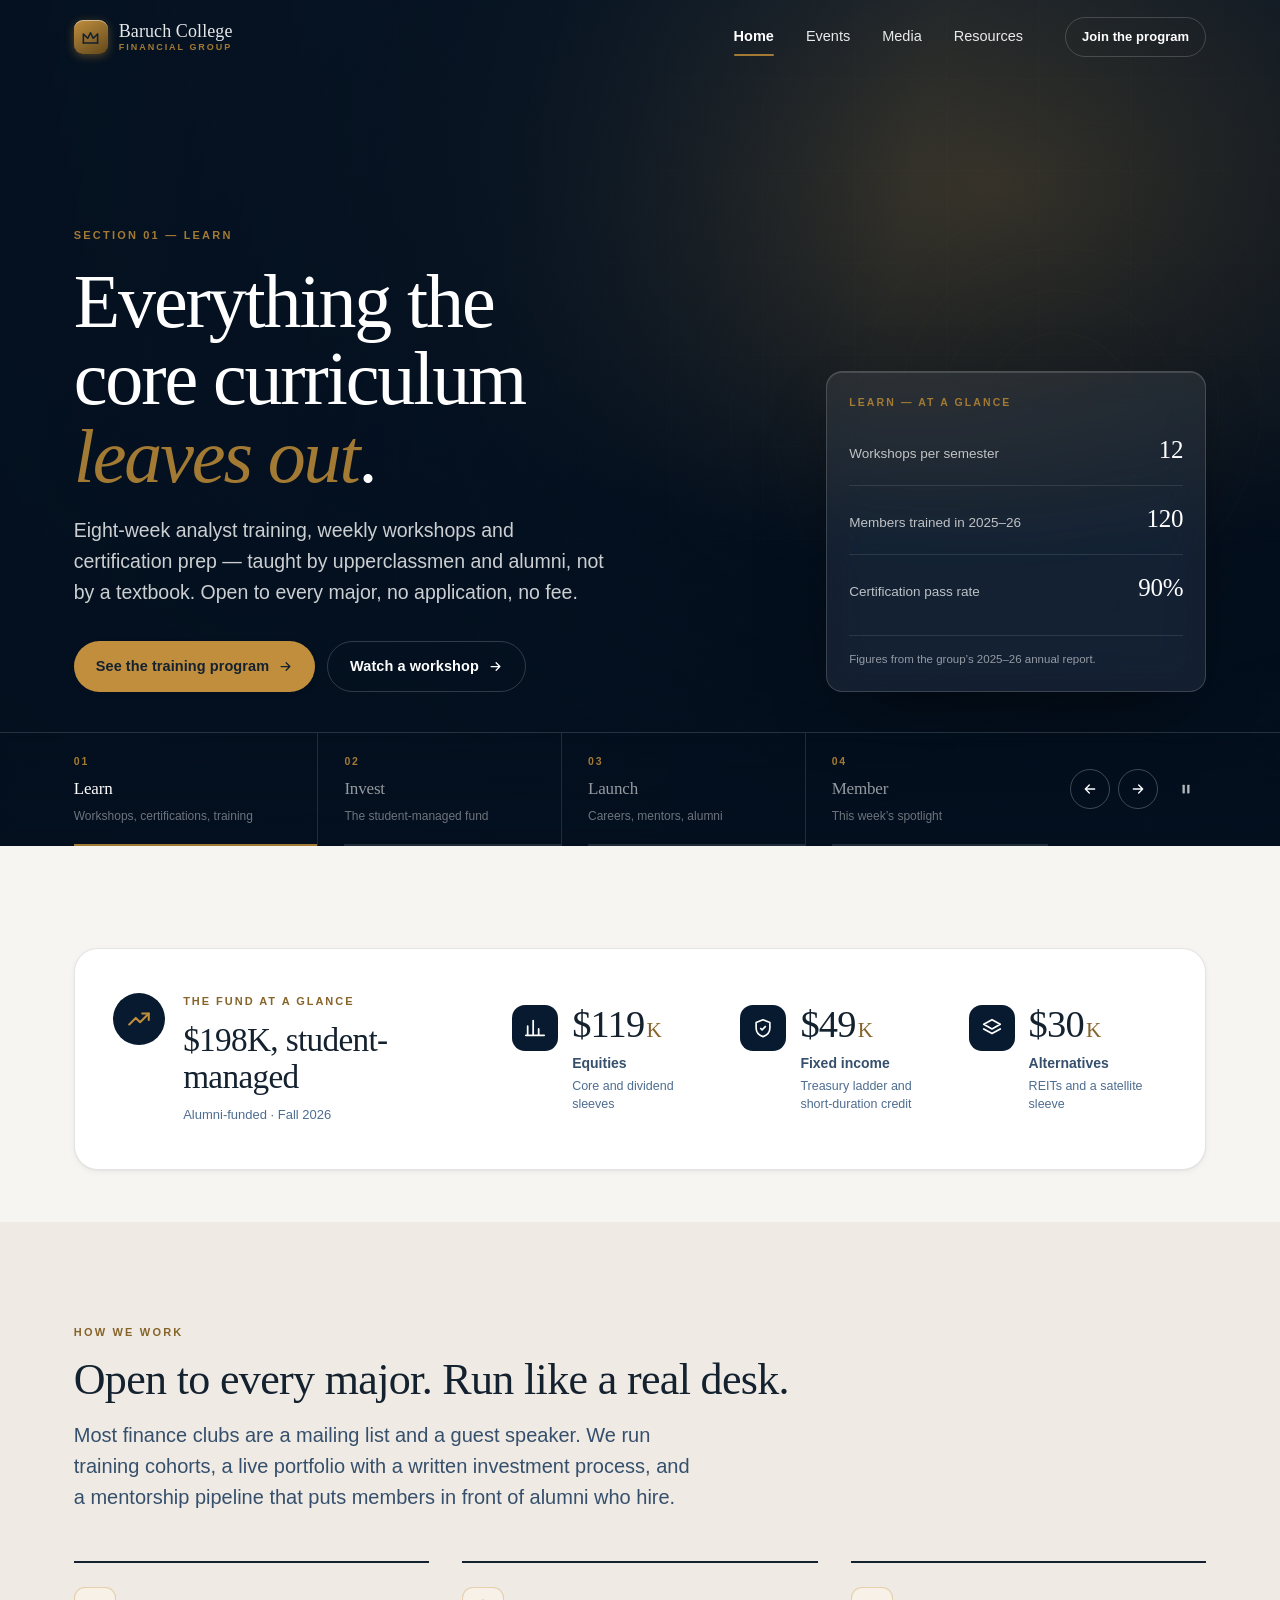
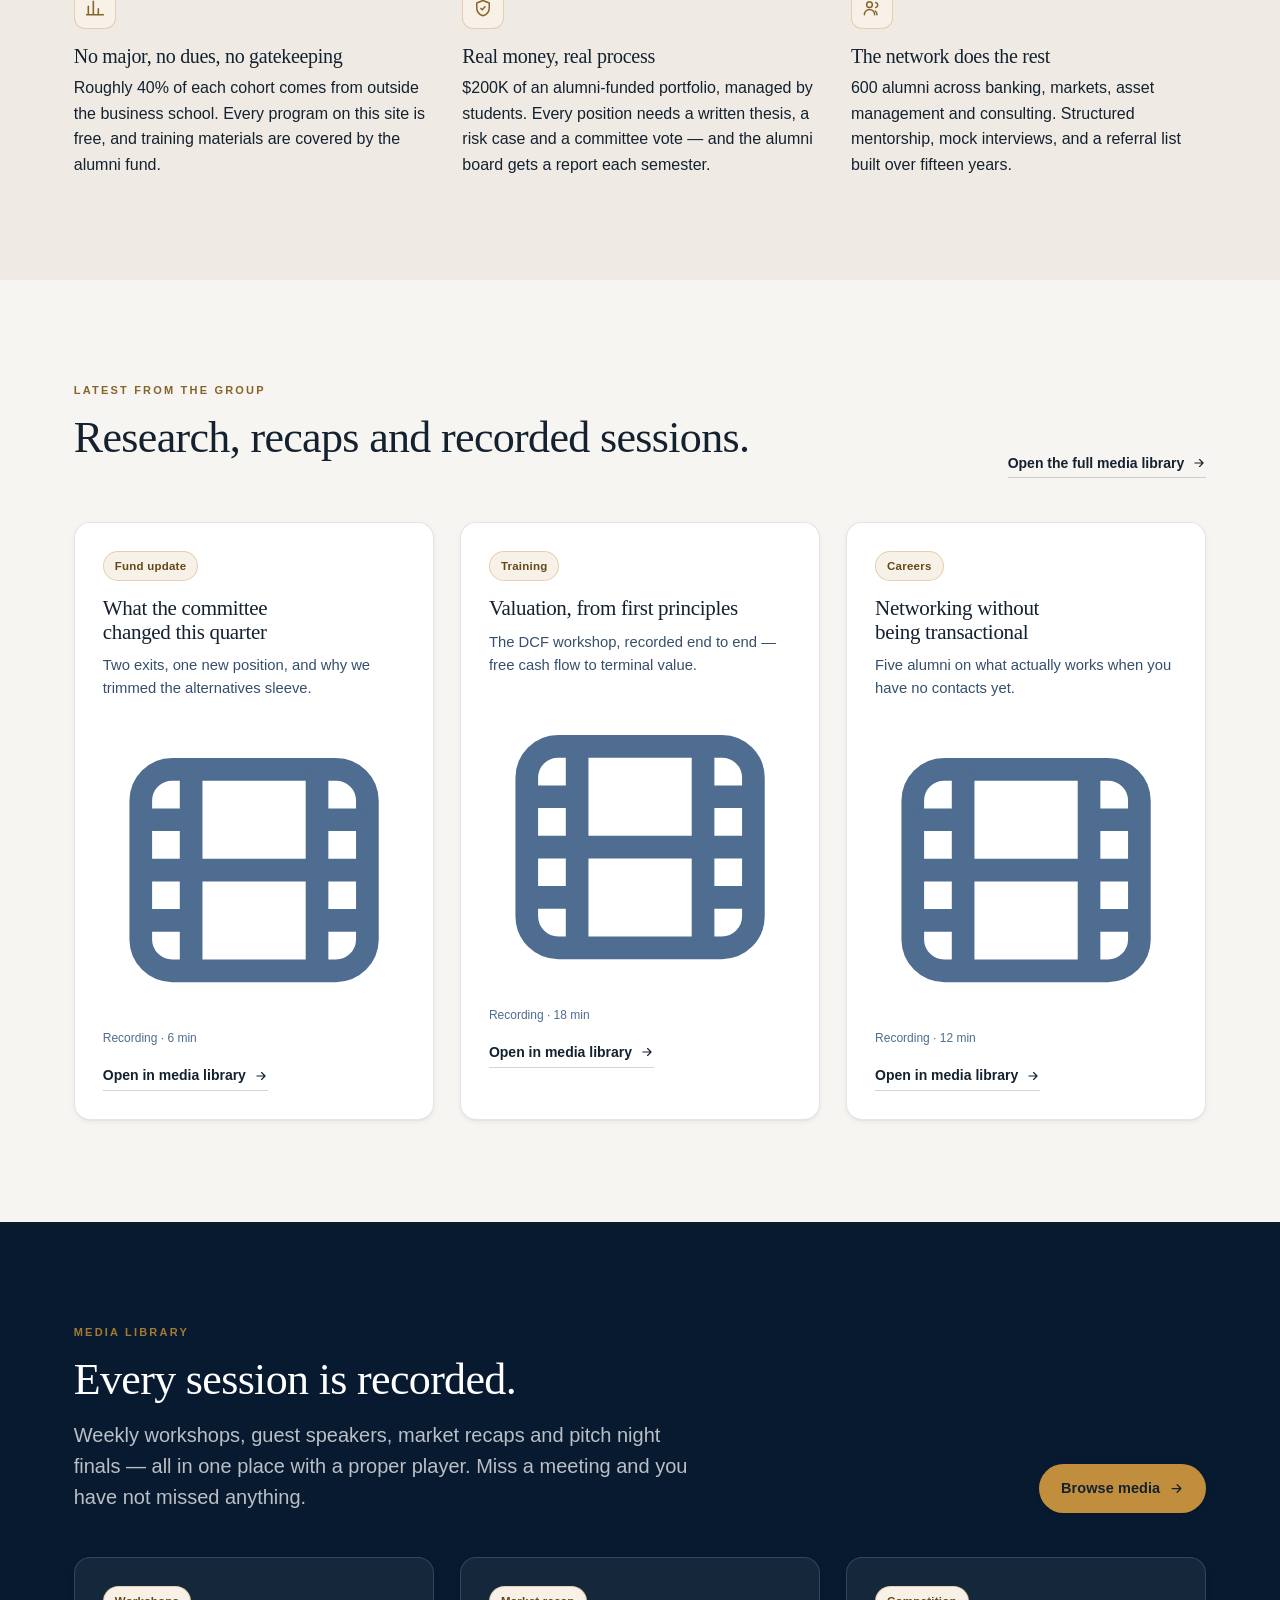
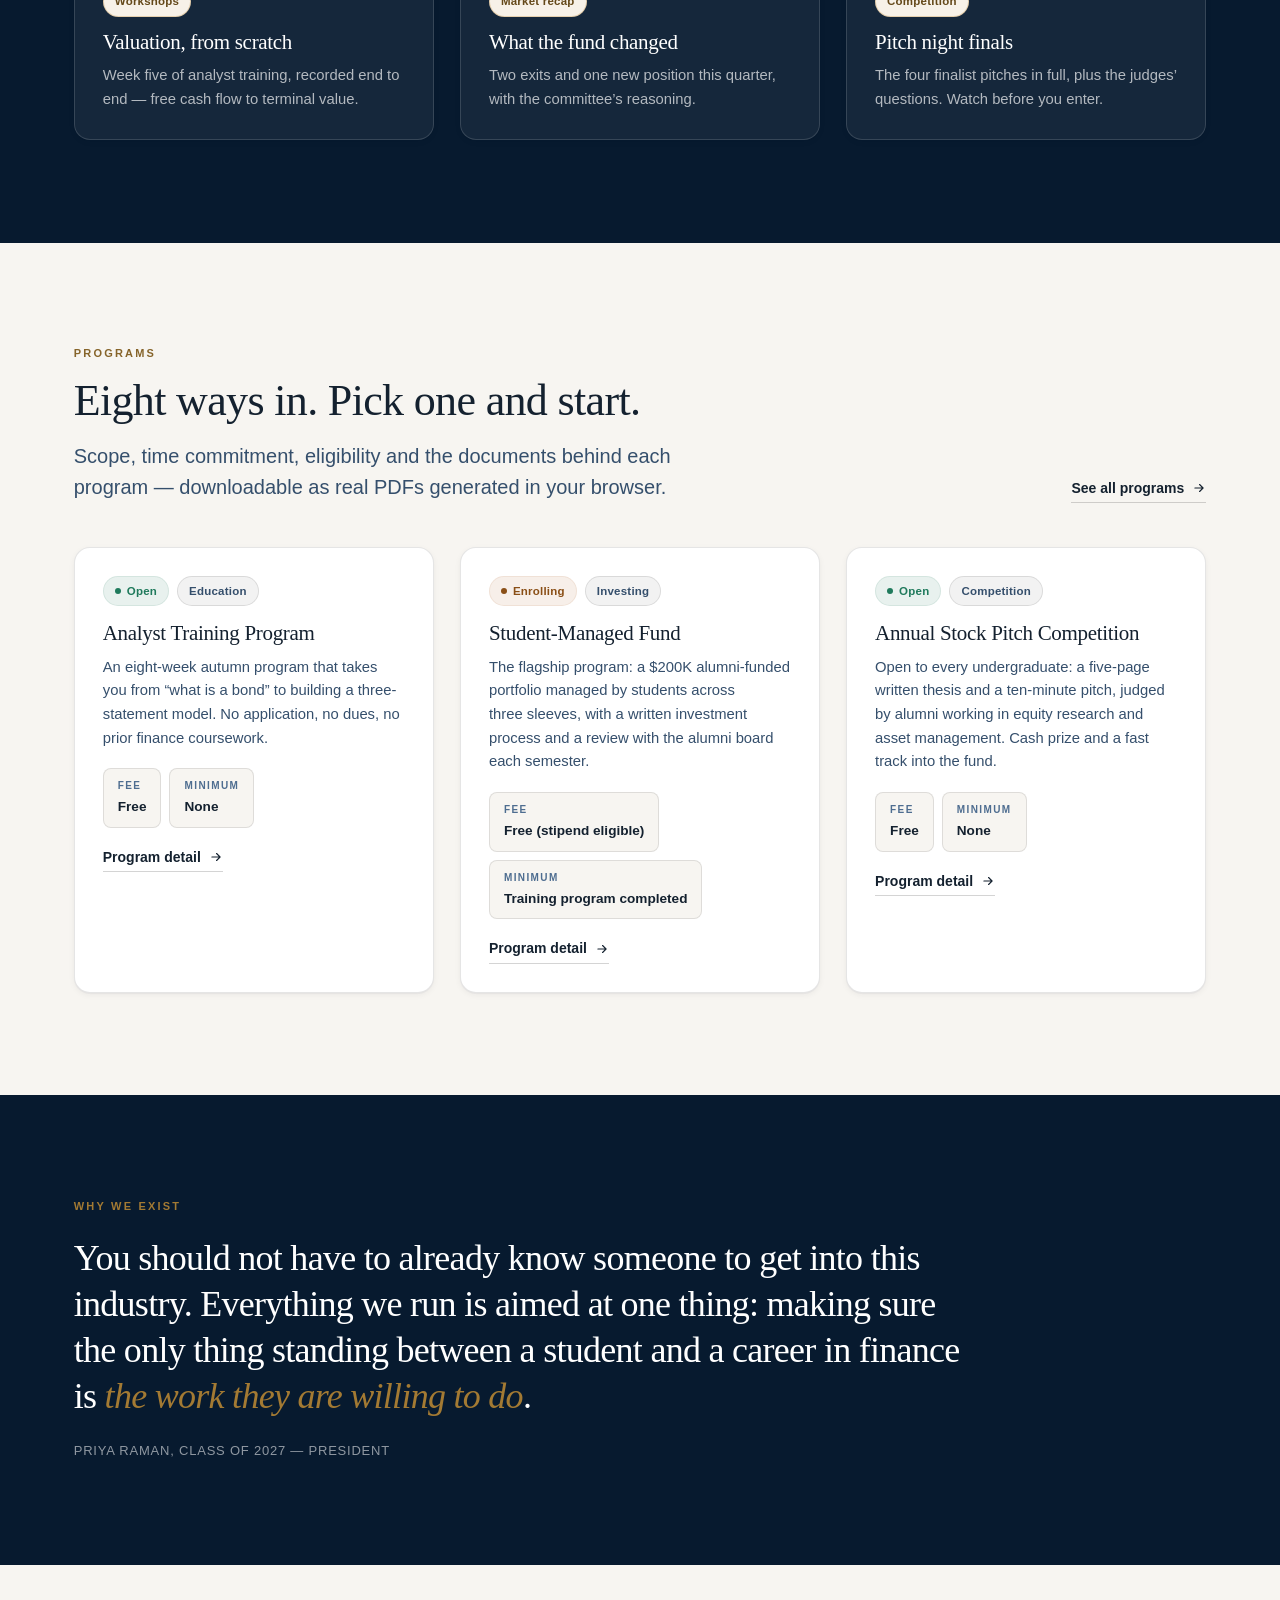
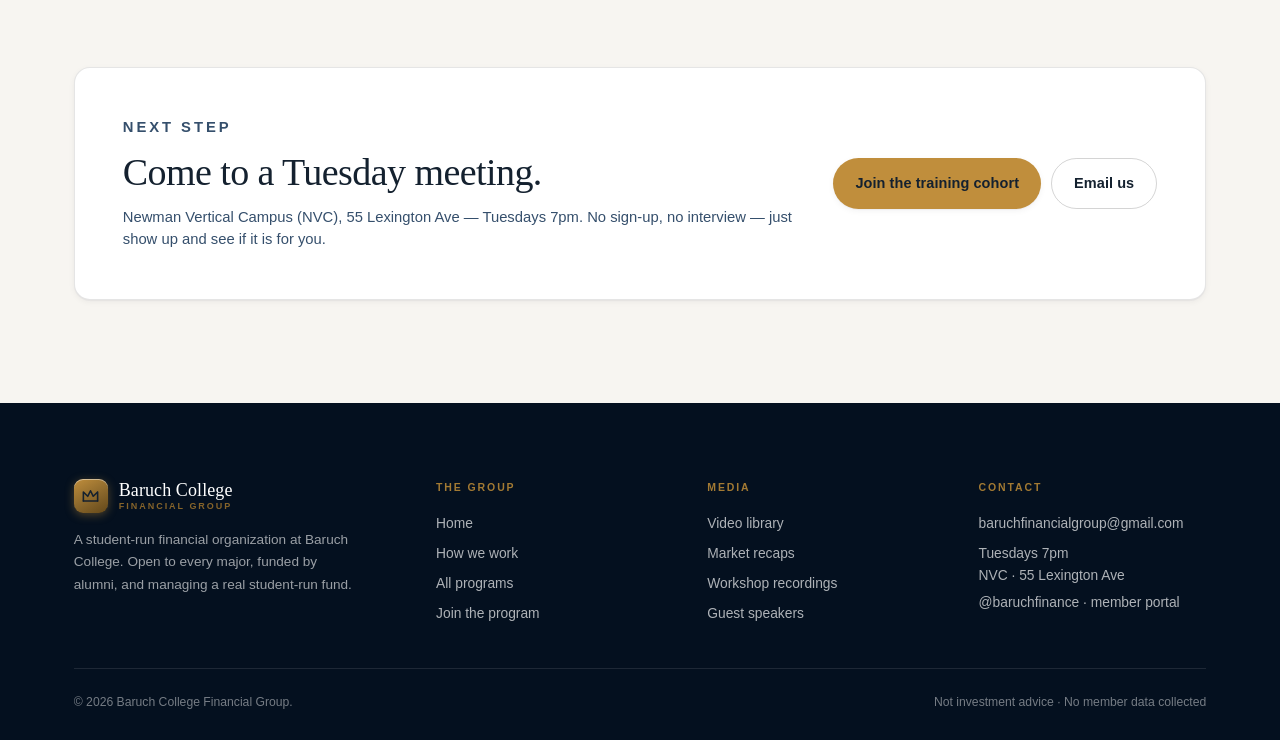
==== commit 0ec2329c: "Restyle fund ribbon to stats-ribbon layout; lock to Ivory & Navy, remove style switcher" ====
--- a/index.html
+++ b/index.html
@@ -21,15 +21,8 @@
 <link rel="stylesheet" href="assets/css/themes.css">
 <link rel="icon" href="assets/favicon.svg" type="image/svg+xml">
 <script>
-  /* Set the visual style before first paint so there is no flash. */
-  (function () {
-    try {
-      var q = new URLSearchParams(location.search).get('theme');
-      var s = localStorage.getItem('bcfg.theme');
-      var ok = ['ivory', 'atlas', 'terrace', 'nightfall', 'varsity'];
-      document.documentElement.dataset.theme = ok.indexOf(q) > -1 ? q : (ok.indexOf(s) > -1 ? s : 'ivory');
-    } catch (e) { document.documentElement.dataset.theme = 'ivory'; }
-  })();
+  /* Locked to the Ivory & Navy style. */
+  document.documentElement.dataset.theme = 'ivory';
 </script>
 </head>
 <body data-page="home">
--- a/assets/css/styles.css
+++ b/assets/css/styles.css
@@ -479,11 +479,53 @@
 .pill.warn { background: var(--warn-soft); color: var(--warn); border-color: var(--warn-soft); }
 .pill .dot { width: 6px; height: 6px; border-radius: 999px; background: currentColor; }
 
-.stat-band { display: grid; grid-template-columns: repeat(4, 1fr); gap: 1px; background: var(--line); border-radius: var(--r-lg); overflow: hidden; }
-.stat-band .stat-cell { background: var(--surface); padding: clamp(20px, 2.6vw, 32px); }
-.stat-cell .count { font-family: var(--display); font-size: clamp(30px, 3.6vw, 44px); letter-spacing: -0.02em; color: var(--ink-strong); }
-.stat-cell .lbl { font-size: 13px; color: var(--ink-3); margin-top: 6px; }
-.stat-cell .count .suffix { font-size: 0.55em; color: var(--accent-text); margin-left: 2px; }
+.stats-ribbon {
+  display: grid;
+  grid-template-columns: minmax(260px, 0.85fr) minmax(0, 1.6fr);
+  gap: clamp(28px, 4vw, 64px);
+  align-items: center;
+  padding: clamp(26px, 3.4vw, 44px) clamp(22px, 3vw, 40px);
+  background: var(--surface);
+  border: 1px solid var(--line);
+  border-radius: var(--r-xl);
+  box-shadow: var(--sh-1);
+}
+.stats-intro { display: flex; gap: 18px; align-items: flex-start; }
+.stats-badge {
+  width: clamp(52px, 4vw, 62px); height: clamp(52px, 4vw, 62px); flex: none;
+  border-radius: 50%; display: grid; place-items: center;
+  background: var(--band-bg); color: var(--accent);
+}
+.stats-badge svg { width: 26px; height: 26px; }
+.stats-intro-body { min-width: 0; }
+.stats-eyebrow {
+  font-family: var(--sans); font-size: 11px; font-weight: 700;
+  letter-spacing: 0.18em; text-transform: uppercase;
+  color: var(--accent-text); margin: 0 0 10px;
+}
+.stats-title {
+  font-family: var(--display); font-size: clamp(24px, 2.6vw, 34px);
+  line-height: 1.12; letter-spacing: -0.02em; color: var(--ink-strong);
+  margin: 0;
+}
+.stats-sub { font-size: 13px; color: var(--ink-3); margin: 10px 0 0; }
+
+.stats-cells { display: grid; grid-template-columns: repeat(3, minmax(0, 1fr)); gap: clamp(18px, 2.4vw, 30px); }
+.stats-cell { display: flex; gap: 14px; align-items: flex-start; }
+.stats-cell-badge {
+  width: 46px; height: 46px; flex: none; border-radius: 13px;
+  display: grid; place-items: center;
+  background: var(--band-bg); color: #fff;
+}
+.stats-cell-badge svg { width: 22px; height: 22px; }
+.stats-cell-body { min-width: 0; }
+.stats-cell-body .count {
+  font-family: var(--display); font-size: clamp(28px, 3vw, 40px);
+  line-height: 1; letter-spacing: -0.02em; color: var(--ink-strong);
+}
+.stats-cell-body .count .suffix { font-size: 0.55em; color: var(--accent-text); margin-left: 2px; }
+.stats-cell-body .lbl { font-size: 14px; font-weight: 600; color: var(--ink-2); margin-top: 8px; }
+.stats-cell-body .note { font-size: 12.5px; line-height: 1.45; color: var(--ink-3); margin-top: 3px; }
 
 .feature-row { display: grid; grid-template-columns: repeat(3, 1fr); gap: clamp(18px, 2.6vw, 34px); }
 .feature { padding-top: 24px; border-top: 2px solid var(--btn-bg); }
@@ -933,6 +975,7 @@
   .filter-rail { position: static; }
   .rail-list { flex-direction: row; flex-wrap: wrap; }
   .rail-item { width: auto; }
+  .stats-ribbon { grid-template-columns: 1fr; }
 }
 
 @media (max-width: 860px) {
@@ -940,7 +983,7 @@
   .burger { display: grid; }
   .grid.g3, .feature-row { grid-template-columns: 1fr 1fr; }
   .detail-grid { grid-template-columns: 1fr; }
-  .stat-band { grid-template-columns: 1fr 1fr; }
+  .stats-cells { grid-template-columns: 1fr; }
   .footer-grid { grid-template-columns: 1fr 1fr; }
   .hero-tab-sub { display: none; }
   .program-main { grid-template-columns: 1fr; }
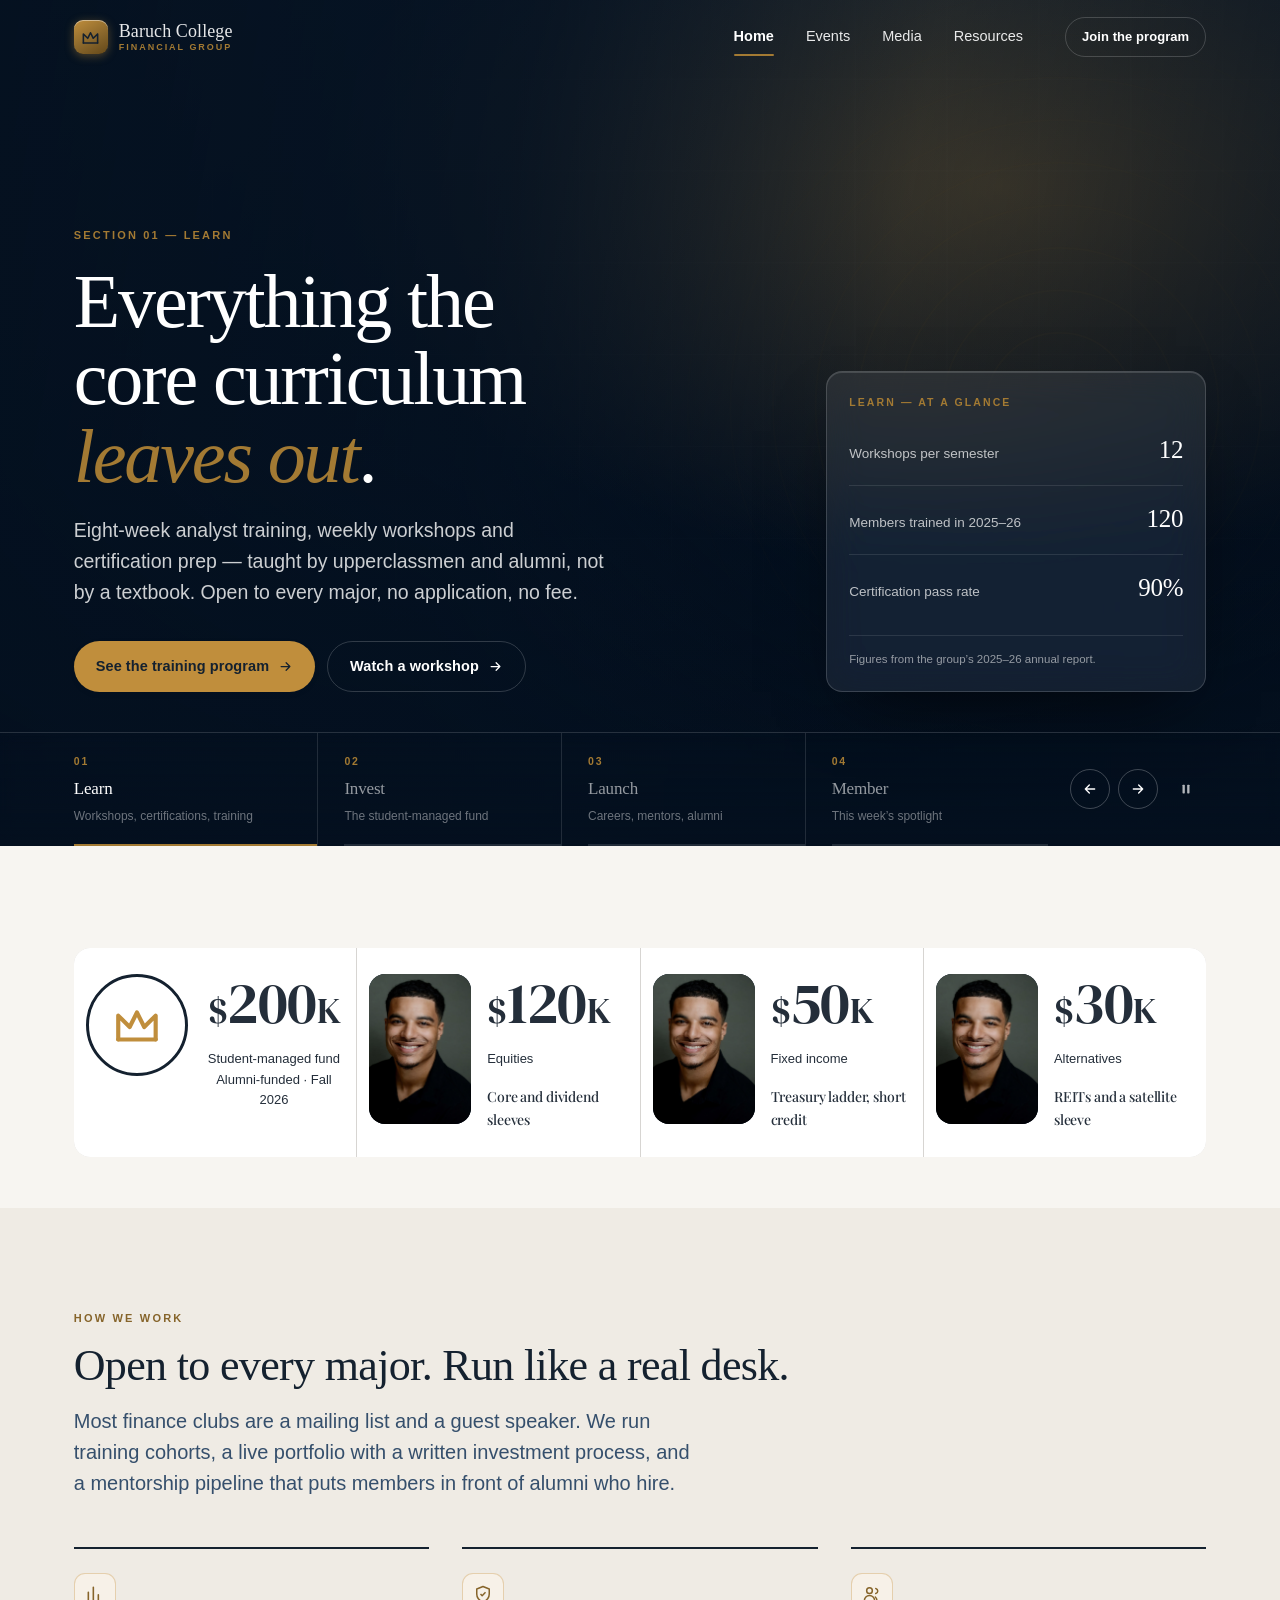
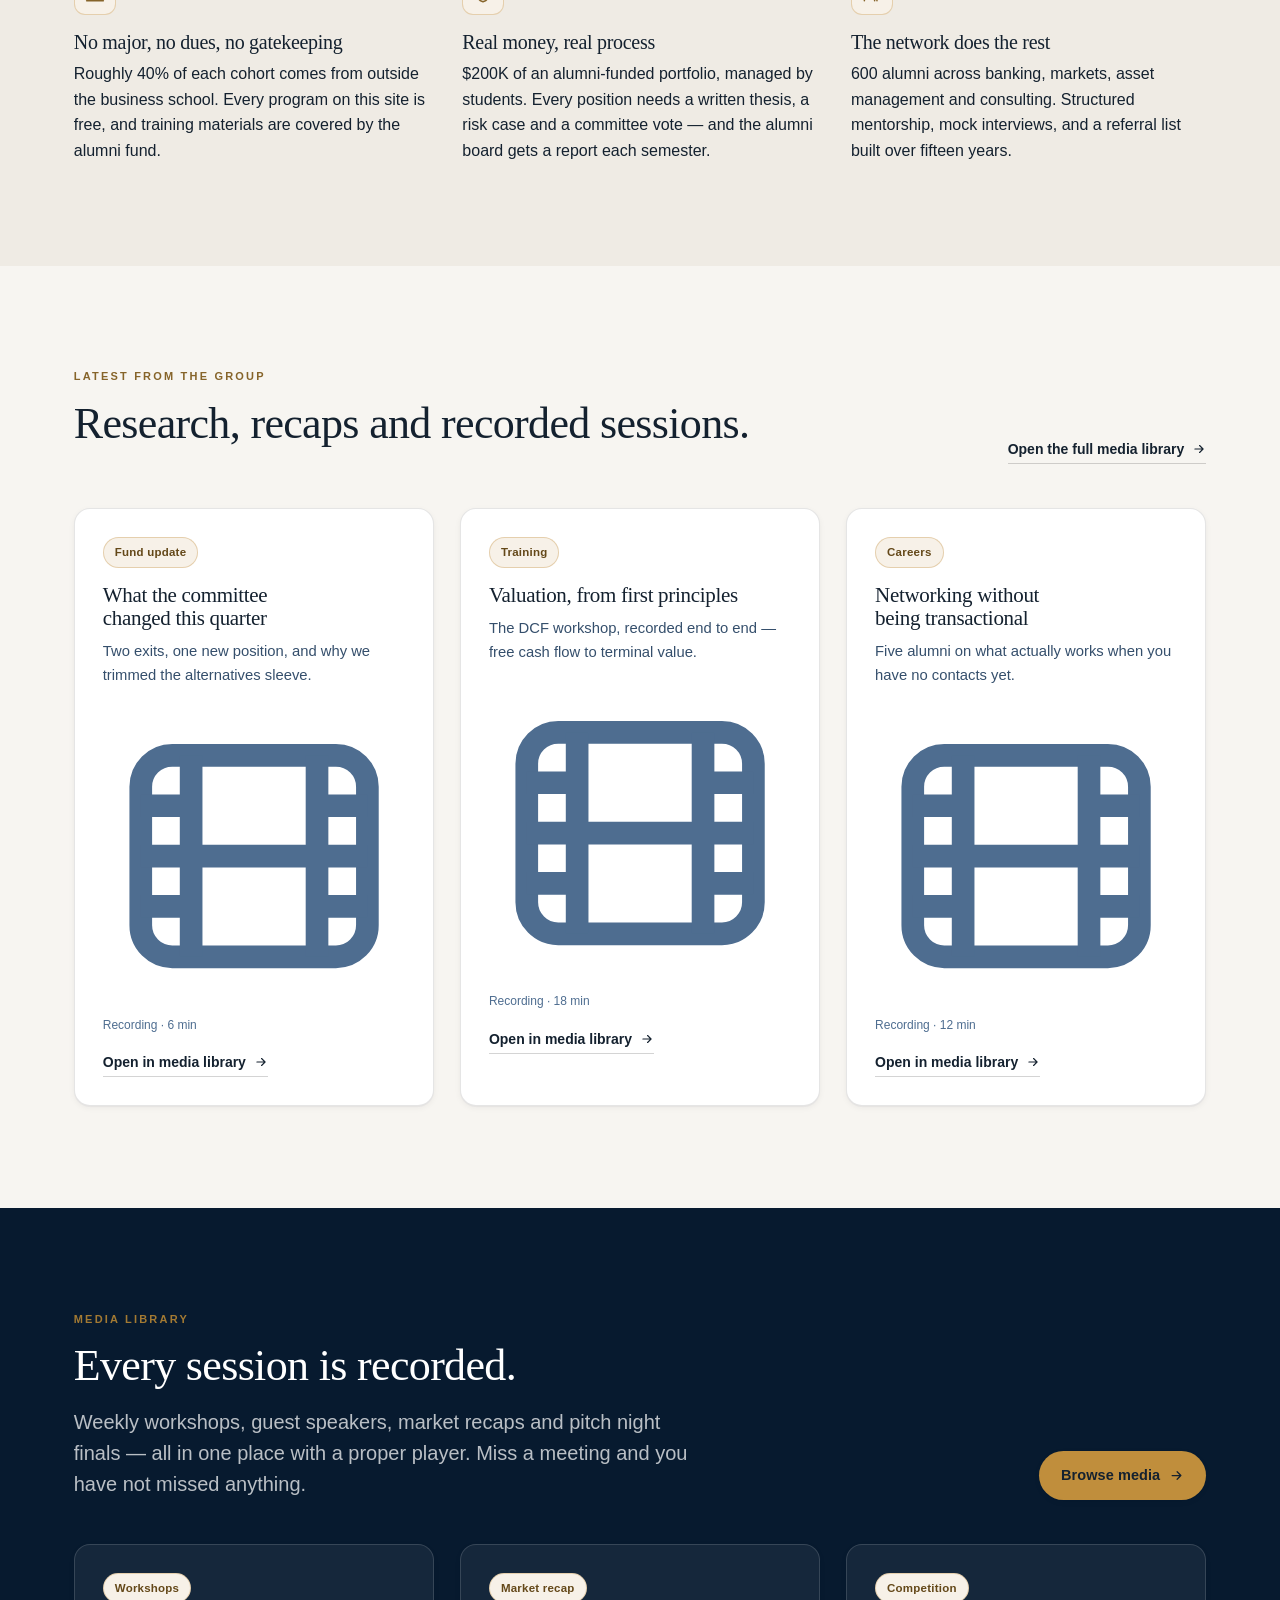
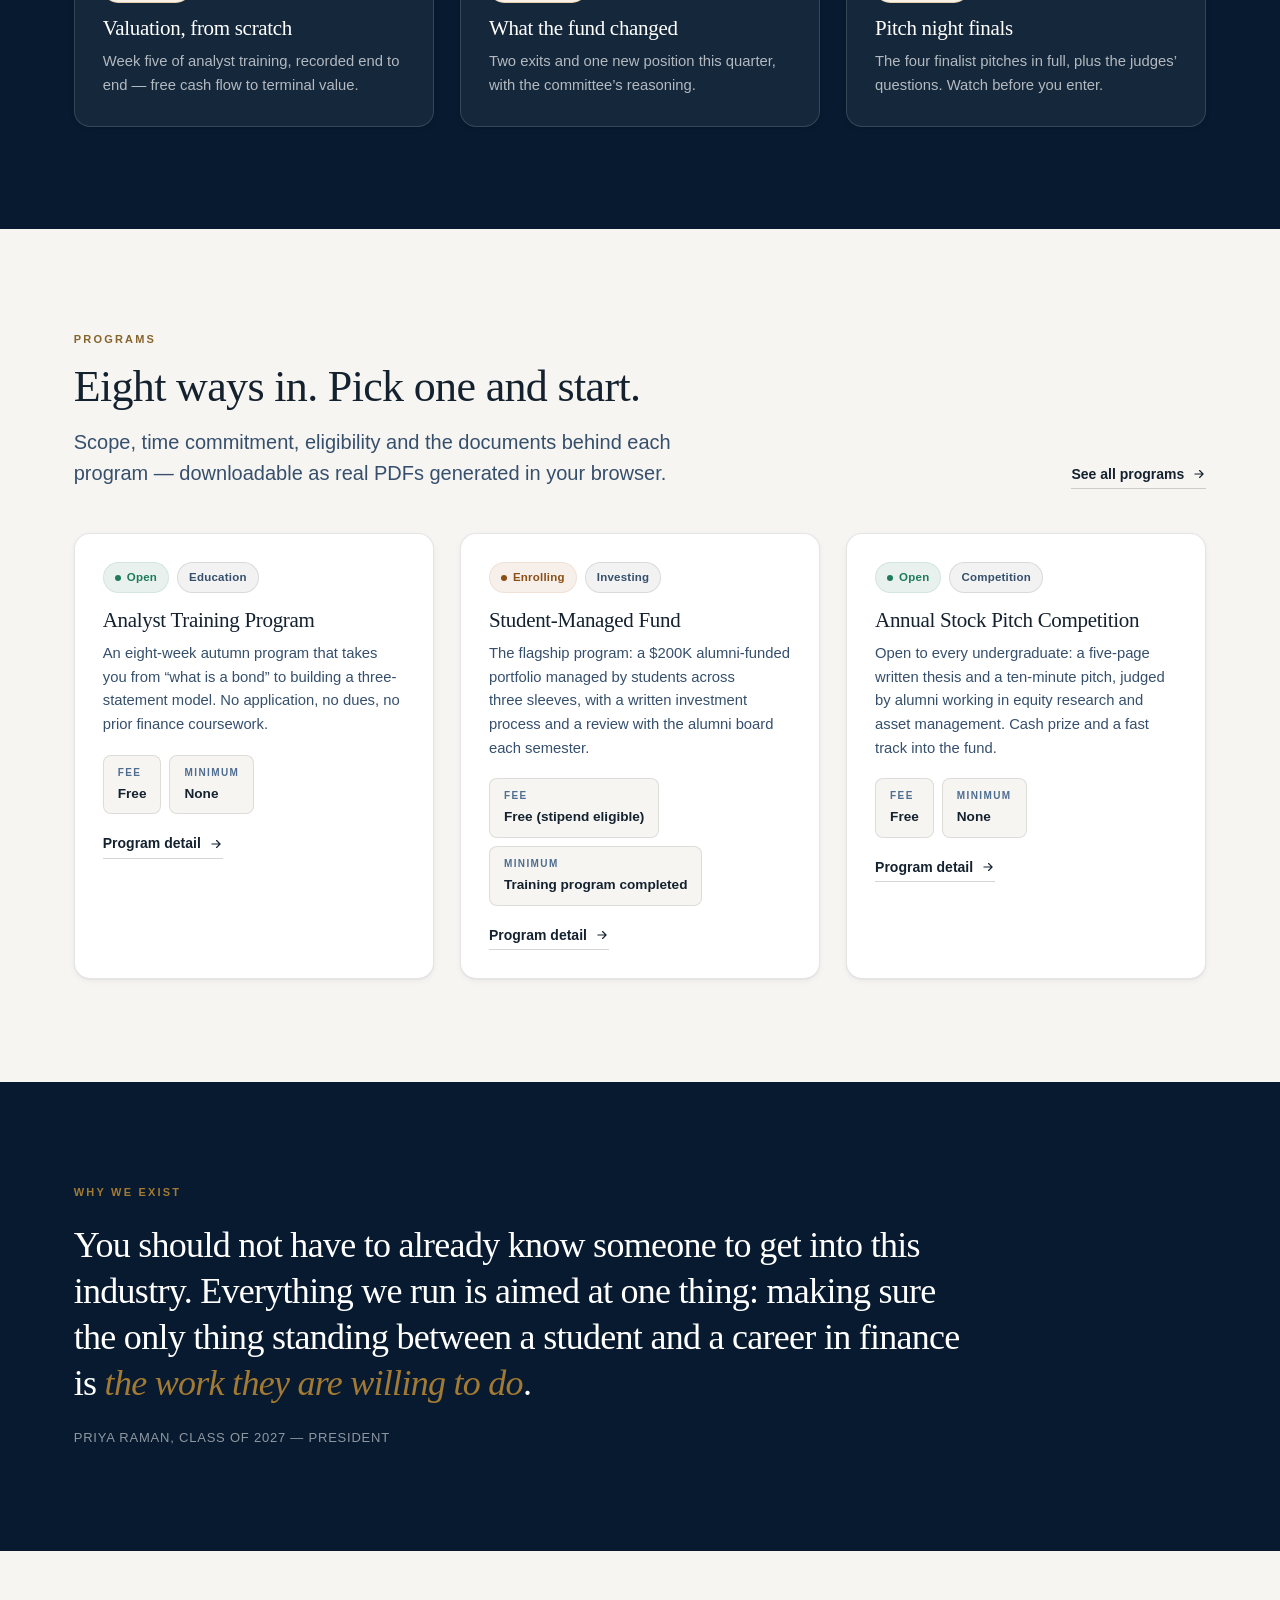
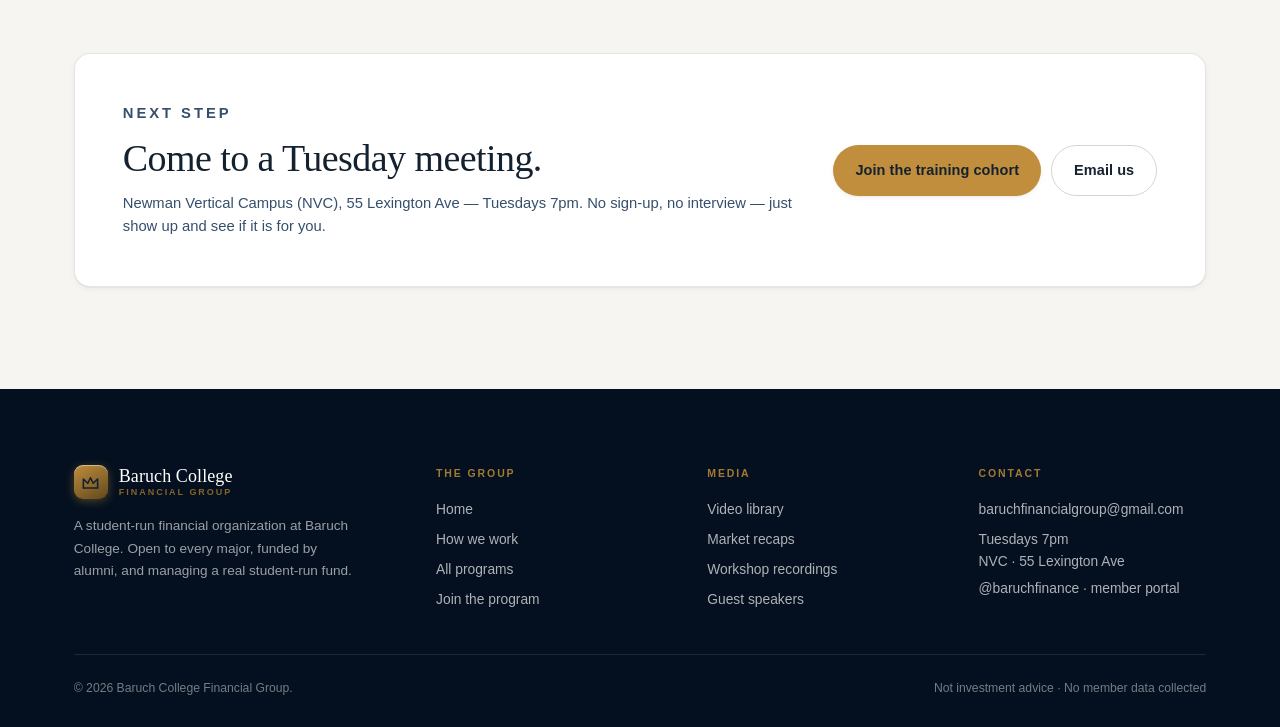
==== commit e884314b: "Rebuild fund ribbon to match stats-ribbon reference - Large portrait tile per stat column (~37% widt" ====
--- a/index.html
+++ b/index.html
@@ -17,6 +17,9 @@
 <meta name="twitter:title" content="Baruch College Financial Group — Learn the markets. Run real money.">
 <meta name="twitter:description" content="A student-run financial group at Baruch College: analyst training, a $200K student-managed fund, a pitch competition and a 600-strong alumni network.">
 <meta name="twitter:image" content="assets/og.jpg">
+<link rel="preconnect" href="https://fonts.googleapis.com">
+<link rel="preconnect" href="https://fonts.gstatic.com" crossorigin>
+<link href="https://fonts.googleapis.com/css2?family=DM+Serif+Display&family=Playfair+Display:wght@400;500;600&display=swap" rel="stylesheet">
 <link rel="stylesheet" href="assets/css/styles.css">
 <link rel="stylesheet" href="assets/css/themes.css">
 <link rel="icon" href="assets/favicon.svg" type="image/svg+xml">
--- a/assets/css/styles.css
+++ b/assets/css/styles.css
@@ -479,53 +479,58 @@
 .pill.warn { background: var(--warn-soft); color: var(--warn); border-color: var(--warn-soft); }
 .pill .dot { width: 6px; height: 6px; border-radius: 999px; background: currentColor; }
 
+/* Stats ribbon — one continuous white band, four equal columns split by
+   full-height hairline rules. Each column leads with a large visual (brand
+   mark / sector tile) sized like the reference's portrait, with the big
+   serif figure top-aligned to it and a lower caption pinned to the bottom. */
 .stats-ribbon {
   display: grid;
-  grid-template-columns: minmax(260px, 0.85fr) minmax(0, 1.6fr);
-  gap: clamp(28px, 4vw, 64px);
-  align-items: center;
-  padding: clamp(26px, 3.4vw, 44px) clamp(22px, 3vw, 40px);
+  grid-template-columns: repeat(4, minmax(0, 1fr));
+  gap: 1px;
+  background: rgba(0, 0, 0, 0.13);
+  border-radius: var(--r-lg);
+  overflow: hidden;
+}
+.stats-col {
+  display: grid;
+  grid-template-columns: auto minmax(0, 1fr);
+  gap: clamp(12px, 1.3vw, 16px);
+  align-items: stretch;
   background: var(--surface);
-  border: 1px solid var(--line);
-  border-radius: var(--r-xl);
-  box-shadow: var(--sh-1);
-}
-.stats-intro { display: flex; gap: 18px; align-items: flex-start; }
-.stats-badge {
-  width: clamp(52px, 4vw, 62px); height: clamp(52px, 4vw, 62px); flex: none;
-  border-radius: 50%; display: grid; place-items: center;
-  background: var(--band-bg); color: var(--accent);
-}
-.stats-badge svg { width: 26px; height: 26px; }
-.stats-intro-body { min-width: 0; }
-.stats-eyebrow {
-  font-family: var(--sans); font-size: 11px; font-weight: 700;
-  letter-spacing: 0.18em; text-transform: uppercase;
-  color: var(--accent-text); margin: 0 0 10px;
-}
-.stats-title {
-  font-family: var(--display); font-size: clamp(24px, 2.6vw, 34px);
-  line-height: 1.12; letter-spacing: -0.02em; color: var(--ink-strong);
-  margin: 0;
-}
-.stats-sub { font-size: 13px; color: var(--ink-3); margin: 10px 0 0; }
-
-.stats-cells { display: grid; grid-template-columns: repeat(3, minmax(0, 1fr)); gap: clamp(18px, 2.4vw, 30px); }
-.stats-cell { display: flex; gap: 14px; align-items: flex-start; }
-.stats-cell-badge {
-  width: 46px; height: 46px; flex: none; border-radius: 13px;
-  display: grid; place-items: center;
-  background: var(--band-bg); color: #fff;
-}
-.stats-cell-badge svg { width: 22px; height: 22px; }
-.stats-cell-body { min-width: 0; }
-.stats-cell-body .count {
-  font-family: var(--display); font-size: clamp(28px, 3vw, 40px);
-  line-height: 1; letter-spacing: -0.02em; color: var(--ink-strong);
-}
-.stats-cell-body .count .suffix { font-size: 0.55em; color: var(--accent-text); margin-left: 2px; }
-.stats-cell-body .lbl { font-size: 14px; font-weight: 600; color: var(--ink-2); margin-top: 8px; }
-.stats-cell-body .note { font-size: 12.5px; line-height: 1.45; color: var(--ink-3); margin-top: 3px; }
+  padding: clamp(18px, 2vw, 26px) clamp(10px, 1.1vw, 12px);
+  min-width: 0;
+}
+.stats-col-body { display: flex; flex-direction: column; min-width: 0; }
+.stats-col-feature .stats-col-body { text-align: center; }
+
+.stats-logo, .stats-photo { width: clamp(88px, 8vw, 102px); align-self: start; }
+.stats-logo {
+  aspect-ratio: 1; border-radius: 50%;
+  border: 3.5px solid var(--btn-bg);
+  display: grid; place-items: center; color: var(--accent);
+}
+.stats-logo svg { width: 52%; height: 52%; }
+.stats-photo {
+  height: clamp(124px, 11.7vw, 150px);
+  border-radius: 16px; overflow: hidden; background: var(--band-bg);
+}
+.stats-photo img { width: 100%; height: 100%; object-fit: cover; display: block; filter: saturate(.92); }
+
+.stats-num {
+  font-family: "DM Serif Display", var(--display);
+  font-weight: 400;
+  font-size: clamp(30px, 4.6vw, 60px);
+  line-height: 1; letter-spacing: -0.01em; color: #242e3a; white-space: nowrap;
+}
+.stats-num .unit { font-size: 0.62em; }
+.stats-caption { font-family: var(--sans); font-size: 13px; line-height: 1.5; color: #242e3a; margin-top: 16px; }
+.stats-caption .stats-note { display: block; margin-top: 2px; }
+.stats-foot {
+  margin-top: auto; padding-top: 18px;
+  font-family: "Playfair Display", var(--display); font-weight: 500;
+  font-size: 14px; letter-spacing: -0.01em;
+  color: #242e3a;
+}
 
 .feature-row { display: grid; grid-template-columns: repeat(3, 1fr); gap: clamp(18px, 2.6vw, 34px); }
 .feature { padding-top: 24px; border-top: 2px solid var(--btn-bg); }
@@ -975,7 +980,7 @@
   .filter-rail { position: static; }
   .rail-list { flex-direction: row; flex-wrap: wrap; }
   .rail-item { width: auto; }
-  .stats-ribbon { grid-template-columns: 1fr; }
+  .stats-ribbon { grid-template-columns: repeat(2, minmax(0, 1fr)); }
 }
 
 @media (max-width: 860px) {
@@ -983,7 +988,6 @@
   .burger { display: grid; }
   .grid.g3, .feature-row { grid-template-columns: 1fr 1fr; }
   .detail-grid { grid-template-columns: 1fr; }
-  .stats-cells { grid-template-columns: 1fr; }
   .footer-grid { grid-template-columns: 1fr 1fr; }
   .hero-tab-sub { display: none; }
   .program-main { grid-template-columns: 1fr; }
@@ -992,6 +996,7 @@
 
 @media (max-width: 620px) {
   .grid.g3, .feature-row { grid-template-columns: 1fr; }
+  .stats-ribbon { grid-template-columns: 1fr; }
   .hero-tabs-inner { grid-template-columns: repeat(4, 1fr); }
   .hero-tab { padding: 14px 12px 14px 0; }
   .hero-tab + .hero-tab { padding-left: 12px; }
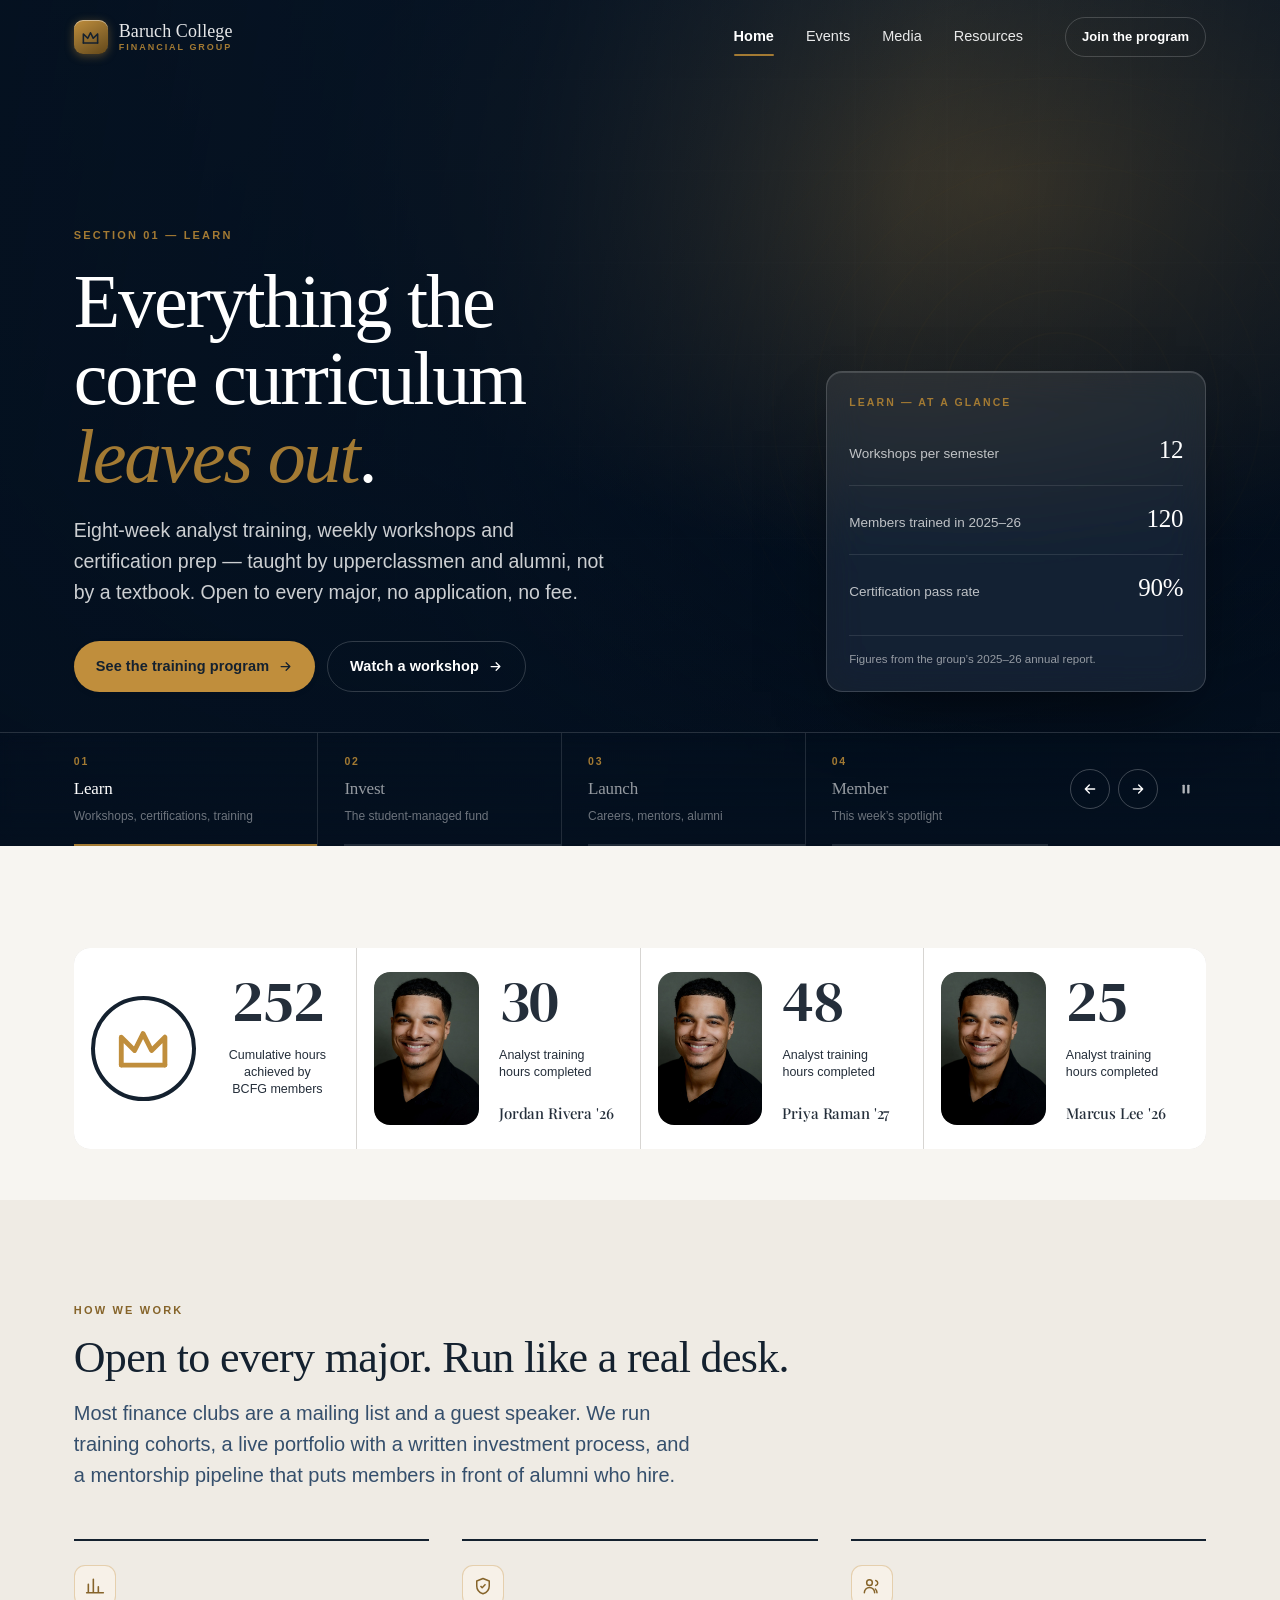
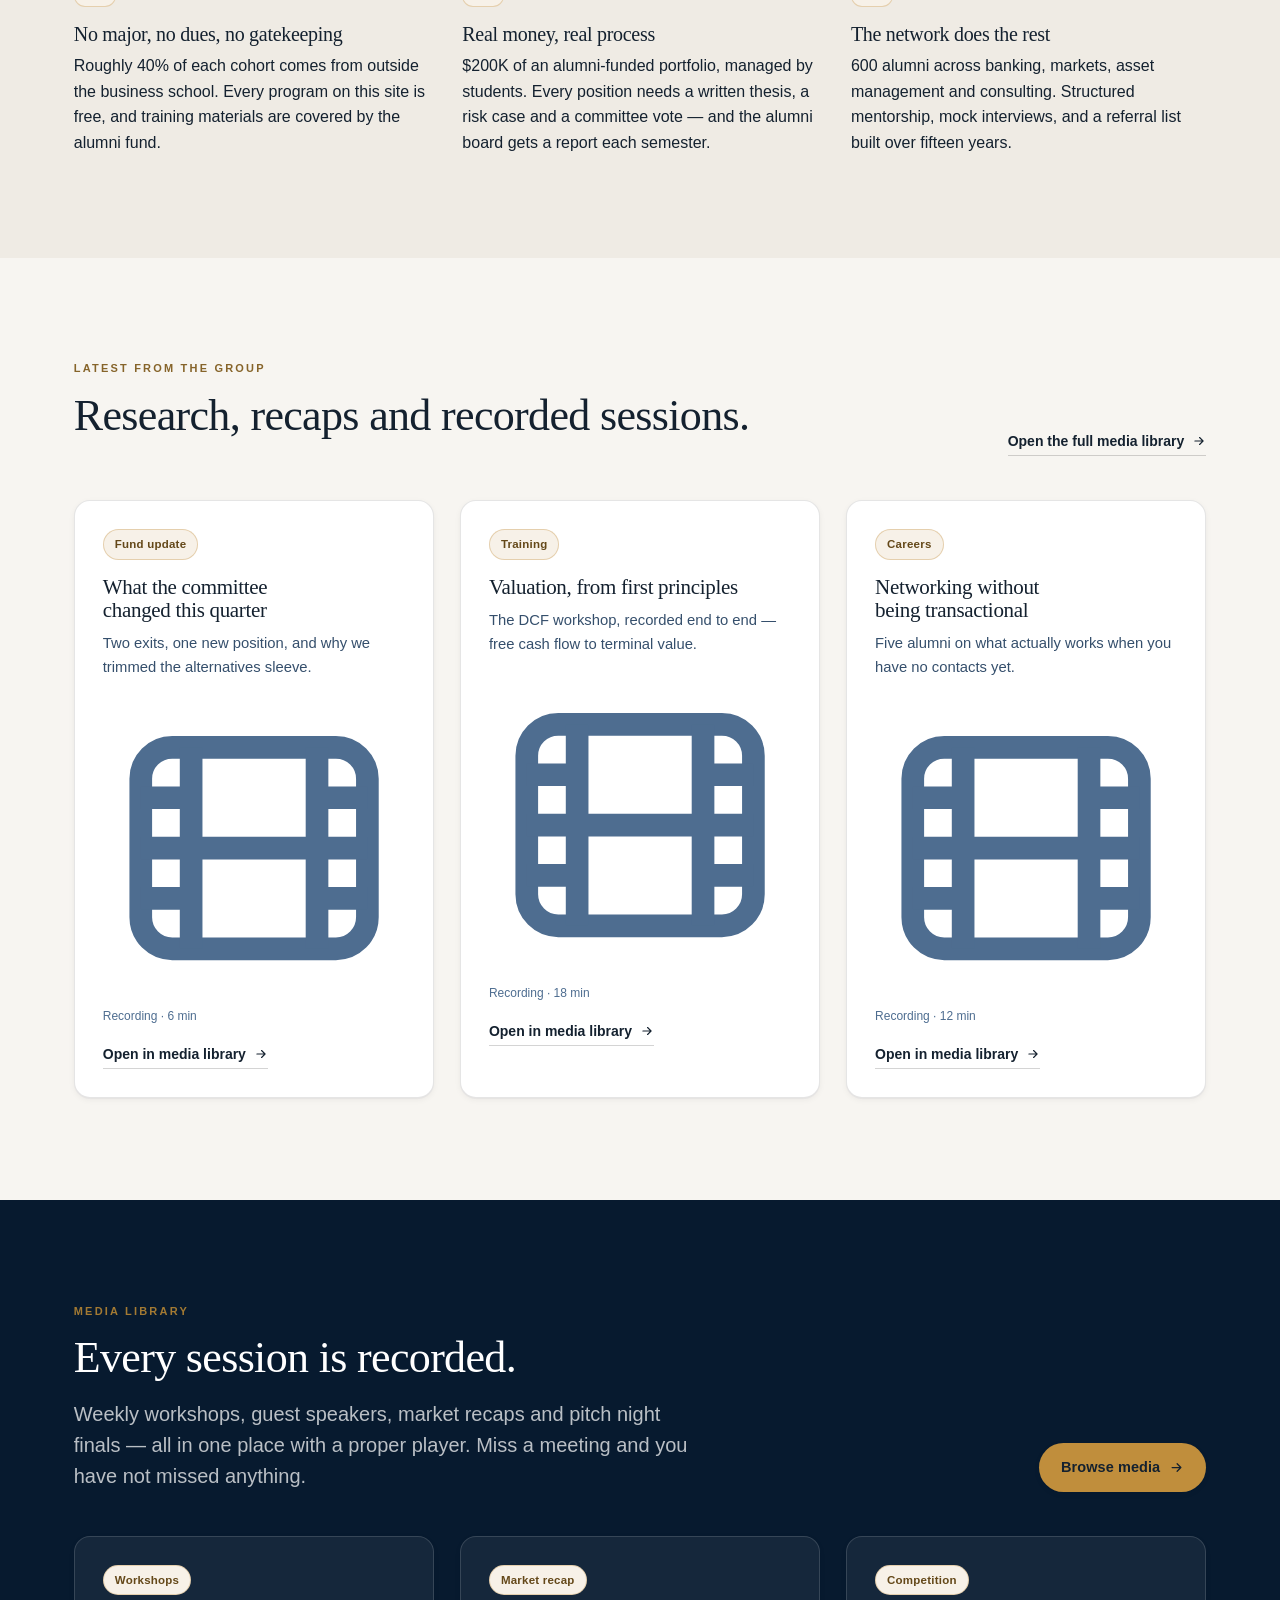
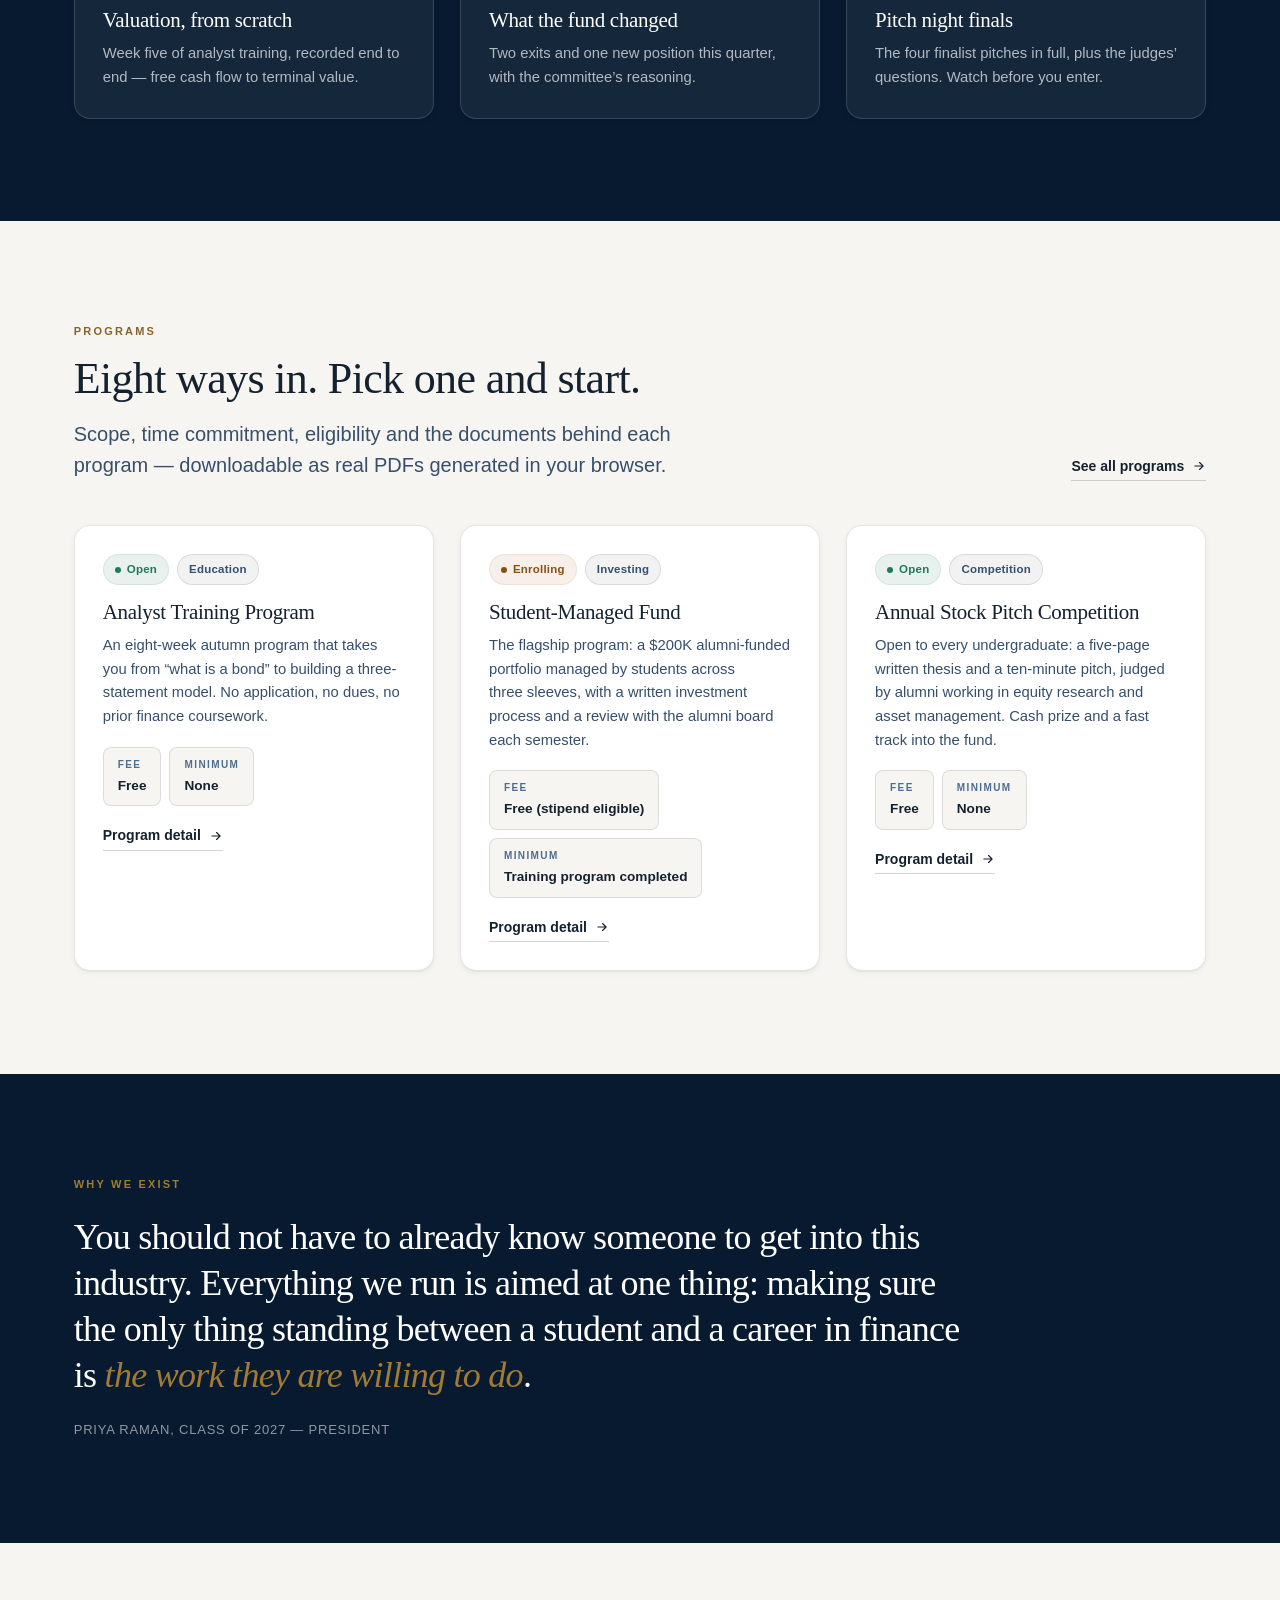
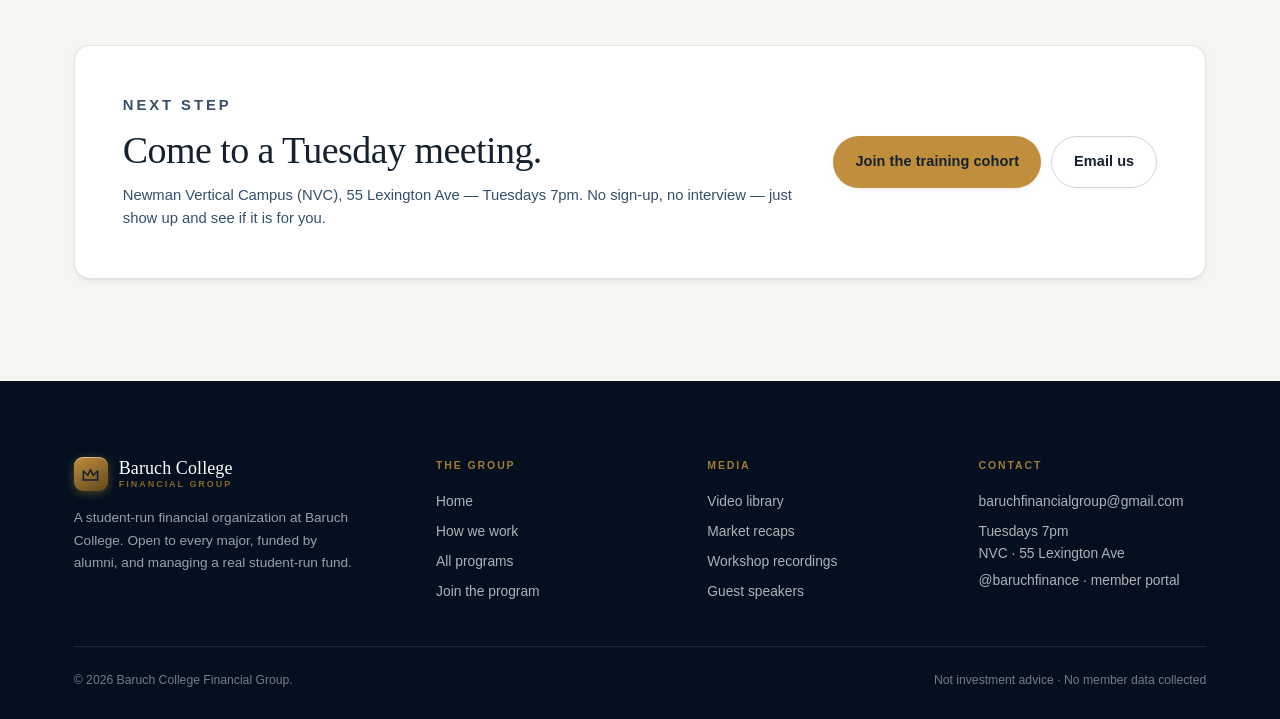
==== commit b97eb456: "Ribbon: match the reference's CONTENT, not just its look The reference is a member training-hours ri" ====
--- a/index.html
+++ b/index.html
@@ -36,9 +36,9 @@
   <section id="heroCarousel" class="hero" aria-label="Featured sections"
            aria-roledescription="carousel"></section>
 
-  <!-- ── The fund at a glance ── -->
+  <!-- ── Member training hours ── -->
   <section id="aumBand" class="section" style="padding-bottom:clamp(30px,4vw,54px)"
-           aria-label="Student-managed fund">
+           aria-label="Member training hours">
     <noscript><div class="wrap"><p>Enable JavaScript to see the figures and interactive features.</p></div></noscript>
   </section>
 
--- a/assets/css/styles.css
+++ b/assets/css/styles.css
@@ -494,41 +494,41 @@
 .stats-col {
   display: grid;
   grid-template-columns: auto minmax(0, 1fr);
-  gap: clamp(12px, 1.3vw, 16px);
+  gap: clamp(14px, 1.6vw, 20px);
   align-items: stretch;
   background: var(--surface);
-  padding: clamp(18px, 2vw, 26px) clamp(10px, 1.1vw, 12px);
+  padding: clamp(18px, 2vw, 24px) clamp(14px, 1.4vw, 17px);
   min-width: 0;
 }
 .stats-col-body { display: flex; flex-direction: column; min-width: 0; }
 .stats-col-feature .stats-col-body { text-align: center; }
-
-.stats-logo, .stats-photo { width: clamp(88px, 8vw, 102px); align-self: start; }
+.stats-col-feature .stats-visual { align-self: center; }
+
+.stats-logo, .stats-photo { width: clamp(92px, 8.2vw, 106px); align-self: start; }
 .stats-logo {
   aspect-ratio: 1; border-radius: 50%;
-  border: 3.5px solid var(--btn-bg);
+  border: 4px solid var(--btn-bg);
   display: grid; place-items: center; color: var(--accent);
 }
-.stats-logo svg { width: 52%; height: 52%; }
+.stats-logo svg { width: 60%; height: 60%; }
 .stats-photo {
-  height: clamp(124px, 11.7vw, 150px);
+  height: clamp(130px, 11.9vw, 153px);
   border-radius: 16px; overflow: hidden; background: var(--band-bg);
 }
-.stats-photo img { width: 100%; height: 100%; object-fit: cover; display: block; filter: saturate(.92); }
+.stats-photo img { width: 100%; height: 100%; object-fit: cover; display: block; }
 
 .stats-num {
   font-family: "DM Serif Display", var(--display);
   font-weight: 400;
   font-size: clamp(30px, 4.6vw, 60px);
-  line-height: 1; letter-spacing: -0.01em; color: #242e3a; white-space: nowrap;
-}
-.stats-num .unit { font-size: 0.62em; }
-.stats-caption { font-family: var(--sans); font-size: 13px; line-height: 1.5; color: #242e3a; margin-top: 16px; }
+  line-height: 1; letter-spacing: -0.01em; color: #242e3a;
+}
+.stats-caption { font-family: var(--sans); font-size: 12.5px; line-height: 1.35; color: #242e3a; margin-top: 16px; }
 .stats-caption .stats-note { display: block; margin-top: 2px; }
 .stats-foot {
   margin-top: auto; padding-top: 18px;
   font-family: "Playfair Display", var(--display); font-weight: 500;
-  font-size: 14px; letter-spacing: -0.01em;
+  font-size: 15px; letter-spacing: -0.01em; white-space: nowrap;
   color: #242e3a;
 }
 
